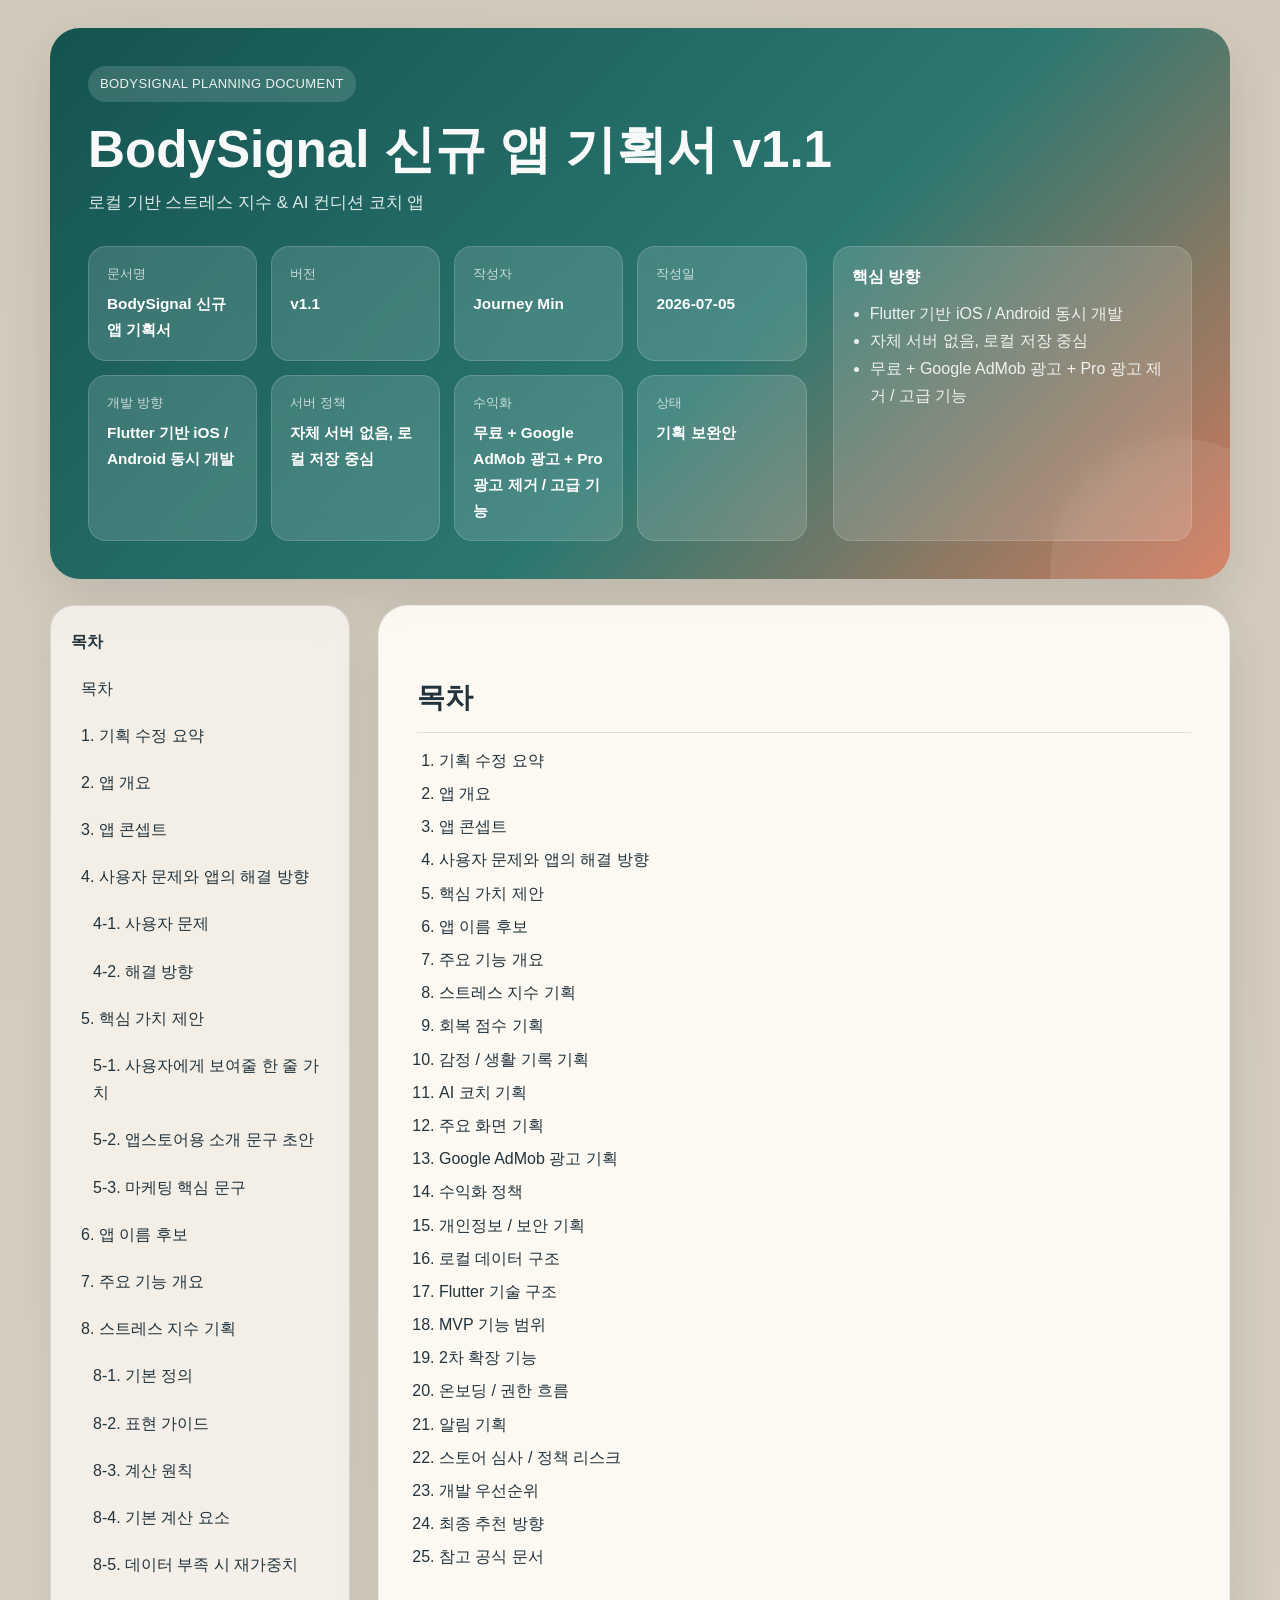
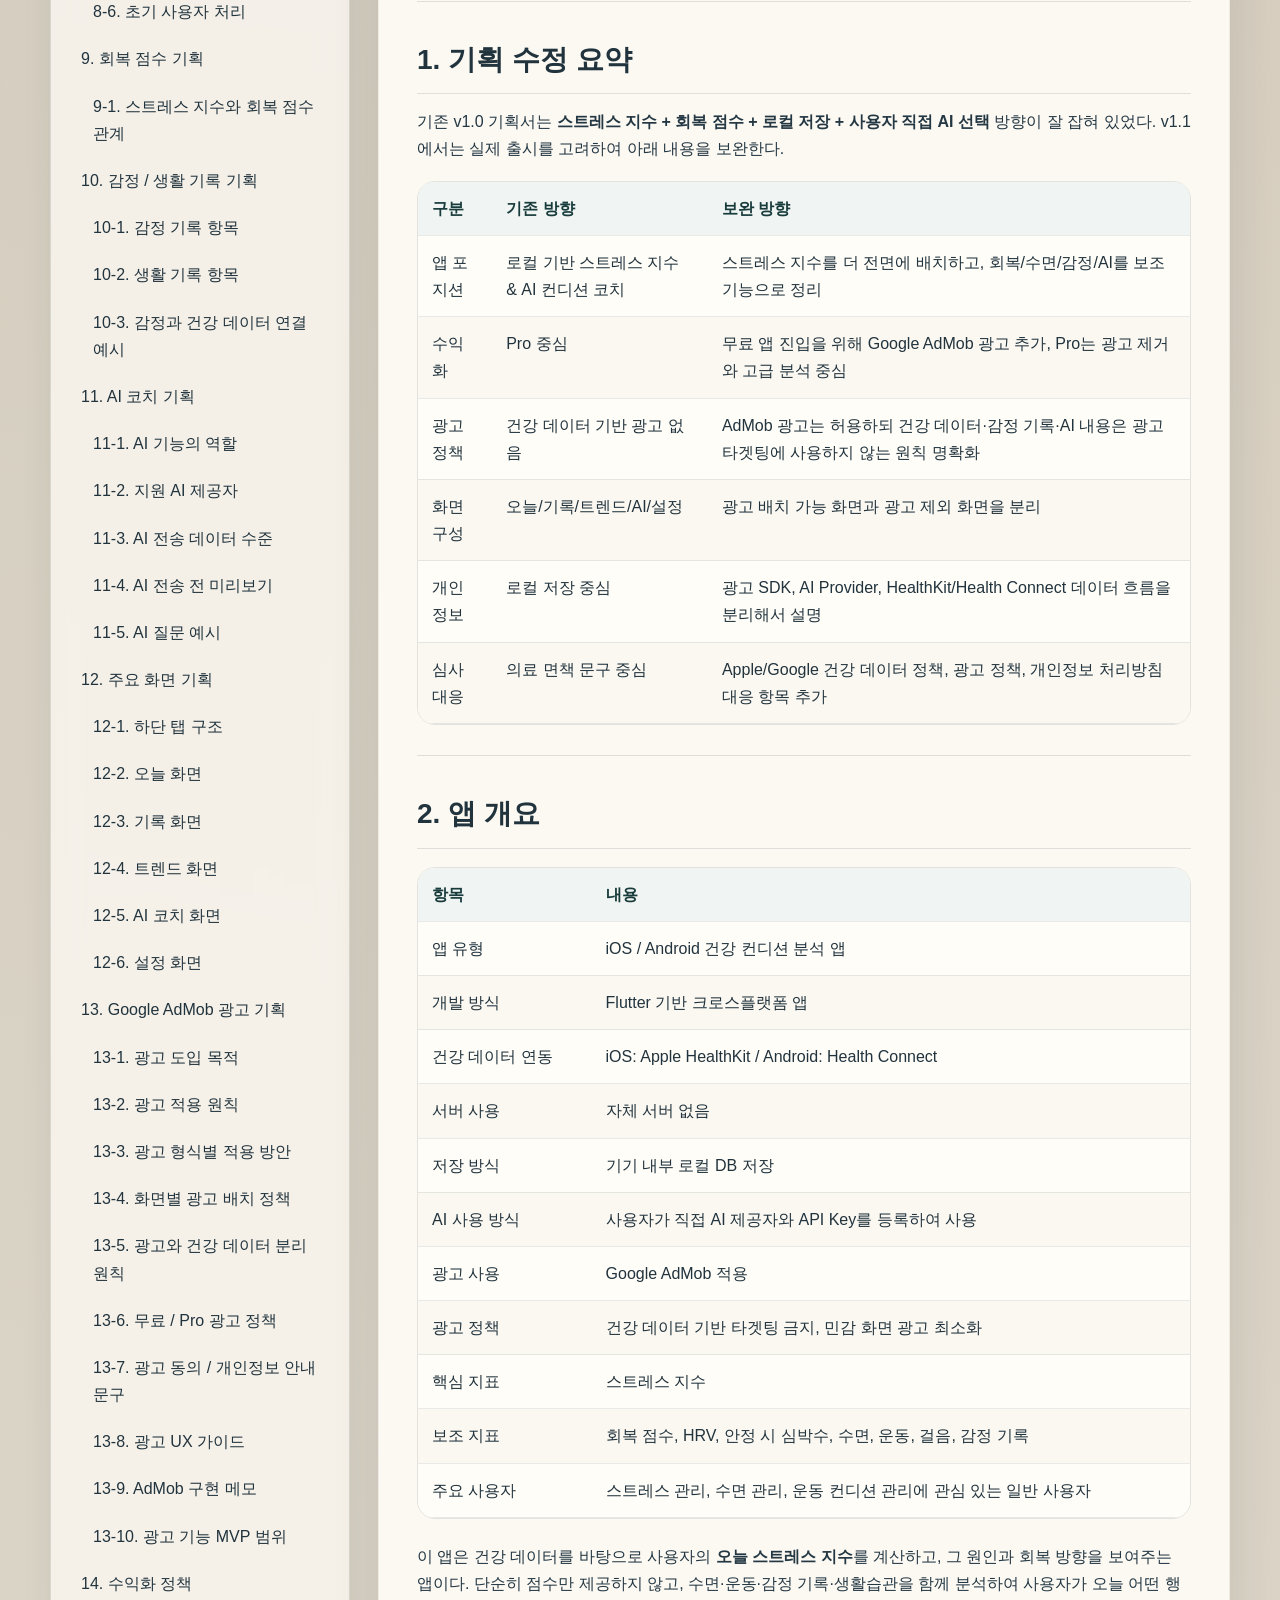
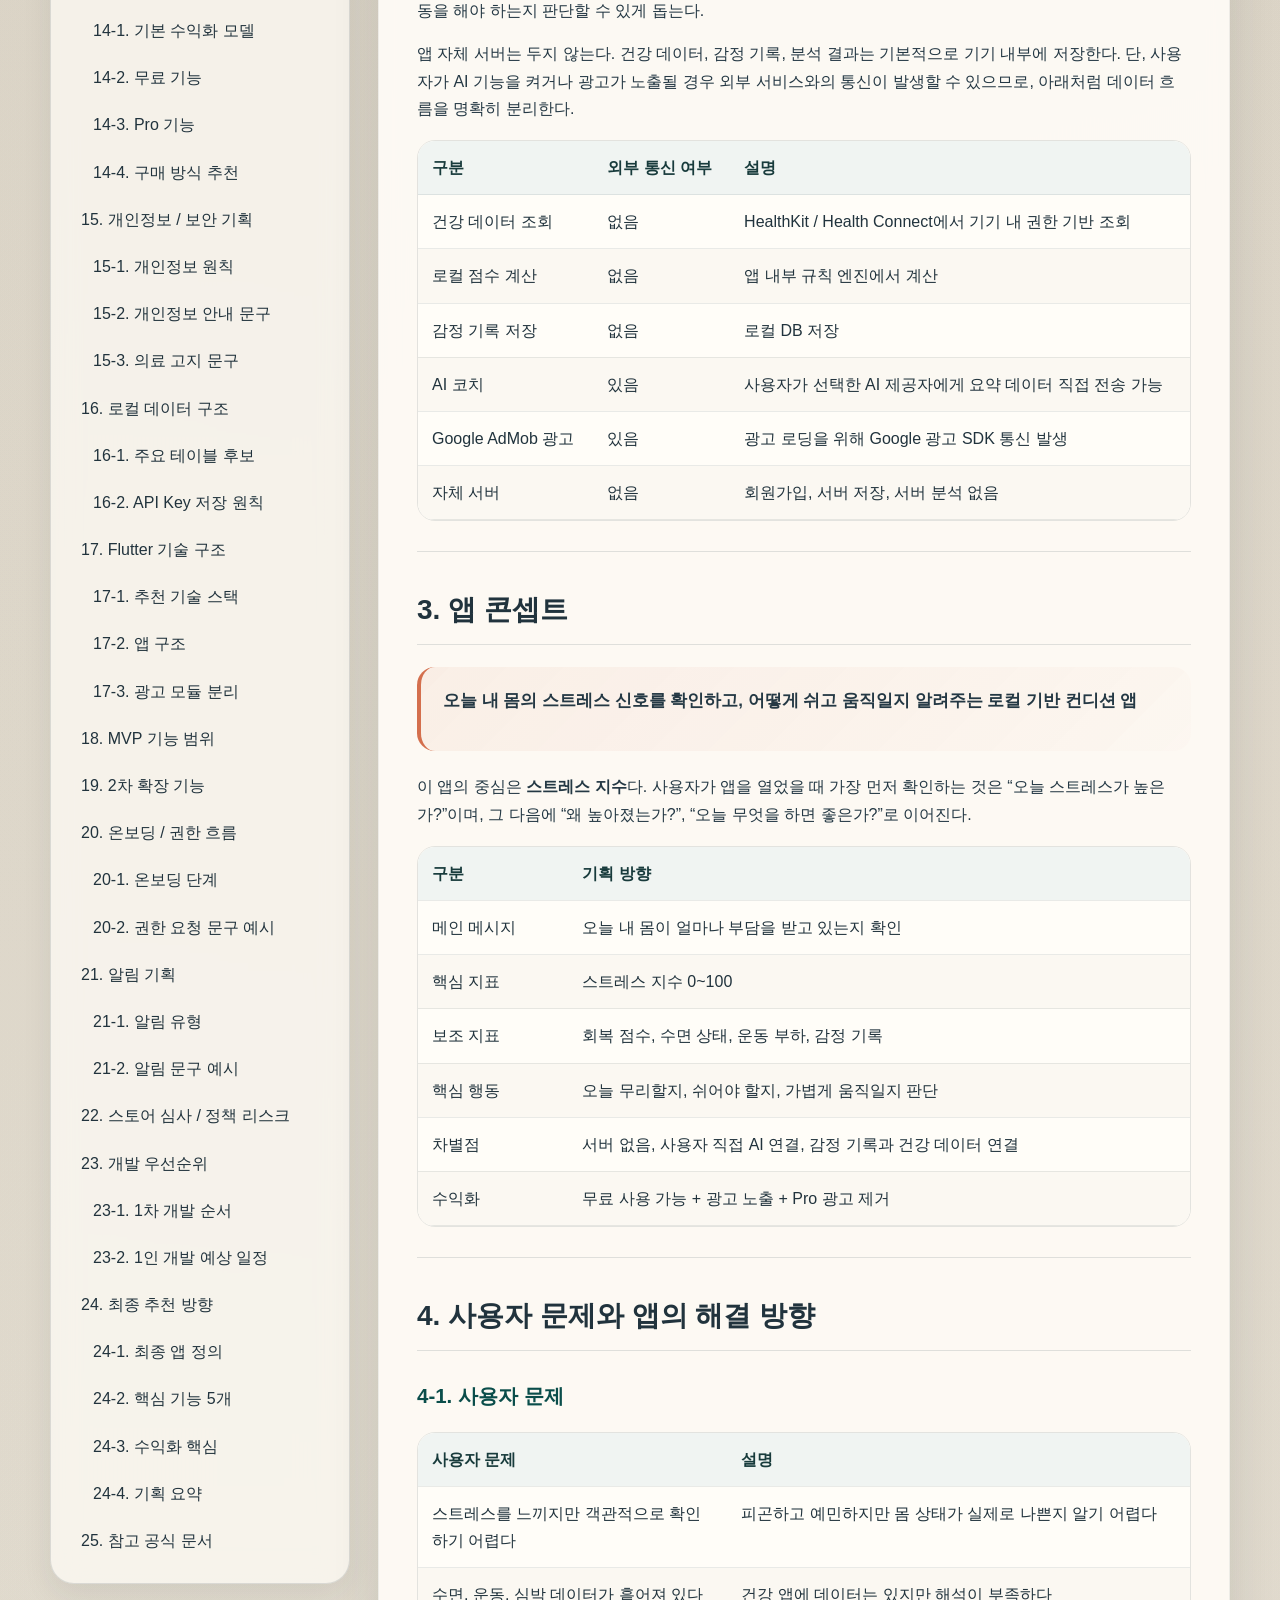
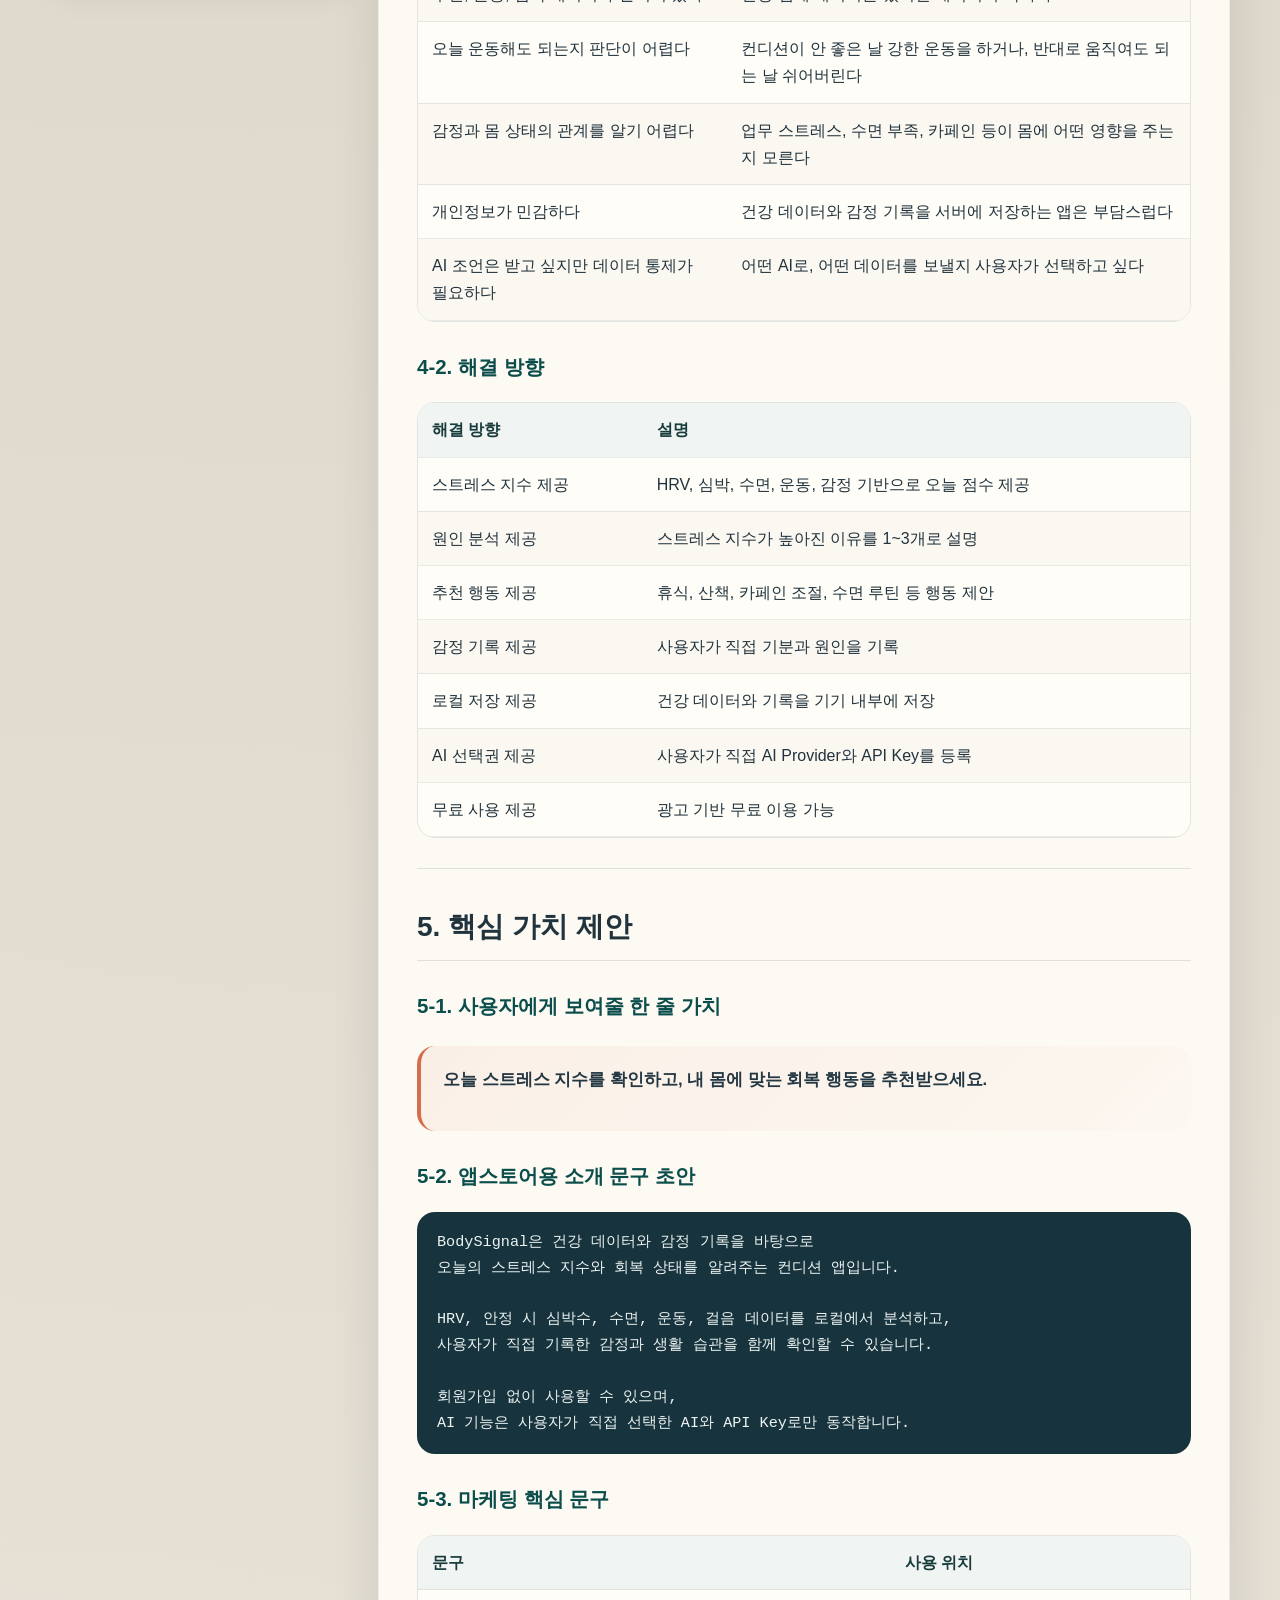
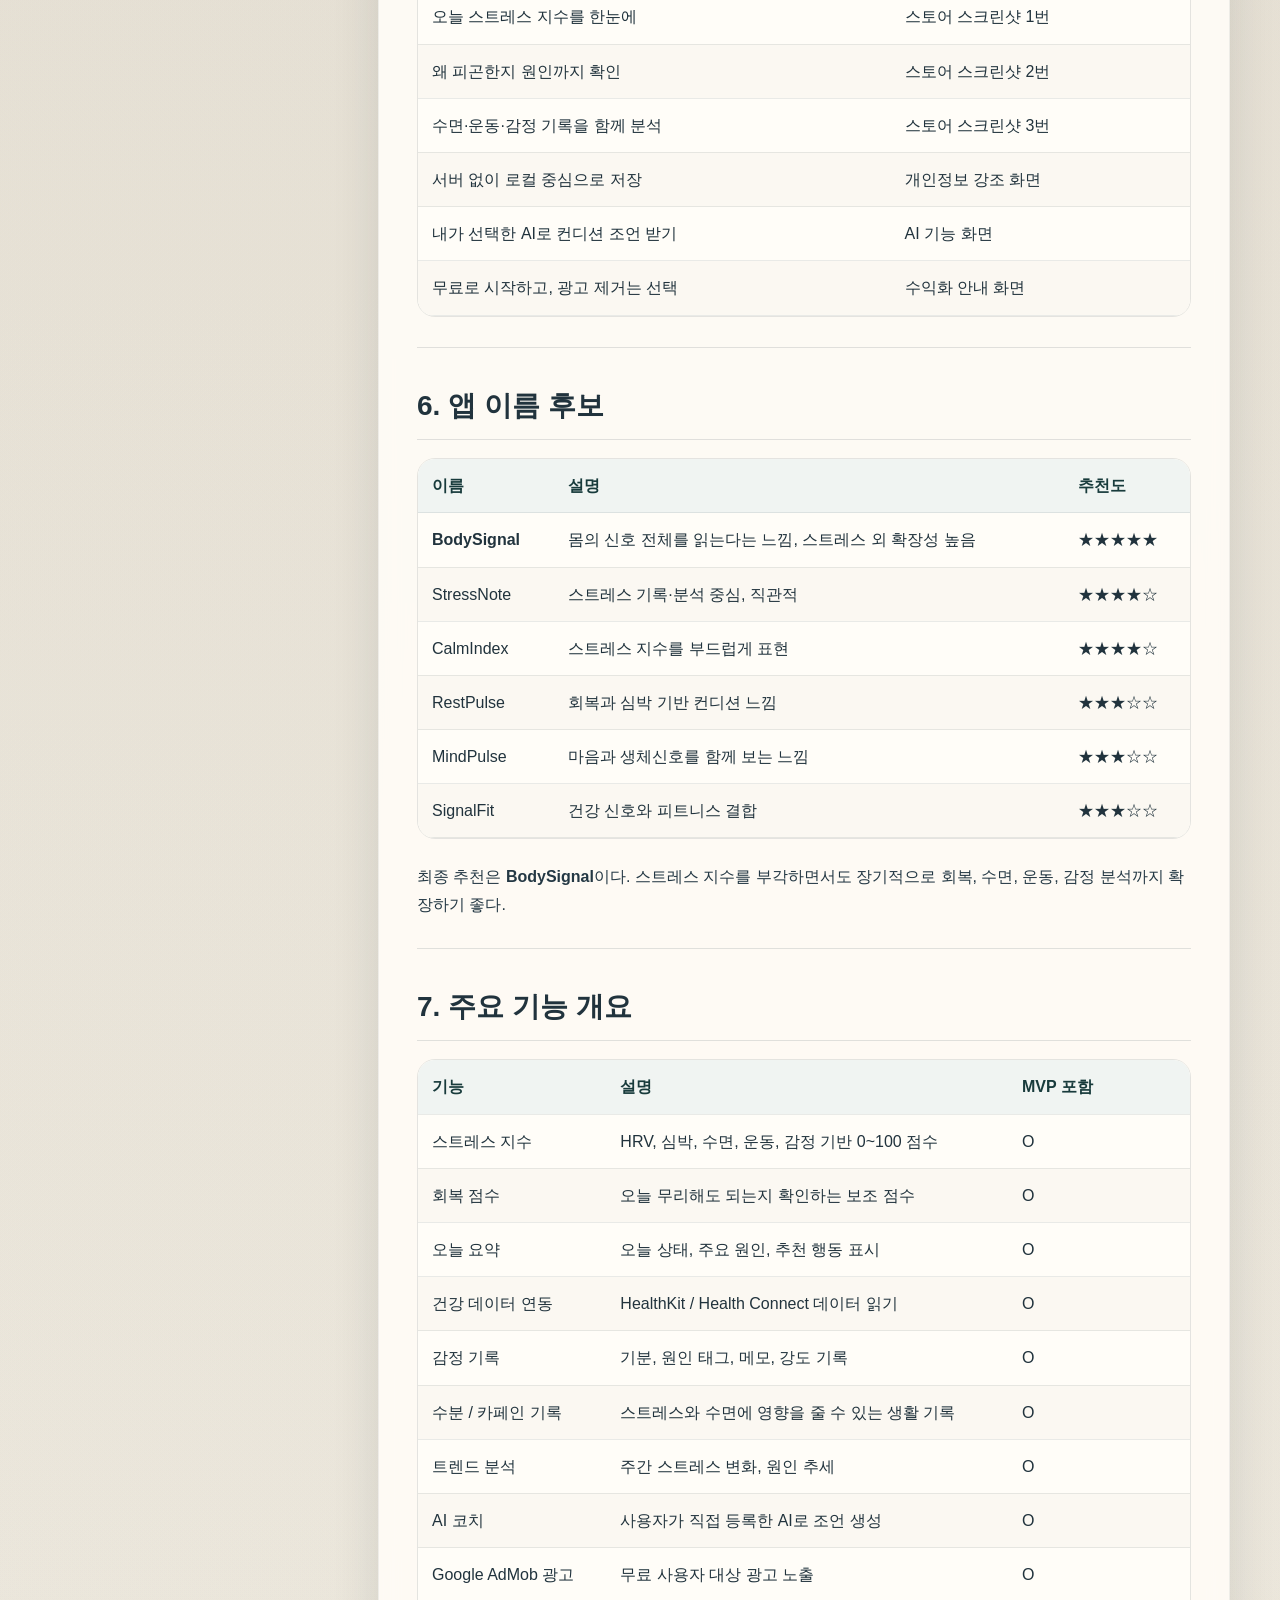
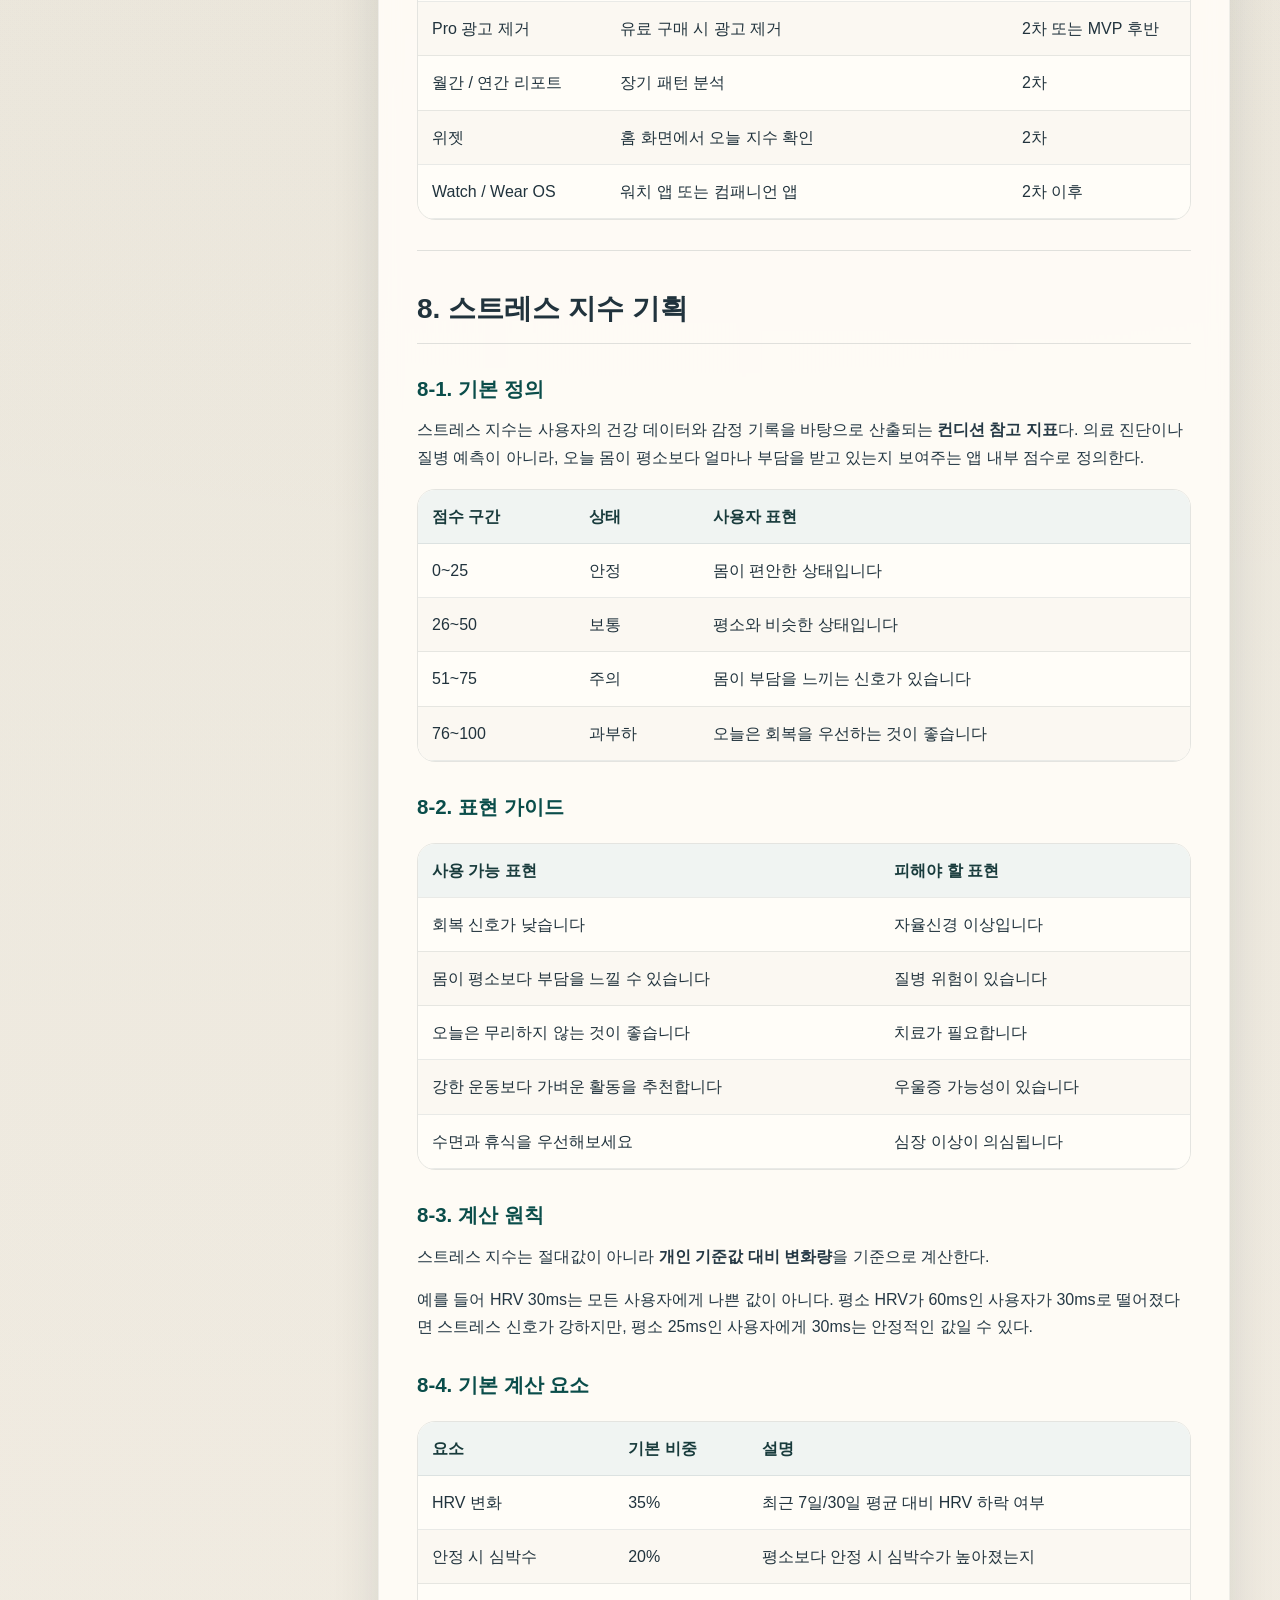
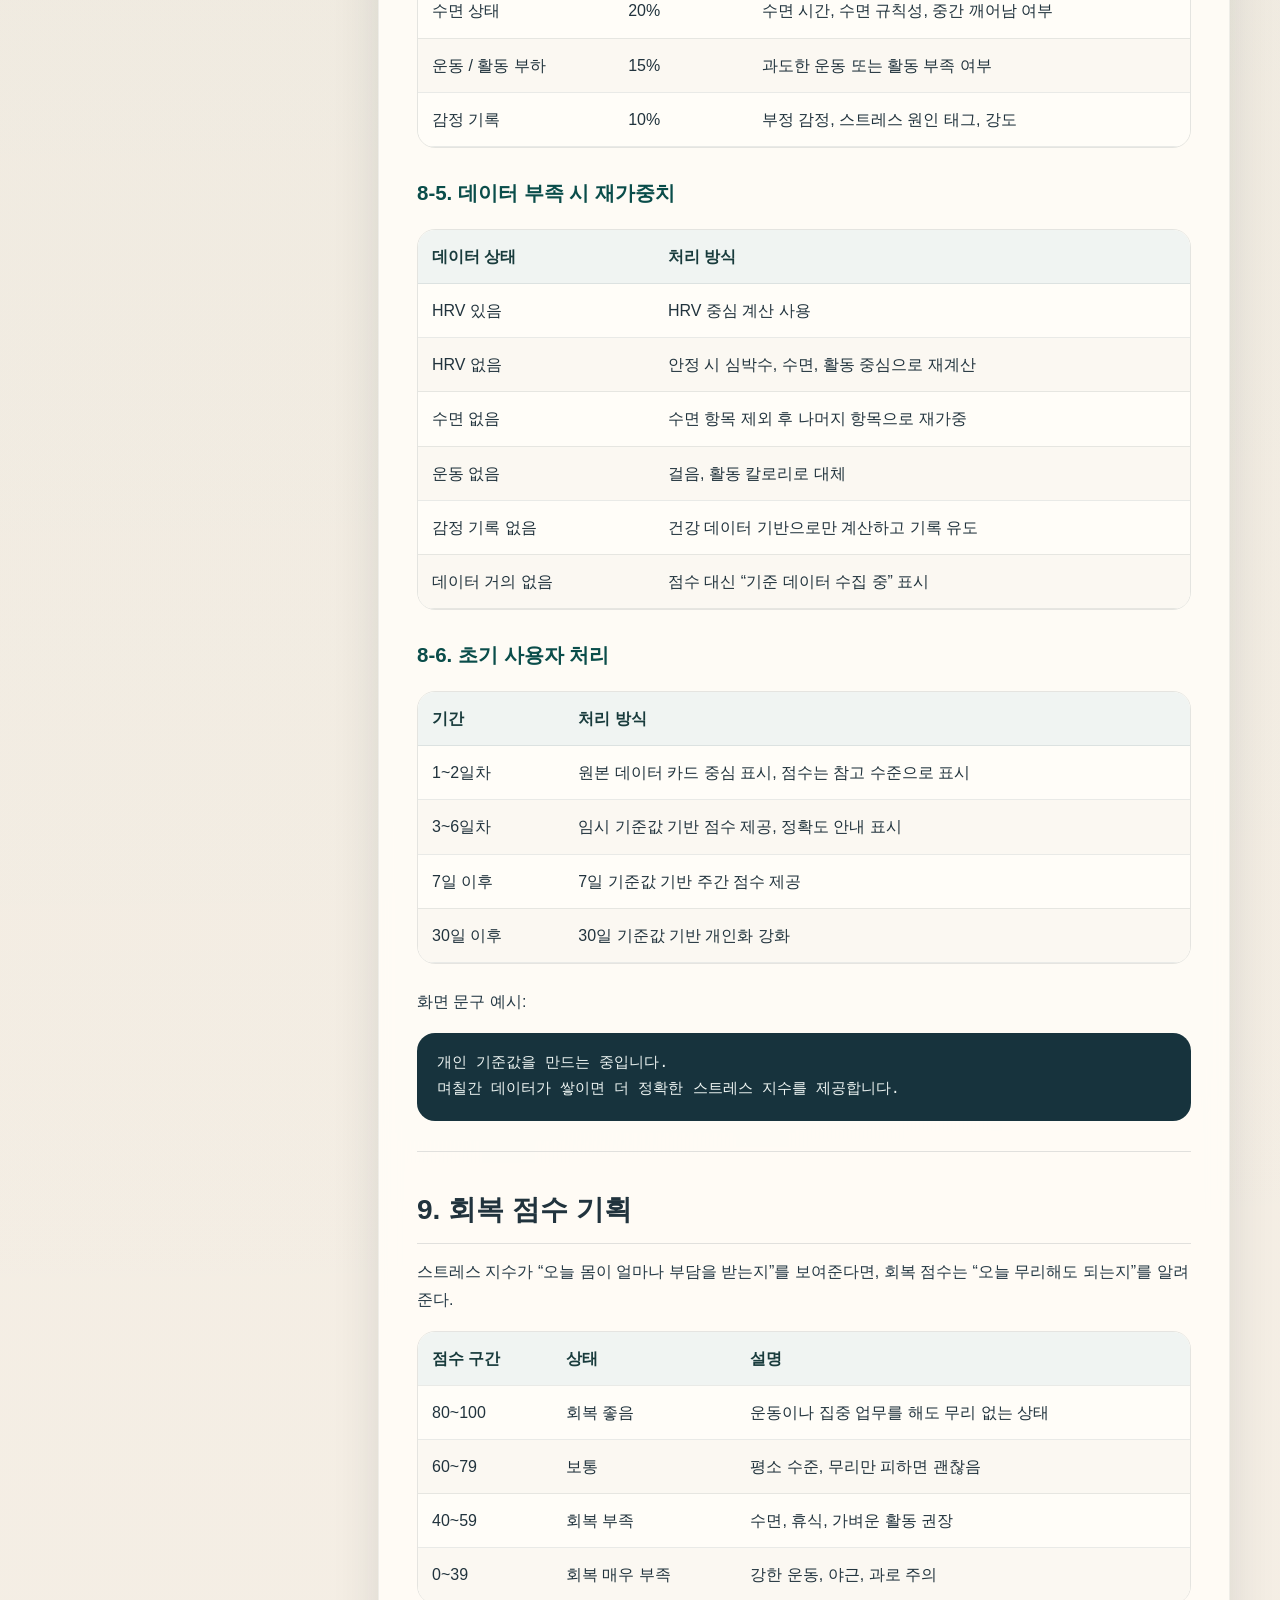
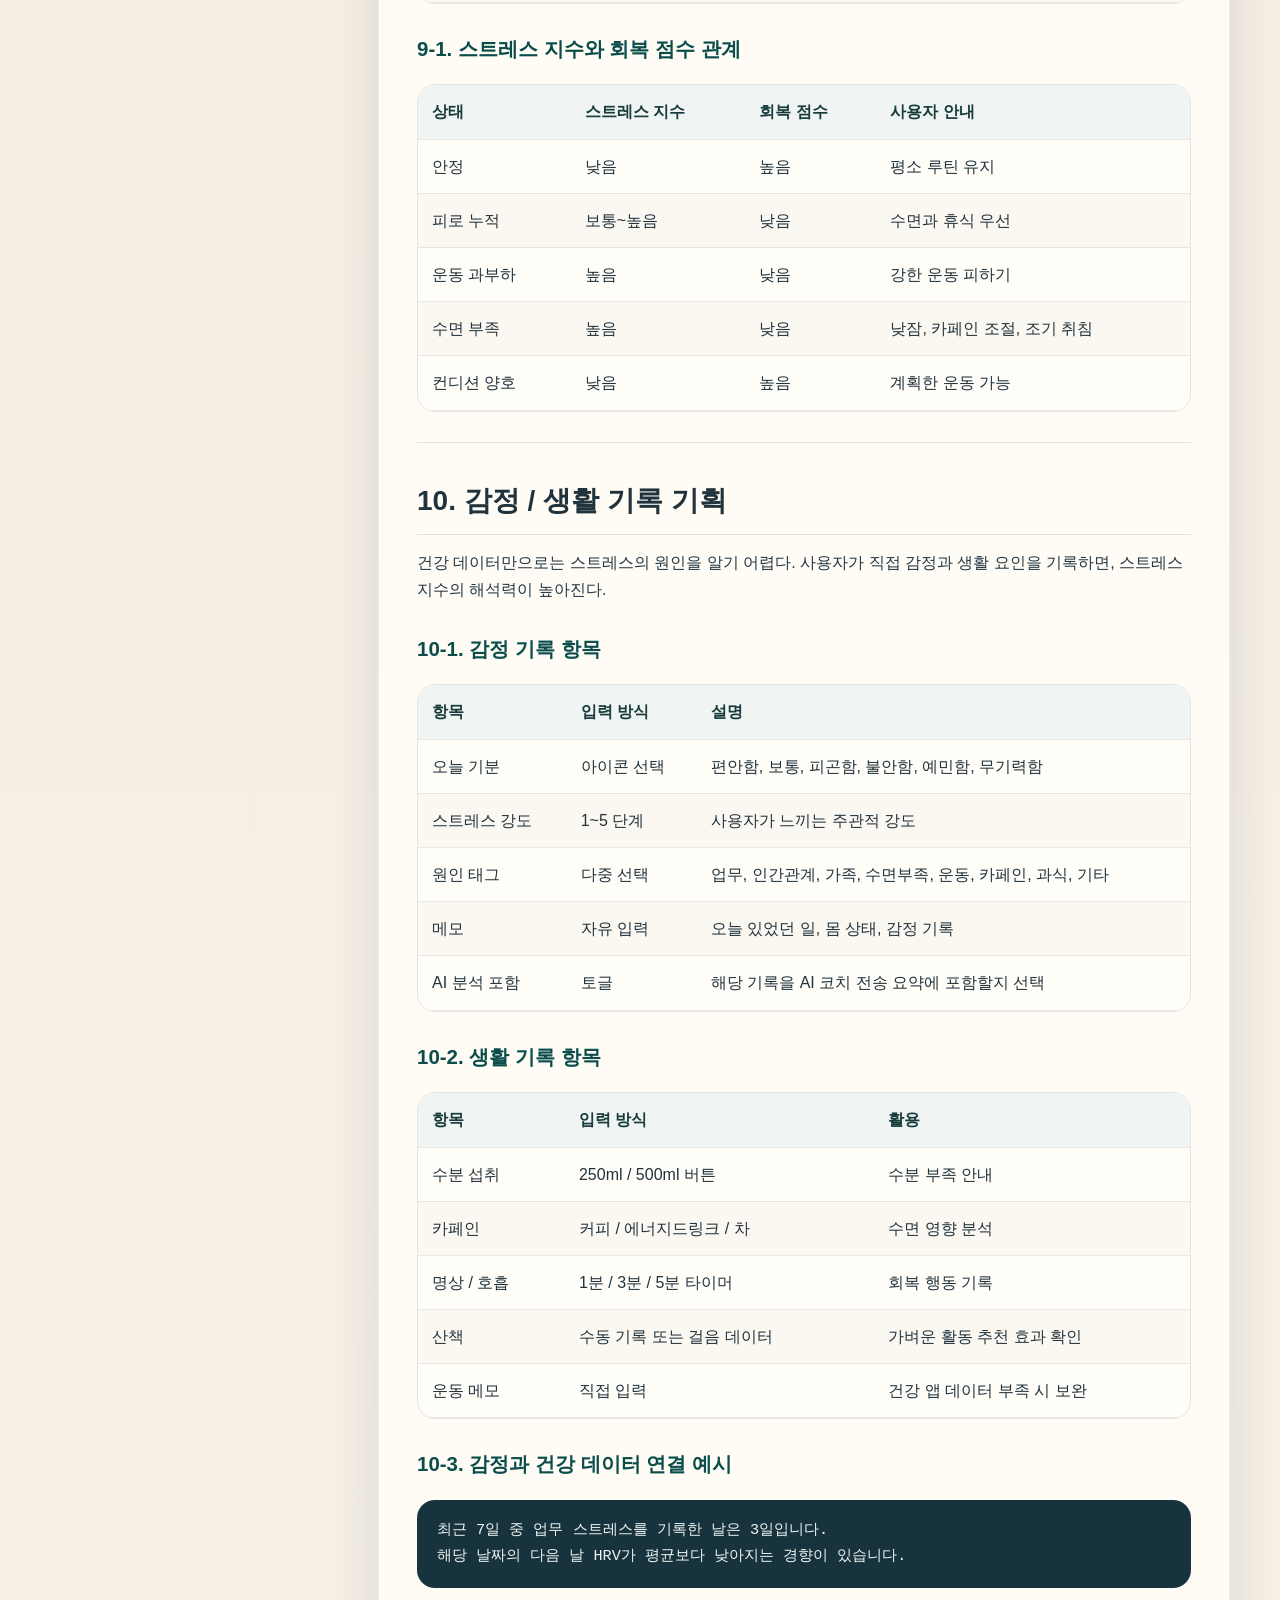
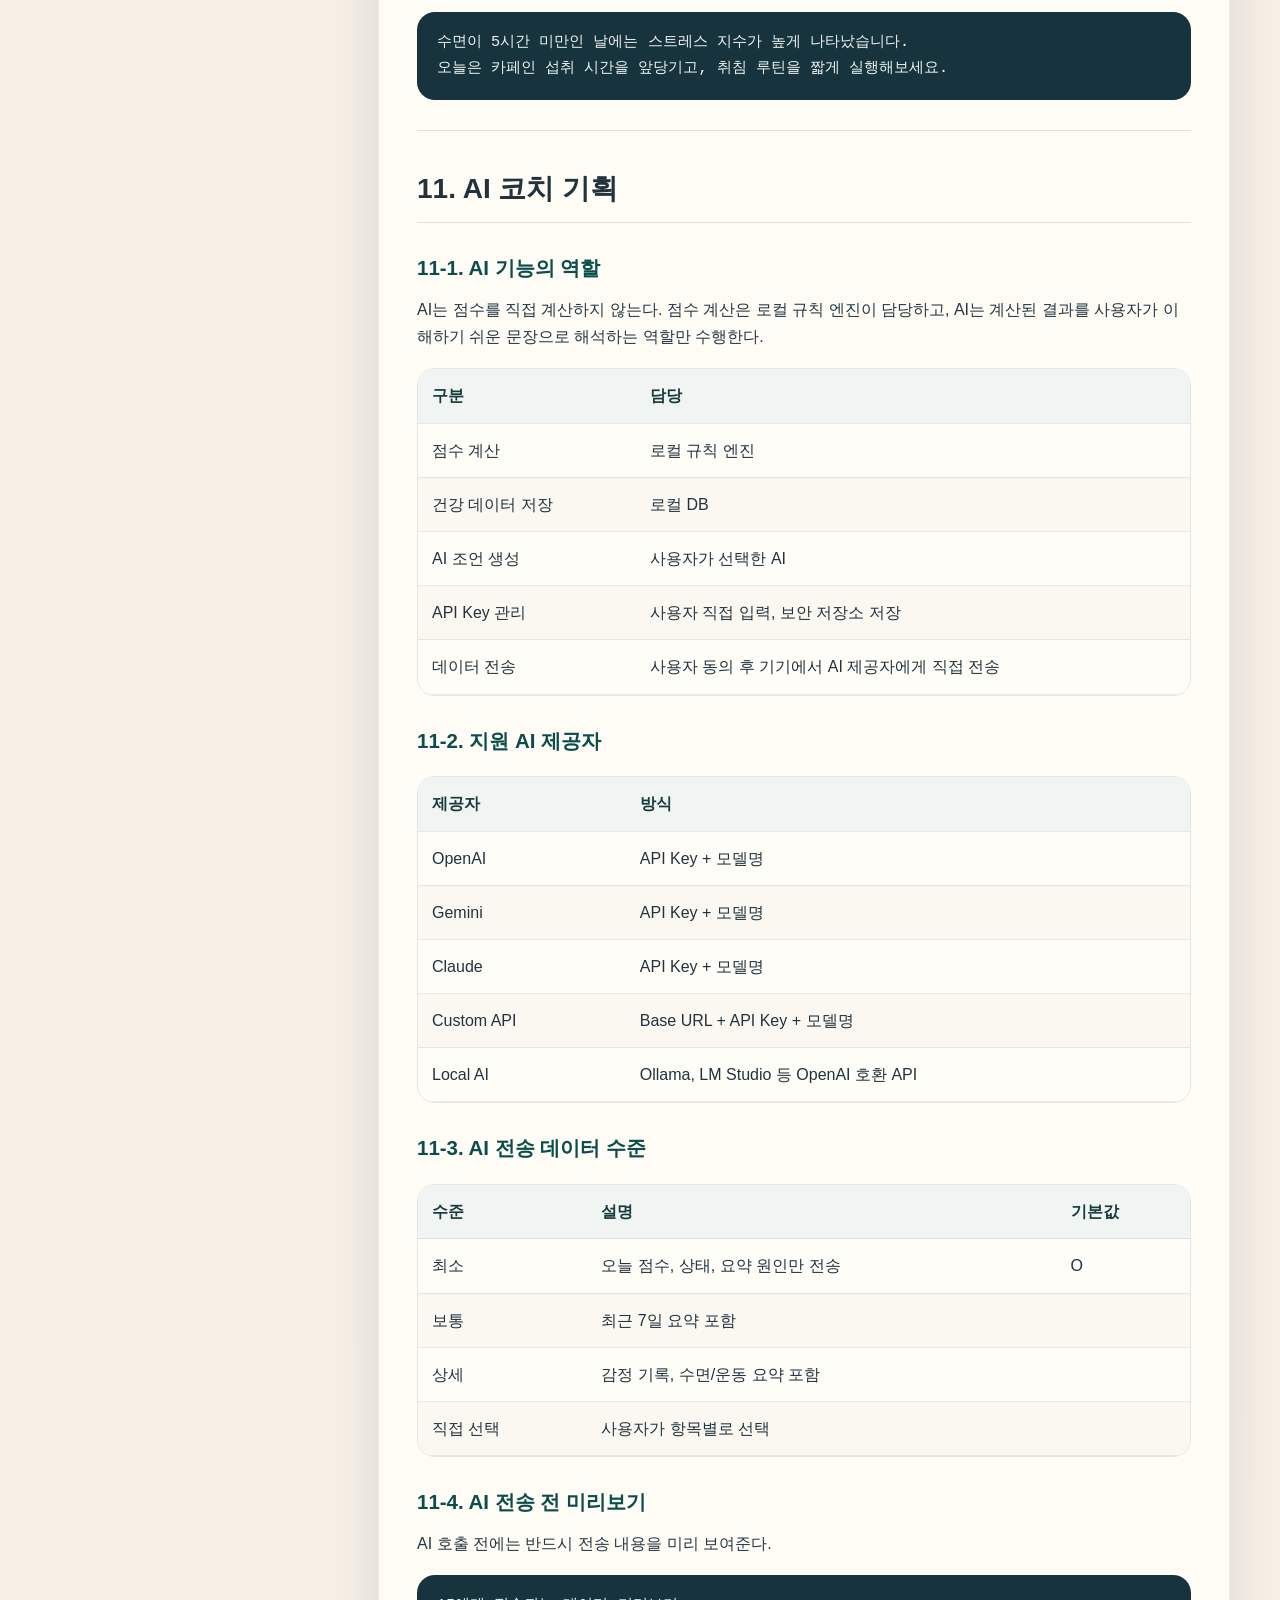
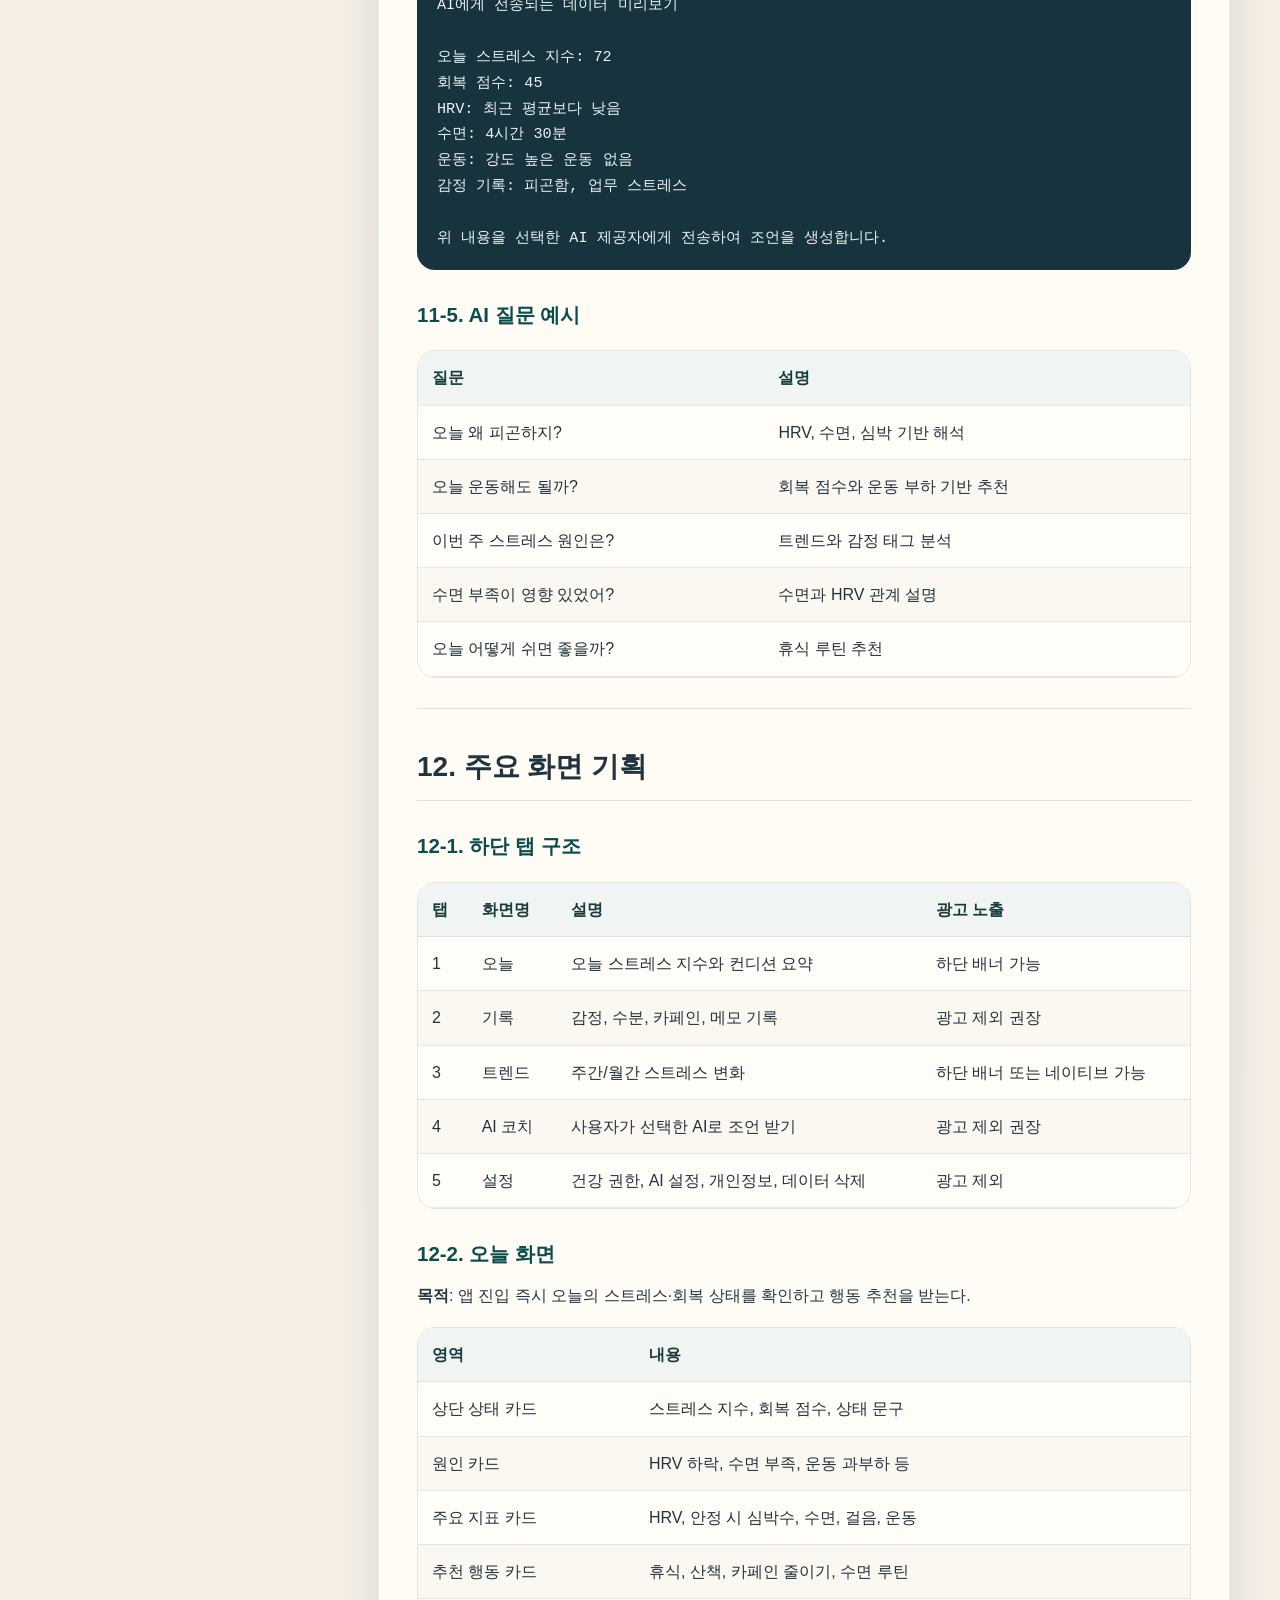
==== BodySignal_1.html @ d86e345b "Add files via upload body" ====
<!DOCTYPE html>
<html lang="ko">
<head>
  <meta charset="utf-8">
  <meta name="viewport" content="width=device-width, initial-scale=1">
  <title>BodySignal 신규 앱 기획서 v1.1</title>
  <style>
    :root {
      --bg: #f5efe6;
      --paper: rgba(255, 252, 247, 0.92);
      --line: rgba(43, 63, 74, 0.14);
      --text: #21333d;
      --muted: #60707a;
      --accent: #0e6b68;
      --accent-soft: rgba(14, 107, 104, 0.1);
      --accent-strong: #0a4d4a;
      --warm: #d46f4d;
      --shadow: 0 18px 48px rgba(23, 41, 53, 0.12);
      --content-width: 1180px;
    }
    * { box-sizing: border-box; }
    html { scroll-behavior: smooth; }
    body {
      margin: 0;
      font-family: "Pretendard", "Apple SD Gothic Neo", "Noto Sans KR", sans-serif;
      color: var(--text);
      background:
        radial-gradient(circle at top left, rgba(14, 107, 104, 0.12), transparent 28%),
        radial-gradient(circle at top right, rgba(212, 111, 77, 0.14), transparent 22%),
        linear-gradient(180deg, #efe6d8 0%, var(--bg) 32%, #f7f3ec 100%);
      line-height: 1.7;
    }
    a { color: var(--accent-strong); text-decoration: none; }
    a:hover { text-decoration: underline; }
    .shell { width: min(calc(100% - 32px), var(--content-width)); margin: 28px auto 60px; }
    .hero {
      position: relative;
      overflow: hidden;
      padding: 38px;
      border-radius: 30px;
      background: linear-gradient(135deg, rgba(10, 77, 74, 0.95), rgba(20, 108, 102, 0.88) 58%, rgba(212, 111, 77, 0.88));
      color: #f8faf9;
      box-shadow: var(--shadow);
    }
    .hero::after {
      content: "";
      position: absolute;
      inset: auto -80px -120px auto;
      width: 260px;
      height: 260px;
      background: rgba(255, 255, 255, 0.08);
      border-radius: 50%;
    }
    .eyebrow {
      display: inline-flex;
      align-items: center;
      gap: 8px;
      padding: 7px 12px;
      border-radius: 999px;
      background: rgba(255, 255, 255, 0.14);
      color: rgba(255, 255, 255, 0.9);
      font-size: 13px;
      letter-spacing: 0.03em;
      text-transform: uppercase;
    }
    .hero h1 { margin: 18px 0 10px; font-size: clamp(2.1rem, 4vw, 3.4rem); line-height: 1.16; }
    .hero p { margin: 0; max-width: 780px; color: rgba(248, 250, 249, 0.88); font-size: 1.05rem; }
    .hero-grid { display: grid; grid-template-columns: 2fr 1fr; gap: 26px; margin-top: 28px; position: relative; z-index: 1; }
    .meta-grid { display: grid; grid-template-columns: repeat(auto-fit, minmax(160px, 1fr)); gap: 14px; }
    .meta-card, .summary-card {
      padding: 16px 18px;
      border-radius: 18px;
      background: rgba(255, 255, 255, 0.14);
      border: 1px solid rgba(255, 255, 255, 0.16);
      backdrop-filter: blur(12px);
    }
    .meta-label { display: block; margin-bottom: 6px; font-size: 0.82rem; color: rgba(248, 250, 249, 0.75); }
    .meta-card strong { display: block; font-size: 0.96rem; color: #fff; }
    .summary-card h2 { margin: 0 0 10px; font-size: 1rem; color: #fff; }
    .summary-card ul { margin: 0; padding-left: 18px; color: rgba(248, 250, 249, 0.92); }
    .layout { display: grid; grid-template-columns: 300px minmax(0, 1fr); gap: 28px; align-items: start; margin-top: 26px; }
    aside {
      position: sticky;
      top: 20px;
      padding: 22px 20px;
      border-radius: 24px;
      background: rgba(255, 252, 247, 0.72);
      border: 1px solid var(--line);
      backdrop-filter: blur(14px);
      box-shadow: 0 12px 30px rgba(26, 42, 52, 0.08);
    }
    aside h2 { margin: 0 0 12px; font-size: 1rem; }
    .toc { list-style: none; padding: 0; margin: 0; }
    .toc li + li { margin-top: 6px; }
    .toc-level-3 { padding-left: 12px; }
    .toc a { display: block; padding: 7px 10px; border-radius: 12px; color: var(--text); }
    .toc a:hover { background: var(--accent-soft); text-decoration: none; }
    .content {
      padding: 34px 38px;
      border-radius: 30px;
      background: var(--paper);
      border: 1px solid rgba(59, 80, 89, 0.08);
      box-shadow: var(--shadow);
      backdrop-filter: blur(10px);
    }
    .content h2, .content h3, .content h4 { scroll-margin-top: 24px; }
    .content h2 { margin: 34px 0 14px; padding-bottom: 10px; border-bottom: 1px solid var(--line); font-size: 1.75rem; }
    .content h3 { margin: 28px 0 10px; font-size: 1.28rem; color: var(--accent-strong); }
    .content h4 { margin: 24px 0 8px; font-size: 1.06rem; }
    .content p { margin: 0 0 16px; color: #243844; }
    .content ol, .content ul { margin: 0 0 18px; padding-left: 22px; }
    .content li { margin-bottom: 6px; }
    .content hr { border: 0; border-top: 1px solid var(--line); margin: 30px 0; }
    .table-wrap { overflow-x: auto; margin: 18px 0 24px; border-radius: 18px; border: 1px solid rgba(41, 69, 79, 0.12); }
    table { width: 100%; border-collapse: collapse; background: #fffdf8; min-width: 640px; }
    th, td { padding: 13px 14px; border-bottom: 1px solid rgba(41, 69, 79, 0.1); vertical-align: top; text-align: left; }
    th { background: #f0f4f2; color: #183b3c; font-weight: 700; }
    tbody tr:nth-child(even) td { background: #fbf8f2; }
    blockquote { margin: 22px 0; padding: 20px 22px; border-left: 4px solid var(--warm); background: linear-gradient(135deg, rgba(212, 111, 77, 0.08), rgba(212, 111, 77, 0.02)); border-radius: 18px; }
    blockquote p { margin: 0; font-size: 1.05rem; }
    pre { margin: 18px 0 24px; padding: 18px 20px; overflow-x: auto; border-radius: 18px; background: #17333d; color: #edf4f2; }
    code { font-family: "SFMono-Regular", "Consolas", monospace; font-size: 0.95em; background: rgba(18, 85, 82, 0.08); padding: 2px 6px; border-radius: 6px; }
    pre code { background: transparent; padding: 0; border-radius: 0; color: inherit; }
    @media (max-width: 980px) {
      .hero-grid, .layout { grid-template-columns: 1fr; }
      aside { position: static; order: -1; }
      .content { padding: 28px 20px; }
      .hero { padding: 28px 22px; }
    }
    @media (max-width: 640px) {
      .shell { width: min(calc(100% - 18px), var(--content-width)); margin-top: 14px; }
      .content h2 { font-size: 1.45rem; }
      .content h3 { font-size: 1.18rem; }
      th, td { padding: 11px 12px; }
      .toc a { padding: 8px 0; }
    }
  </style>
</head>
<body>
  <div class="shell">
    <header class="hero">
      <span class="eyebrow">BodySignal Planning Document</span>
      <h1>BodySignal 신규 앱 기획서 v1.1</h1>
      <p>로컬 기반 스트레스 지수 &amp; AI 컨디션 코치 앱</p>
      <div class="hero-grid">
        <div class="meta-grid"><div class="meta-card"><span class="meta-label">문서명</span><strong>BodySignal 신규 앱 기획서</strong></div><div class="meta-card"><span class="meta-label">버전</span><strong>v1.1</strong></div><div class="meta-card"><span class="meta-label">작성자</span><strong>Journey Min</strong></div><div class="meta-card"><span class="meta-label">작성일</span><strong>2026-07-05</strong></div><div class="meta-card"><span class="meta-label">개발 방향</span><strong>Flutter 기반 iOS / Android 동시 개발</strong></div><div class="meta-card"><span class="meta-label">서버 정책</span><strong>자체 서버 없음, 로컬 저장 중심</strong></div><div class="meta-card"><span class="meta-label">수익화</span><strong>무료 + Google AdMob 광고 + Pro 광고 제거 / 고급 기능</strong></div><div class="meta-card"><span class="meta-label">상태</span><strong>기획 보완안</strong></div></div>
        <section class="summary-card">
          <h2>핵심 방향</h2>
          <ul><li>Flutter 기반 iOS / Android 동시 개발</li><li>자체 서버 없음, 로컬 저장 중심</li><li>무료 + Google AdMob 광고 + Pro 광고 제거 / 고급 기능</li></ul>
        </section>
      </div>
    </header>
    <div class="layout">
      <aside>
        <h2>목차</h2>
        <ul class="toc"><li class="toc-level-2"><a href="#목차">목차</a></li><li class="toc-level-2"><a href="#1-기획-수정-요약">1. 기획 수정 요약</a></li><li class="toc-level-2"><a href="#2-앱-개요">2. 앱 개요</a></li><li class="toc-level-2"><a href="#3-앱-콘셉트">3. 앱 콘셉트</a></li><li class="toc-level-2"><a href="#4-사용자-문제와-앱의-해결-방향">4. 사용자 문제와 앱의 해결 방향</a></li><li class="toc-level-3"><a href="#4-1-사용자-문제">4-1. 사용자 문제</a></li><li class="toc-level-3"><a href="#4-2-해결-방향">4-2. 해결 방향</a></li><li class="toc-level-2"><a href="#5-핵심-가치-제안">5. 핵심 가치 제안</a></li><li class="toc-level-3"><a href="#5-1-사용자에게-보여줄-한-줄-가치">5-1. 사용자에게 보여줄 한 줄 가치</a></li><li class="toc-level-3"><a href="#5-2-앱스토어용-소개-문구-초안">5-2. 앱스토어용 소개 문구 초안</a></li><li class="toc-level-3"><a href="#5-3-마케팅-핵심-문구">5-3. 마케팅 핵심 문구</a></li><li class="toc-level-2"><a href="#6-앱-이름-후보">6. 앱 이름 후보</a></li><li class="toc-level-2"><a href="#7-주요-기능-개요">7. 주요 기능 개요</a></li><li class="toc-level-2"><a href="#8-스트레스-지수-기획">8. 스트레스 지수 기획</a></li><li class="toc-level-3"><a href="#8-1-기본-정의">8-1. 기본 정의</a></li><li class="toc-level-3"><a href="#8-2-표현-가이드">8-2. 표현 가이드</a></li><li class="toc-level-3"><a href="#8-3-계산-원칙">8-3. 계산 원칙</a></li><li class="toc-level-3"><a href="#8-4-기본-계산-요소">8-4. 기본 계산 요소</a></li><li class="toc-level-3"><a href="#8-5-데이터-부족-시-재가중치">8-5. 데이터 부족 시 재가중치</a></li><li class="toc-level-3"><a href="#8-6-초기-사용자-처리">8-6. 초기 사용자 처리</a></li><li class="toc-level-2"><a href="#9-회복-점수-기획">9. 회복 점수 기획</a></li><li class="toc-level-3"><a href="#9-1-스트레스-지수와-회복-점수-관계">9-1. 스트레스 지수와 회복 점수 관계</a></li><li class="toc-level-2"><a href="#10-감정-생활-기록-기획">10. 감정 / 생활 기록 기획</a></li><li class="toc-level-3"><a href="#10-1-감정-기록-항목">10-1. 감정 기록 항목</a></li><li class="toc-level-3"><a href="#10-2-생활-기록-항목">10-2. 생활 기록 항목</a></li><li class="toc-level-3"><a href="#10-3-감정과-건강-데이터-연결-예시">10-3. 감정과 건강 데이터 연결 예시</a></li><li class="toc-level-2"><a href="#11-ai-코치-기획">11. AI 코치 기획</a></li><li class="toc-level-3"><a href="#11-1-ai-기능의-역할">11-1. AI 기능의 역할</a></li><li class="toc-level-3"><a href="#11-2-지원-ai-제공자">11-2. 지원 AI 제공자</a></li><li class="toc-level-3"><a href="#11-3-ai-전송-데이터-수준">11-3. AI 전송 데이터 수준</a></li><li class="toc-level-3"><a href="#11-4-ai-전송-전-미리보기">11-4. AI 전송 전 미리보기</a></li><li class="toc-level-3"><a href="#11-5-ai-질문-예시">11-5. AI 질문 예시</a></li><li class="toc-level-2"><a href="#12-주요-화면-기획">12. 주요 화면 기획</a></li><li class="toc-level-3"><a href="#12-1-하단-탭-구조">12-1. 하단 탭 구조</a></li><li class="toc-level-3"><a href="#12-2-오늘-화면">12-2. 오늘 화면</a></li><li class="toc-level-3"><a href="#12-3-기록-화면">12-3. 기록 화면</a></li><li class="toc-level-3"><a href="#12-4-트렌드-화면">12-4. 트렌드 화면</a></li><li class="toc-level-3"><a href="#12-5-ai-코치-화면">12-5. AI 코치 화면</a></li><li class="toc-level-3"><a href="#12-6-설정-화면">12-6. 설정 화면</a></li><li class="toc-level-2"><a href="#13-google-admob-광고-기획">13. Google AdMob 광고 기획</a></li><li class="toc-level-3"><a href="#13-1-광고-도입-목적">13-1. 광고 도입 목적</a></li><li class="toc-level-3"><a href="#13-2-광고-적용-원칙">13-2. 광고 적용 원칙</a></li><li class="toc-level-3"><a href="#13-3-광고-형식별-적용-방안">13-3. 광고 형식별 적용 방안</a></li><li class="toc-level-3"><a href="#13-4-화면별-광고-배치-정책">13-4. 화면별 광고 배치 정책</a></li><li class="toc-level-3"><a href="#13-5-광고와-건강-데이터-분리-원칙">13-5. 광고와 건강 데이터 분리 원칙</a></li><li class="toc-level-3"><a href="#13-6-무료-pro-광고-정책">13-6. 무료 / Pro 광고 정책</a></li><li class="toc-level-3"><a href="#13-7-광고-동의-개인정보-안내-문구">13-7. 광고 동의 / 개인정보 안내 문구</a></li><li class="toc-level-3"><a href="#13-8-광고-ux-가이드">13-8. 광고 UX 가이드</a></li><li class="toc-level-3"><a href="#13-9-admob-구현-메모">13-9. AdMob 구현 메모</a></li><li class="toc-level-3"><a href="#13-10-광고-기능-mvp-범위">13-10. 광고 기능 MVP 범위</a></li><li class="toc-level-2"><a href="#14-수익화-정책">14. 수익화 정책</a></li><li class="toc-level-3"><a href="#14-1-기본-수익화-모델">14-1. 기본 수익화 모델</a></li><li class="toc-level-3"><a href="#14-2-무료-기능">14-2. 무료 기능</a></li><li class="toc-level-3"><a href="#14-3-pro-기능">14-3. Pro 기능</a></li><li class="toc-level-3"><a href="#14-4-구매-방식-추천">14-4. 구매 방식 추천</a></li><li class="toc-level-2"><a href="#15-개인정보-보안-기획">15. 개인정보 / 보안 기획</a></li><li class="toc-level-3"><a href="#15-1-개인정보-원칙">15-1. 개인정보 원칙</a></li><li class="toc-level-3"><a href="#15-2-개인정보-안내-문구">15-2. 개인정보 안내 문구</a></li><li class="toc-level-3"><a href="#15-3-의료-고지-문구">15-3. 의료 고지 문구</a></li><li class="toc-level-2"><a href="#16-로컬-데이터-구조">16. 로컬 데이터 구조</a></li><li class="toc-level-3"><a href="#16-1-주요-테이블-후보">16-1. 주요 테이블 후보</a></li><li class="toc-level-3"><a href="#16-2-api-key-저장-원칙">16-2. API Key 저장 원칙</a></li><li class="toc-level-2"><a href="#17-flutter-기술-구조">17. Flutter 기술 구조</a></li><li class="toc-level-3"><a href="#17-1-추천-기술-스택">17-1. 추천 기술 스택</a></li><li class="toc-level-3"><a href="#17-2-앱-구조">17-2. 앱 구조</a></li><li class="toc-level-3"><a href="#17-3-광고-모듈-분리">17-3. 광고 모듈 분리</a></li><li class="toc-level-2"><a href="#18-mvp-기능-범위">18. MVP 기능 범위</a></li><li class="toc-level-2"><a href="#19-2차-확장-기능">19. 2차 확장 기능</a></li><li class="toc-level-2"><a href="#20-온보딩-권한-흐름">20. 온보딩 / 권한 흐름</a></li><li class="toc-level-3"><a href="#20-1-온보딩-단계">20-1. 온보딩 단계</a></li><li class="toc-level-3"><a href="#20-2-권한-요청-문구-예시">20-2. 권한 요청 문구 예시</a></li><li class="toc-level-2"><a href="#21-알림-기획">21. 알림 기획</a></li><li class="toc-level-3"><a href="#21-1-알림-유형">21-1. 알림 유형</a></li><li class="toc-level-3"><a href="#21-2-알림-문구-예시">21-2. 알림 문구 예시</a></li><li class="toc-level-2"><a href="#22-스토어-심사-정책-리스크">22. 스토어 심사 / 정책 리스크</a></li><li class="toc-level-2"><a href="#23-개발-우선순위">23. 개발 우선순위</a></li><li class="toc-level-3"><a href="#23-1-1차-개발-순서">23-1. 1차 개발 순서</a></li><li class="toc-level-3"><a href="#23-2-1인-개발-예상-일정">23-2. 1인 개발 예상 일정</a></li><li class="toc-level-2"><a href="#24-최종-추천-방향">24. 최종 추천 방향</a></li><li class="toc-level-3"><a href="#24-1-최종-앱-정의">24-1. 최종 앱 정의</a></li><li class="toc-level-3"><a href="#24-2-핵심-기능-5개">24-2. 핵심 기능 5개</a></li><li class="toc-level-3"><a href="#24-3-수익화-핵심">24-3. 수익화 핵심</a></li><li class="toc-level-3"><a href="#24-4-기획-요약">24-4. 기획 요약</a></li><li class="toc-level-2"><a href="#25-참고-공식-문서">25. 참고 공식 문서</a></li></ul>
      </aside>
      <main class="content">
        <h2 id="목차">목차</h2><ol><li>기획 수정 요약</li><li>앱 개요</li><li>앱 콘셉트</li><li>사용자 문제와 앱의 해결 방향</li><li>핵심 가치 제안</li><li>앱 이름 후보</li><li>주요 기능 개요</li><li>스트레스 지수 기획</li><li>회복 점수 기획</li><li>감정 / 생활 기록 기획</li><li>AI 코치 기획</li><li>주요 화면 기획</li><li>Google AdMob 광고 기획</li><li>수익화 정책</li><li>개인정보 / 보안 기획</li><li>로컬 데이터 구조</li><li>Flutter 기술 구조</li><li>MVP 기능 범위</li><li>2차 확장 기능</li><li>온보딩 / 권한 흐름</li><li>알림 기획</li><li>스토어 심사 / 정책 리스크</li><li>개발 우선순위</li><li>최종 추천 방향</li><li>참고 공식 문서</li></ol><hr><h2 id="1-기획-수정-요약">1. 기획 수정 요약</h2><p>기존 v1.0 기획서는 <strong>스트레스 지수 + 회복 점수 + 로컬 저장 + 사용자 직접 AI 선택</strong> 방향이 잘 잡혀 있었다. v1.1에서는 실제 출시를 고려하여 아래 내용을 보완한다.</p><div class="table-wrap"><table><thead><tr><th>구분</th><th>기존 방향</th><th>보완 방향</th></tr></thead><tbody><tr><td>앱 포지션</td><td>로컬 기반 스트레스 지수 &amp; AI 컨디션 코치</td><td>스트레스 지수를 더 전면에 배치하고, 회복/수면/감정/AI를 보조 기능으로 정리</td></tr><tr><td>수익화</td><td>Pro 중심</td><td>무료 앱 진입을 위해 Google AdMob 광고 추가, Pro는 광고 제거와 고급 분석 중심</td></tr><tr><td>광고 정책</td><td>건강 데이터 기반 광고 없음</td><td>AdMob 광고는 허용하되 건강 데이터·감정 기록·AI 내용은 광고 타겟팅에 사용하지 않는 원칙 명확화</td></tr><tr><td>화면 구성</td><td>오늘/기록/트렌드/AI/설정</td><td>광고 배치 가능 화면과 광고 제외 화면을 분리</td></tr><tr><td>개인정보</td><td>로컬 저장 중심</td><td>광고 SDK, AI Provider, HealthKit/Health Connect 데이터 흐름을 분리해서 설명</td></tr><tr><td>심사 대응</td><td>의료 면책 문구 중심</td><td>Apple/Google 건강 데이터 정책, 광고 정책, 개인정보 처리방침 대응 항목 추가</td></tr></tbody></table></div><hr><h2 id="2-앱-개요">2. 앱 개요</h2><div class="table-wrap"><table><thead><tr><th>항목</th><th>내용</th></tr></thead><tbody><tr><td>앱 유형</td><td>iOS / Android 건강 컨디션 분석 앱</td></tr><tr><td>개발 방식</td><td>Flutter 기반 크로스플랫폼 앱</td></tr><tr><td>건강 데이터 연동</td><td>iOS: Apple HealthKit / Android: Health Connect</td></tr><tr><td>서버 사용</td><td>자체 서버 없음</td></tr><tr><td>저장 방식</td><td>기기 내부 로컬 DB 저장</td></tr><tr><td>AI 사용 방식</td><td>사용자가 직접 AI 제공자와 API Key를 등록하여 사용</td></tr><tr><td>광고 사용</td><td>Google AdMob 적용</td></tr><tr><td>광고 정책</td><td>건강 데이터 기반 타겟팅 금지, 민감 화면 광고 최소화</td></tr><tr><td>핵심 지표</td><td>스트레스 지수</td></tr><tr><td>보조 지표</td><td>회복 점수, HRV, 안정 시 심박수, 수면, 운동, 걸음, 감정 기록</td></tr><tr><td>주요 사용자</td><td>스트레스 관리, 수면 관리, 운동 컨디션 관리에 관심 있는 일반 사용자</td></tr></tbody></table></div><p>이 앱은 건강 데이터를 바탕으로 사용자의 <strong>오늘 스트레스 지수</strong>를 계산하고, 그 원인과 회복 방향을 보여주는 앱이다. 단순히 점수만 제공하지 않고, 수면·운동·감정 기록·생활습관을 함께 분석하여 사용자가 오늘 어떤 행동을 해야 하는지 판단할 수 있게 돕는다.</p><p>앱 자체 서버는 두지 않는다. 건강 데이터, 감정 기록, 분석 결과는 기본적으로 기기 내부에 저장한다. 단, 사용자가 AI 기능을 켜거나 광고가 노출될 경우 외부 서비스와의 통신이 발생할 수 있으므로, 아래처럼 데이터 흐름을 명확히 분리한다.</p><div class="table-wrap"><table><thead><tr><th>구분</th><th>외부 통신 여부</th><th>설명</th></tr></thead><tbody><tr><td>건강 데이터 조회</td><td>없음</td><td>HealthKit / Health Connect에서 기기 내 권한 기반 조회</td></tr><tr><td>로컬 점수 계산</td><td>없음</td><td>앱 내부 규칙 엔진에서 계산</td></tr><tr><td>감정 기록 저장</td><td>없음</td><td>로컬 DB 저장</td></tr><tr><td>AI 코치</td><td>있음</td><td>사용자가 선택한 AI 제공자에게 요약 데이터 직접 전송 가능</td></tr><tr><td>Google AdMob 광고</td><td>있음</td><td>광고 로딩을 위해 Google 광고 SDK 통신 발생</td></tr><tr><td>자체 서버</td><td>없음</td><td>회원가입, 서버 저장, 서버 분석 없음</td></tr></tbody></table></div><hr><h2 id="3-앱-콘셉트">3. 앱 콘셉트</h2><blockquote><p><strong>오늘 내 몸의 스트레스 신호를 확인하고, 어떻게 쉬고 움직일지 알려주는 로컬 기반 컨디션 앱</strong></p></blockquote><p>이 앱의 중심은 <strong>스트레스 지수</strong>다. 사용자가 앱을 열었을 때 가장 먼저 확인하는 것은 “오늘 스트레스가 높은가?”이며, 그 다음에 “왜 높아졌는가?”, “오늘 무엇을 하면 좋은가?”로 이어진다.</p><div class="table-wrap"><table><thead><tr><th>구분</th><th>기획 방향</th></tr></thead><tbody><tr><td>메인 메시지</td><td>오늘 내 몸이 얼마나 부담을 받고 있는지 확인</td></tr><tr><td>핵심 지표</td><td>스트레스 지수 0~100</td></tr><tr><td>보조 지표</td><td>회복 점수, 수면 상태, 운동 부하, 감정 기록</td></tr><tr><td>핵심 행동</td><td>오늘 무리할지, 쉬어야 할지, 가볍게 움직일지 판단</td></tr><tr><td>차별점</td><td>서버 없음, 사용자 직접 AI 연결, 감정 기록과 건강 데이터 연결</td></tr><tr><td>수익화</td><td>무료 사용 가능 + 광고 노출 + Pro 광고 제거</td></tr></tbody></table></div><hr><h2 id="4-사용자-문제와-앱의-해결-방향">4. 사용자 문제와 앱의 해결 방향</h2><h3 id="4-1-사용자-문제">4-1. 사용자 문제</h3><div class="table-wrap"><table><thead><tr><th>사용자 문제</th><th>설명</th></tr></thead><tbody><tr><td>스트레스를 느끼지만 객관적으로 확인하기 어렵다</td><td>피곤하고 예민하지만 몸 상태가 실제로 나쁜지 알기 어렵다</td></tr><tr><td>수면, 운동, 심박 데이터가 흩어져 있다</td><td>건강 앱에 데이터는 있지만 해석이 부족하다</td></tr><tr><td>오늘 운동해도 되는지 판단이 어렵다</td><td>컨디션이 안 좋은 날 강한 운동을 하거나, 반대로 움직여도 되는 날 쉬어버린다</td></tr><tr><td>감정과 몸 상태의 관계를 알기 어렵다</td><td>업무 스트레스, 수면 부족, 카페인 등이 몸에 어떤 영향을 주는지 모른다</td></tr><tr><td>개인정보가 민감하다</td><td>건강 데이터와 감정 기록을 서버에 저장하는 앱은 부담스럽다</td></tr><tr><td>AI 조언은 받고 싶지만 데이터 통제가 필요하다</td><td>어떤 AI로, 어떤 데이터를 보낼지 사용자가 선택하고 싶다</td></tr></tbody></table></div><h3 id="4-2-해결-방향">4-2. 해결 방향</h3><div class="table-wrap"><table><thead><tr><th>해결 방향</th><th>설명</th></tr></thead><tbody><tr><td>스트레스 지수 제공</td><td>HRV, 심박, 수면, 운동, 감정 기반으로 오늘 점수 제공</td></tr><tr><td>원인 분석 제공</td><td>스트레스 지수가 높아진 이유를 1~3개로 설명</td></tr><tr><td>추천 행동 제공</td><td>휴식, 산책, 카페인 조절, 수면 루틴 등 행동 제안</td></tr><tr><td>감정 기록 제공</td><td>사용자가 직접 기분과 원인을 기록</td></tr><tr><td>로컬 저장 제공</td><td>건강 데이터와 기록을 기기 내부에 저장</td></tr><tr><td>AI 선택권 제공</td><td>사용자가 직접 AI Provider와 API Key를 등록</td></tr><tr><td>무료 사용 제공</td><td>광고 기반 무료 이용 가능</td></tr></tbody></table></div><hr><h2 id="5-핵심-가치-제안">5. 핵심 가치 제안</h2><h3 id="5-1-사용자에게-보여줄-한-줄-가치">5-1. 사용자에게 보여줄 한 줄 가치</h3><blockquote><p><strong>오늘 스트레스 지수를 확인하고, 내 몸에 맞는 회복 행동을 추천받으세요.</strong></p></blockquote><h3 id="5-2-앱스토어용-소개-문구-초안">5-2. 앱스토어용 소개 문구 초안</h3><pre><code>BodySignal은 건강 데이터와 감정 기록을 바탕으로
오늘의 스트레스 지수와 회복 상태를 알려주는 컨디션 앱입니다.

HRV, 안정 시 심박수, 수면, 운동, 걸음 데이터를 로컬에서 분석하고,
사용자가 직접 기록한 감정과 생활 습관을 함께 확인할 수 있습니다.

회원가입 없이 사용할 수 있으며,
AI 기능은 사용자가 직접 선택한 AI와 API Key로만 동작합니다.</code></pre><h3 id="5-3-마케팅-핵심-문구">5-3. 마케팅 핵심 문구</h3><div class="table-wrap"><table><thead><tr><th>문구</th><th>사용 위치</th></tr></thead><tbody><tr><td>오늘 스트레스 지수를 한눈에</td><td>스토어 스크린샷 1번</td></tr><tr><td>왜 피곤한지 원인까지 확인</td><td>스토어 스크린샷 2번</td></tr><tr><td>수면·운동·감정 기록을 함께 분석</td><td>스토어 스크린샷 3번</td></tr><tr><td>서버 없이 로컬 중심으로 저장</td><td>개인정보 강조 화면</td></tr><tr><td>내가 선택한 AI로 컨디션 조언 받기</td><td>AI 기능 화면</td></tr><tr><td>무료로 시작하고, 광고 제거는 선택</td><td>수익화 안내 화면</td></tr></tbody></table></div><hr><h2 id="6-앱-이름-후보">6. 앱 이름 후보</h2><div class="table-wrap"><table><thead><tr><th>이름</th><th>설명</th><th>추천도</th></tr></thead><tbody><tr><td><strong>BodySignal</strong></td><td>몸의 신호 전체를 읽는다는 느낌, 스트레스 외 확장성 높음</td><td>★★★★★</td></tr><tr><td>StressNote</td><td>스트레스 기록·분석 중심, 직관적</td><td>★★★★☆</td></tr><tr><td>CalmIndex</td><td>스트레스 지수를 부드럽게 표현</td><td>★★★★☆</td></tr><tr><td>RestPulse</td><td>회복과 심박 기반 컨디션 느낌</td><td>★★★☆☆</td></tr><tr><td>MindPulse</td><td>마음과 생체신호를 함께 보는 느낌</td><td>★★★☆☆</td></tr><tr><td>SignalFit</td><td>건강 신호와 피트니스 결합</td><td>★★★☆☆</td></tr></tbody></table></div><p>최종 추천은 <strong>BodySignal</strong>이다. 스트레스 지수를 부각하면서도 장기적으로 회복, 수면, 운동, 감정 분석까지 확장하기 좋다.</p><hr><h2 id="7-주요-기능-개요">7. 주요 기능 개요</h2><div class="table-wrap"><table><thead><tr><th>기능</th><th>설명</th><th>MVP 포함</th></tr></thead><tbody><tr><td>스트레스 지수</td><td>HRV, 심박, 수면, 운동, 감정 기반 0~100 점수</td><td>O</td></tr><tr><td>회복 점수</td><td>오늘 무리해도 되는지 확인하는 보조 점수</td><td>O</td></tr><tr><td>오늘 요약</td><td>오늘 상태, 주요 원인, 추천 행동 표시</td><td>O</td></tr><tr><td>건강 데이터 연동</td><td>HealthKit / Health Connect 데이터 읽기</td><td>O</td></tr><tr><td>감정 기록</td><td>기분, 원인 태그, 메모, 강도 기록</td><td>O</td></tr><tr><td>수분 / 카페인 기록</td><td>스트레스와 수면에 영향을 줄 수 있는 생활 기록</td><td>O</td></tr><tr><td>트렌드 분석</td><td>주간 스트레스 변화, 원인 추세</td><td>O</td></tr><tr><td>AI 코치</td><td>사용자가 직접 등록한 AI로 조언 생성</td><td>O</td></tr><tr><td>Google AdMob 광고</td><td>무료 사용자 대상 광고 노출</td><td>O</td></tr><tr><td>Pro 광고 제거</td><td>유료 구매 시 광고 제거</td><td>2차 또는 MVP 후반</td></tr><tr><td>월간 / 연간 리포트</td><td>장기 패턴 분석</td><td>2차</td></tr><tr><td>위젯</td><td>홈 화면에서 오늘 지수 확인</td><td>2차</td></tr><tr><td>Watch / Wear OS</td><td>워치 앱 또는 컴패니언 앱</td><td>2차 이후</td></tr></tbody></table></div><hr><h2 id="8-스트레스-지수-기획">8. 스트레스 지수 기획</h2><h3 id="8-1-기본-정의">8-1. 기본 정의</h3><p>스트레스 지수는 사용자의 건강 데이터와 감정 기록을 바탕으로 산출되는 <strong>컨디션 참고 지표</strong>다. 의료 진단이나 질병 예측이 아니라, 오늘 몸이 평소보다 얼마나 부담을 받고 있는지 보여주는 앱 내부 점수로 정의한다.</p><div class="table-wrap"><table><thead><tr><th>점수 구간</th><th>상태</th><th>사용자 표현</th></tr></thead><tbody><tr><td>0~25</td><td>안정</td><td>몸이 편안한 상태입니다</td></tr><tr><td>26~50</td><td>보통</td><td>평소와 비슷한 상태입니다</td></tr><tr><td>51~75</td><td>주의</td><td>몸이 부담을 느끼는 신호가 있습니다</td></tr><tr><td>76~100</td><td>과부하</td><td>오늘은 회복을 우선하는 것이 좋습니다</td></tr></tbody></table></div><h3 id="8-2-표현-가이드">8-2. 표현 가이드</h3><div class="table-wrap"><table><thead><tr><th>사용 가능 표현</th><th>피해야 할 표현</th></tr></thead><tbody><tr><td>회복 신호가 낮습니다</td><td>자율신경 이상입니다</td></tr><tr><td>몸이 평소보다 부담을 느낄 수 있습니다</td><td>질병 위험이 있습니다</td></tr><tr><td>오늘은 무리하지 않는 것이 좋습니다</td><td>치료가 필요합니다</td></tr><tr><td>강한 운동보다 가벼운 활동을 추천합니다</td><td>우울증 가능성이 있습니다</td></tr><tr><td>수면과 휴식을 우선해보세요</td><td>심장 이상이 의심됩니다</td></tr></tbody></table></div><h3 id="8-3-계산-원칙">8-3. 계산 원칙</h3><p>스트레스 지수는 절대값이 아니라 <strong>개인 기준값 대비 변화량</strong>을 기준으로 계산한다.</p><p>예를 들어 HRV 30ms는 모든 사용자에게 나쁜 값이 아니다. 평소 HRV가 60ms인 사용자가 30ms로 떨어졌다면 스트레스 신호가 강하지만, 평소 25ms인 사용자에게 30ms는 안정적인 값일 수 있다.</p><h3 id="8-4-기본-계산-요소">8-4. 기본 계산 요소</h3><div class="table-wrap"><table><thead><tr><th>요소</th><th>기본 비중</th><th>설명</th></tr></thead><tbody><tr><td>HRV 변화</td><td>35%</td><td>최근 7일/30일 평균 대비 HRV 하락 여부</td></tr><tr><td>안정 시 심박수</td><td>20%</td><td>평소보다 안정 시 심박수가 높아졌는지</td></tr><tr><td>수면 상태</td><td>20%</td><td>수면 시간, 수면 규칙성, 중간 깨어남 여부</td></tr><tr><td>운동 / 활동 부하</td><td>15%</td><td>과도한 운동 또는 활동 부족 여부</td></tr><tr><td>감정 기록</td><td>10%</td><td>부정 감정, 스트레스 원인 태그, 강도</td></tr></tbody></table></div><h3 id="8-5-데이터-부족-시-재가중치">8-5. 데이터 부족 시 재가중치</h3><div class="table-wrap"><table><thead><tr><th>데이터 상태</th><th>처리 방식</th></tr></thead><tbody><tr><td>HRV 있음</td><td>HRV 중심 계산 사용</td></tr><tr><td>HRV 없음</td><td>안정 시 심박수, 수면, 활동 중심으로 재계산</td></tr><tr><td>수면 없음</td><td>수면 항목 제외 후 나머지 항목으로 재가중</td></tr><tr><td>운동 없음</td><td>걸음, 활동 칼로리로 대체</td></tr><tr><td>감정 기록 없음</td><td>건강 데이터 기반으로만 계산하고 기록 유도</td></tr><tr><td>데이터 거의 없음</td><td>점수 대신 “기준 데이터 수집 중” 표시</td></tr></tbody></table></div><h3 id="8-6-초기-사용자-처리">8-6. 초기 사용자 처리</h3><div class="table-wrap"><table><thead><tr><th>기간</th><th>처리 방식</th></tr></thead><tbody><tr><td>1~2일차</td><td>원본 데이터 카드 중심 표시, 점수는 참고 수준으로 표시</td></tr><tr><td>3~6일차</td><td>임시 기준값 기반 점수 제공, 정확도 안내 표시</td></tr><tr><td>7일 이후</td><td>7일 기준값 기반 주간 점수 제공</td></tr><tr><td>30일 이후</td><td>30일 기준값 기반 개인화 강화</td></tr></tbody></table></div><p>화면 문구 예시:</p><pre><code>개인 기준값을 만드는 중입니다.
며칠간 데이터가 쌓이면 더 정확한 스트레스 지수를 제공합니다.</code></pre><hr><h2 id="9-회복-점수-기획">9. 회복 점수 기획</h2><p>스트레스 지수가 “오늘 몸이 얼마나 부담을 받는지”를 보여준다면, 회복 점수는 “오늘 무리해도 되는지”를 알려준다.</p><div class="table-wrap"><table><thead><tr><th>점수 구간</th><th>상태</th><th>설명</th></tr></thead><tbody><tr><td>80~100</td><td>회복 좋음</td><td>운동이나 집중 업무를 해도 무리 없는 상태</td></tr><tr><td>60~79</td><td>보통</td><td>평소 수준, 무리만 피하면 괜찮음</td></tr><tr><td>40~59</td><td>회복 부족</td><td>수면, 휴식, 가벼운 활동 권장</td></tr><tr><td>0~39</td><td>회복 매우 부족</td><td>강한 운동, 야근, 과로 주의</td></tr></tbody></table></div><h3 id="9-1-스트레스-지수와-회복-점수-관계">9-1. 스트레스 지수와 회복 점수 관계</h3><div class="table-wrap"><table><thead><tr><th>상태</th><th>스트레스 지수</th><th>회복 점수</th><th>사용자 안내</th></tr></thead><tbody><tr><td>안정</td><td>낮음</td><td>높음</td><td>평소 루틴 유지</td></tr><tr><td>피로 누적</td><td>보통~높음</td><td>낮음</td><td>수면과 휴식 우선</td></tr><tr><td>운동 과부하</td><td>높음</td><td>낮음</td><td>강한 운동 피하기</td></tr><tr><td>수면 부족</td><td>높음</td><td>낮음</td><td>낮잠, 카페인 조절, 조기 취침</td></tr><tr><td>컨디션 양호</td><td>낮음</td><td>높음</td><td>계획한 운동 가능</td></tr></tbody></table></div><hr><h2 id="10-감정-생활-기록-기획">10. 감정 / 생활 기록 기획</h2><p>건강 데이터만으로는 스트레스의 원인을 알기 어렵다. 사용자가 직접 감정과 생활 요인을 기록하면, 스트레스 지수의 해석력이 높아진다.</p><h3 id="10-1-감정-기록-항목">10-1. 감정 기록 항목</h3><div class="table-wrap"><table><thead><tr><th>항목</th><th>입력 방식</th><th>설명</th></tr></thead><tbody><tr><td>오늘 기분</td><td>아이콘 선택</td><td>편안함, 보통, 피곤함, 불안함, 예민함, 무기력함</td></tr><tr><td>스트레스 강도</td><td>1~5 단계</td><td>사용자가 느끼는 주관적 강도</td></tr><tr><td>원인 태그</td><td>다중 선택</td><td>업무, 인간관계, 가족, 수면부족, 운동, 카페인, 과식, 기타</td></tr><tr><td>메모</td><td>자유 입력</td><td>오늘 있었던 일, 몸 상태, 감정 기록</td></tr><tr><td>AI 분석 포함</td><td>토글</td><td>해당 기록을 AI 코치 전송 요약에 포함할지 선택</td></tr></tbody></table></div><h3 id="10-2-생활-기록-항목">10-2. 생활 기록 항목</h3><div class="table-wrap"><table><thead><tr><th>항목</th><th>입력 방식</th><th>활용</th></tr></thead><tbody><tr><td>수분 섭취</td><td>250ml / 500ml 버튼</td><td>수분 부족 안내</td></tr><tr><td>카페인</td><td>커피 / 에너지드링크 / 차</td><td>수면 영향 분석</td></tr><tr><td>명상 / 호흡</td><td>1분 / 3분 / 5분 타이머</td><td>회복 행동 기록</td></tr><tr><td>산책</td><td>수동 기록 또는 걸음 데이터</td><td>가벼운 활동 추천 효과 확인</td></tr><tr><td>운동 메모</td><td>직접 입력</td><td>건강 앱 데이터 부족 시 보완</td></tr></tbody></table></div><h3 id="10-3-감정과-건강-데이터-연결-예시">10-3. 감정과 건강 데이터 연결 예시</h3><pre><code>최근 7일 중 업무 스트레스를 기록한 날은 3일입니다.
해당 날짜의 다음 날 HRV가 평균보다 낮아지는 경향이 있습니다.</code></pre><pre><code>수면이 5시간 미만인 날에는 스트레스 지수가 높게 나타났습니다.
오늘은 카페인 섭취 시간을 앞당기고, 취침 루틴을 짧게 실행해보세요.</code></pre><hr><h2 id="11-ai-코치-기획">11. AI 코치 기획</h2><h3 id="11-1-ai-기능의-역할">11-1. AI 기능의 역할</h3><p>AI는 점수를 직접 계산하지 않는다. 점수 계산은 로컬 규칙 엔진이 담당하고, AI는 계산된 결과를 사용자가 이해하기 쉬운 문장으로 해석하는 역할만 수행한다.</p><div class="table-wrap"><table><thead><tr><th>구분</th><th>담당</th></tr></thead><tbody><tr><td>점수 계산</td><td>로컬 규칙 엔진</td></tr><tr><td>건강 데이터 저장</td><td>로컬 DB</td></tr><tr><td>AI 조언 생성</td><td>사용자가 선택한 AI</td></tr><tr><td>API Key 관리</td><td>사용자 직접 입력, 보안 저장소 저장</td></tr><tr><td>데이터 전송</td><td>사용자 동의 후 기기에서 AI 제공자에게 직접 전송</td></tr></tbody></table></div><h3 id="11-2-지원-ai-제공자">11-2. 지원 AI 제공자</h3><div class="table-wrap"><table><thead><tr><th>제공자</th><th>방식</th></tr></thead><tbody><tr><td>OpenAI</td><td>API Key + 모델명</td></tr><tr><td>Gemini</td><td>API Key + 모델명</td></tr><tr><td>Claude</td><td>API Key + 모델명</td></tr><tr><td>Custom API</td><td>Base URL + API Key + 모델명</td></tr><tr><td>Local AI</td><td>Ollama, LM Studio 등 OpenAI 호환 API</td></tr></tbody></table></div><h3 id="11-3-ai-전송-데이터-수준">11-3. AI 전송 데이터 수준</h3><div class="table-wrap"><table><thead><tr><th>수준</th><th>설명</th><th>기본값</th></tr></thead><tbody><tr><td>최소</td><td>오늘 점수, 상태, 요약 원인만 전송</td><td>O</td></tr><tr><td>보통</td><td>최근 7일 요약 포함</td><td></td></tr><tr><td>상세</td><td>감정 기록, 수면/운동 요약 포함</td><td></td></tr><tr><td>직접 선택</td><td>사용자가 항목별로 선택</td><td></td></tr></tbody></table></div><h3 id="11-4-ai-전송-전-미리보기">11-4. AI 전송 전 미리보기</h3><p>AI 호출 전에는 반드시 전송 내용을 미리 보여준다.</p><pre><code>AI에게 전송되는 데이터 미리보기

오늘 스트레스 지수: 72
회복 점수: 45
HRV: 최근 평균보다 낮음
수면: 4시간 30분
운동: 강도 높은 운동 없음
감정 기록: 피곤함, 업무 스트레스

위 내용을 선택한 AI 제공자에게 전송하여 조언을 생성합니다.</code></pre><h3 id="11-5-ai-질문-예시">11-5. AI 질문 예시</h3><div class="table-wrap"><table><thead><tr><th>질문</th><th>설명</th></tr></thead><tbody><tr><td>오늘 왜 피곤하지?</td><td>HRV, 수면, 심박 기반 해석</td></tr><tr><td>오늘 운동해도 될까?</td><td>회복 점수와 운동 부하 기반 추천</td></tr><tr><td>이번 주 스트레스 원인은?</td><td>트렌드와 감정 태그 분석</td></tr><tr><td>수면 부족이 영향 있었어?</td><td>수면과 HRV 관계 설명</td></tr><tr><td>오늘 어떻게 쉬면 좋을까?</td><td>휴식 루틴 추천</td></tr></tbody></table></div><hr><h2 id="12-주요-화면-기획">12. 주요 화면 기획</h2><h3 id="12-1-하단-탭-구조">12-1. 하단 탭 구조</h3><div class="table-wrap"><table><thead><tr><th>탭</th><th>화면명</th><th>설명</th><th>광고 노출</th></tr></thead><tbody><tr><td>1</td><td>오늘</td><td>오늘 스트레스 지수와 컨디션 요약</td><td>하단 배너 가능</td></tr><tr><td>2</td><td>기록</td><td>감정, 수분, 카페인, 메모 기록</td><td>광고 제외 권장</td></tr><tr><td>3</td><td>트렌드</td><td>주간/월간 스트레스 변화</td><td>하단 배너 또는 네이티브 가능</td></tr><tr><td>4</td><td>AI 코치</td><td>사용자가 선택한 AI로 조언 받기</td><td>광고 제외 권장</td></tr><tr><td>5</td><td>설정</td><td>건강 권한, AI 설정, 개인정보, 데이터 삭제</td><td>광고 제외</td></tr></tbody></table></div><h3 id="12-2-오늘-화면">12-2. 오늘 화면</h3><p><strong>목적</strong>: 앱 진입 즉시 오늘의 스트레스·회복 상태를 확인하고 행동 추천을 받는다.</p><div class="table-wrap"><table><thead><tr><th>영역</th><th>내용</th></tr></thead><tbody><tr><td>상단 상태 카드</td><td>스트레스 지수, 회복 점수, 상태 문구</td></tr><tr><td>원인 카드</td><td>HRV 하락, 수면 부족, 운동 과부하 등</td></tr><tr><td>주요 지표 카드</td><td>HRV, 안정 시 심박수, 수면, 걸음, 운동</td></tr><tr><td>추천 행동 카드</td><td>휴식, 산책, 카페인 줄이기, 수면 루틴</td></tr><tr><td>빠른 기록 카드</td><td>감정 기록, 수분, 카페인, 메모</td></tr><tr><td>AI 코치 버튼</td><td>오늘 상태를 AI에게 물어보기</td></tr><tr><td>광고 영역</td><td>무료 사용자 하단 배너, Pro 사용자는 미노출</td></tr></tbody></table></div><p>오늘 화면 예시:</p><pre><code>오늘은 주의가 필요한 날이에요

스트레스 지수 71
회복 점수 46

HRV가 평소보다 낮고, 수면 시간이 부족합니다.
오늘은 강한 운동보다 가벼운 활동과 휴식을 추천합니다.</code></pre><h3 id="12-3-기록-화면">12-3. 기록 화면</h3><p><strong>목적</strong>: 건강 데이터만으로 알 수 없는 감정·생활습관·컨디션 원인을 사용자가 직접 기록한다.</p><p>광고는 노출하지 않는 것을 권장한다. 감정 입력과 메모 작성 중 광고가 보이면 사용자가 민감한 기록을 상업적으로 이용한다고 느낄 수 있다.</p><h3 id="12-4-트렌드-화면">12-4. 트렌드 화면</h3><p><strong>목적</strong>: 사용자가 자신의 스트레스 패턴을 이해하도록 돕는다.</p><div class="table-wrap"><table><thead><tr><th>구분</th><th>내용</th></tr></thead><tbody><tr><td>주간</td><td>일별 스트레스 지수, 회복 점수</td></tr><tr><td>월간</td><td>스트레스 높은 날, 안정적인 날, 수면 부족일</td></tr><tr><td>레벨 분류</td><td>안정/보통/주의/과부하 비율</td></tr><tr><td>원인 분석</td><td>수면, 운동, 감정 태그와의 연관성</td></tr><tr><td>광고 영역</td><td>무료 사용자는 섹션 사이 네이티브 광고 또는 하단 배너 가능</td></tr></tbody></table></div><h3 id="12-5-ai-코치-화면">12-5. AI 코치 화면</h3><p><strong>목적</strong>: 사용자가 등록한 AI를 통해 오늘 상태를 자연어로 해석하고 조언을 받는다.</p><p>AI 코치 화면은 광고 제외를 권장한다. 사용자가 AI에게 전송할 건강 요약과 감정 메모를 검토하는 화면이므로 광고 노출을 최소화하는 것이 신뢰에 유리하다.</p><h3 id="12-6-설정-화면">12-6. 설정 화면</h3><div class="table-wrap"><table><thead><tr><th>영역</th><th>기능</th></tr></thead><tbody><tr><td>건강 데이터 권한</td><td>HealthKit / Health Connect 권한 상태 확인</td></tr><tr><td>AI 설정</td><td>제공자, API Key, 모델명, Base URL</td></tr><tr><td>광고 설정</td><td>맞춤 광고 동의 상태, 광고 제거 구매 안내</td></tr><tr><td>개인정보</td><td>로컬 저장 안내, AI 전송 안내, 광고 SDK 안내</td></tr><tr><td>데이터 관리</td><td>전체 데이터 삭제, AI 기록 삭제</td></tr><tr><td>알림</td><td>아침 컨디션 알림, 저녁 회고 알림</td></tr><tr><td>고지 문구</td><td>의료 진단이 아닌 참고용 안내</td></tr></tbody></table></div><hr><h2 id="13-google-admob-광고-기획">13. Google AdMob 광고 기획</h2><h3 id="13-1-광고-도입-목적">13-1. 광고 도입 목적</h3><p>앱은 서버 없이 동작하지만, 무료 사용자를 확보하려면 기본 수익화 수단이 필요하다. 광고는 무료 사용자의 진입장벽을 낮추고, Pro 광고 제거 구매로 전환할 수 있는 구조를 만든다.</p><div class="table-wrap"><table><thead><tr><th>목적</th><th>설명</th></tr></thead><tbody><tr><td>무료 사용자 확보</td><td>앱 설치와 기본 사용 진입장벽 낮춤</td></tr><tr><td>운영 수익 확보</td><td>개발 유지보수, 스토어 운영 비용 보전</td></tr><tr><td>Pro 전환 유도</td><td>광고 제거 + 고급 분석 구매 동기 제공</td></tr><tr><td>AI 비용 부담 회피</td><td>AI는 사용자 개인 API Key 사용, 앱은 AI 비용 부담 없음</td></tr></tbody></table></div><h3 id="13-2-광고-적용-원칙">13-2. 광고 적용 원칙</h3><p>이 앱은 건강 데이터와 감정 기록을 다루므로 광고 설계를 보수적으로 해야 한다.</p><div class="table-wrap"><table><thead><tr><th>원칙</th><th>설명</th></tr></thead><tbody><tr><td>건강 데이터 기반 광고 금지</td><td>HRV, 수면, 스트레스 지수, 감정 기록을 광고 타겟팅에 사용하지 않음</td></tr><tr><td>광고 SDK와 건강 데이터 분리</td><td>광고 SDK에 건강 데이터, 감정 메모, AI 질문 내용을 전달하지 않음</td></tr><tr><td>민감 입력 화면 광고 제외</td><td>감정 기록, AI 전송 미리보기, 설정/개인정보 화면에는 광고 미노출</td></tr><tr><td>전면 광고 최소화</td><td>건강 앱에서는 흐름을 막는 전면 광고를 MVP에서 제외 권장</td></tr><tr><td>개인화 광고 보수적 운영</td><td>기본은 비개인화 광고 또는 사용자 동의 기반으로 운영 검토</td></tr><tr><td>광고 제거 제공</td><td>Pro 구매 시 모든 광고 제거</td></tr><tr><td>광고 표기 명확화</td><td>광고 영역을 콘텐츠처럼 위장하지 않음</td></tr></tbody></table></div><h3 id="13-3-광고-형식별-적용-방안">13-3. 광고 형식별 적용 방안</h3><div class="table-wrap"><table><thead><tr><th>광고 형식</th><th>적용 여부</th><th>권장 위치</th><th>설명</th></tr></thead><tbody><tr><td>Banner Ad</td><td>적용</td><td>오늘 화면 하단, 트렌드 화면 하단</td><td>가장 안전한 기본 광고 형태</td></tr><tr><td>Native Ad</td><td>선택</td><td>트렌드 목록 섹션 사이</td><td>콘텐츠와 혼동되지 않게 광고 표기 필수</td></tr><tr><td>Interstitial Ad</td><td>MVP 제외 권장</td><td>사용하지 않음</td><td>건강/감정 앱에서 사용자 경험 저하 가능</td></tr><tr><td>Rewarded Ad</td><td>2차 검토</td><td>AI 리포트 1회 추가 보기 등</td><td>건강 데이터 이용과 직접 연결하지 않도록 주의</td></tr><tr><td>App Open Ad</td><td>제외 권장</td><td>사용하지 않음</td><td>앱 실행 직후 스트레스 지수 확인 경험을 방해함</td></tr></tbody></table></div><h3 id="13-4-화면별-광고-배치-정책">13-4. 화면별 광고 배치 정책</h3><div class="table-wrap"><table><thead><tr><th>화면</th><th>광고 여부</th><th>광고 방식</th><th>이유</th></tr></thead><tbody><tr><td>온보딩</td><td>미노출</td><td>없음</td><td>권한/개인정보 동의 집중 필요</td></tr><tr><td>오늘</td><td>노출 가능</td><td>하단 배너</td><td>핵심 콘텐츠를 방해하지 않는 범위</td></tr><tr><td>스트레스 상세</td><td>제한적 노출</td><td>하단 배너 가능</td><td>민감한 상세 해석 근처에는 광고 배치 금지</td></tr><tr><td>기록</td><td>미노출 권장</td><td>없음</td><td>감정/메모 입력 화면은 민감함</td></tr><tr><td>트렌드</td><td>노출 가능</td><td>하단 배너 또는 네이티브</td><td>분석 결과 확인 화면, 광고 배치 여지 있음</td></tr><tr><td>AI 코치</td><td>미노출 권장</td><td>없음</td><td>AI 전송 내용과 광고 혼동 방지</td></tr><tr><td>설정</td><td>미노출</td><td>없음</td><td>개인정보/권한/결제 관련 화면</td></tr><tr><td>Pro 안내</td><td>미노출</td><td>없음</td><td>결제 전환 화면은 명확성 필요</td></tr></tbody></table></div><h3 id="13-5-광고와-건강-데이터-분리-원칙">13-5. 광고와 건강 데이터 분리 원칙</h3><p>광고 SDK에는 아래 정보를 전달하지 않는다.</p><div class="table-wrap"><table><thead><tr><th>전달 금지 데이터</th><th>예시</th></tr></thead><tbody><tr><td>건강 원천 데이터</td><td>HRV, 심박수, 수면 시간, 걸음, 운동 기록</td></tr><tr><td>분석 결과</td><td>스트레스 지수, 회복 점수, 과부하 상태</td></tr><tr><td>감정 기록</td><td>불안함, 무기력함, 업무 스트레스, 메모 내용</td></tr><tr><td>AI 대화 내용</td><td>질문, 답변, 전송 요약 데이터</td></tr><tr><td>건강 기반 세그먼트</td><td>수면 부족 사용자, 스트레스 높은 사용자 등</td></tr><tr><td>개인 식별 정보</td><td>이름, 이메일, API Key, 위치, 기기 내 개인 데이터</td></tr></tbody></table></div><p>광고 SDK에는 앱 운영에 필요한 최소한의 광고 요청 정보만 전달한다. 앱 내부 건강 데이터와 광고 요청은 코드 레벨에서도 모듈을 분리한다.</p><h3 id="13-6-무료-pro-광고-정책">13-6. 무료 / Pro 광고 정책</h3><div class="table-wrap"><table><thead><tr><th>사용자 구분</th><th>광고 정책</th></tr></thead><tbody><tr><td>무료 사용자</td><td>오늘/트렌드 화면 중심으로 제한적 광고 노출</td></tr><tr><td>Pro 사용자</td><td>모든 광고 제거</td></tr><tr><td>AI 미사용 사용자</td><td>광고 정책 동일</td></tr><tr><td>AI 사용 사용자</td><td>AI 코치 화면 광고 미노출 권장</td></tr><tr><td>신규 사용자</td><td>온보딩 완료 전 광고 미노출</td></tr></tbody></table></div><h3 id="13-7-광고-동의-개인정보-안내-문구">13-7. 광고 동의 / 개인정보 안내 문구</h3><p>설정 화면 또는 개인정보 안내 화면에 아래 문구를 포함한다.</p><pre><code>이 앱은 무료 서비스 운영을 위해 Google AdMob 광고를 표시할 수 있습니다.

건강 데이터, 감정 기록, 스트레스 지수, AI 대화 내용은
광고 타겟팅 목적으로 사용하지 않습니다.

광고 제공 과정에서 Google AdMob SDK가 광고 표시를 위한 기기 정보 등을 처리할 수 있습니다.
자세한 내용은 개인정보 처리방침에서 확인할 수 있습니다.</code></pre><h3 id="13-8-광고-ux-가이드">13-8. 광고 UX 가이드</h3><div class="table-wrap"><table><thead><tr><th>항목</th><th>가이드</th></tr></thead><tbody><tr><td>광고 위치</td><td>화면 하단 고정 또는 트렌드 섹션 사이</td></tr><tr><td>광고 높이</td><td>콘텐츠를 가리지 않는 범위</td></tr><tr><td>광고 표기</td><td>“광고” 또는 AdChoices 표기 유지</td></tr><tr><td>광고 새로고침</td><td>과도한 새로고침 금지</td></tr><tr><td>클릭 유도</td><td>광고 클릭을 유도하는 문구 금지</td></tr><tr><td>스트레스 점수 주변</td><td>점수 바로 옆에 광고 배치 금지</td></tr><tr><td>추천 행동 카드 주변</td><td>건강 조언과 광고가 혼동되지 않게 간격 유지</td></tr></tbody></table></div><h3 id="13-9-admob-구현-메모">13-9. AdMob 구현 메모</h3><div class="table-wrap"><table><thead><tr><th>항목</th><th>구현 방향</th></tr></thead><tbody><tr><td>Flutter 패키지</td><td><code>google_mobile_ads</code></td></tr><tr><td>광고 설정 관리</td><td><code>AdService</code>, <code>ConsentService</code>, <code>AdVisibilityPolicy</code> 분리</td></tr><tr><td>Pro 광고 제거</td><td>로컬 entitlement 또는 인앱결제 상태로 광고 미노출</td></tr><tr><td>개발/테스트</td><td>테스트 광고 ID 사용, 실제 광고 ID는 release flavor에서만 사용</td></tr><tr><td>개인정보 동의</td><td>지역별 동의 플로우 적용 검토</td></tr><tr><td>로그</td><td>광고 요청 로그에 건강 데이터 포함 금지</td></tr><tr><td>Crash/Analytics</td><td>건강 데이터와 광고 이벤트 연결 금지</td></tr></tbody></table></div><h3 id="13-10-광고-기능-mvp-범위">13-10. 광고 기능 MVP 범위</h3><div class="table-wrap"><table><thead><tr><th>기능</th><th>MVP 포함 여부</th></tr></thead><tbody><tr><td>AdMob SDK 연동</td><td>O</td></tr><tr><td>오늘 화면 하단 배너</td><td>O</td></tr><tr><td>트렌드 화면 하단 배너</td><td>O</td></tr><tr><td>광고 제거 플래그 구조</td><td>O</td></tr><tr><td>실제 인앱결제 광고 제거</td><td>MVP 후반 또는 2차</td></tr><tr><td>네이티브 광고</td><td>2차</td></tr><tr><td>리워드 광고</td><td>2차 검토</td></tr><tr><td>전면 광고</td><td>제외</td></tr><tr><td>App Open 광고</td><td>제외</td></tr></tbody></table></div><hr><h2 id="14-수익화-정책">14. 수익화 정책</h2><h3 id="14-1-기본-수익화-모델">14-1. 기본 수익화 모델</h3><div class="table-wrap"><table><thead><tr><th>구분</th><th>설명</th></tr></thead><tbody><tr><td>무료 + 광고</td><td>기본 기능 무료 제공, 일부 화면에 광고 노출</td></tr><tr><td>Pro 광고 제거</td><td>일회성 구매 또는 구독으로 광고 제거</td></tr><tr><td>Pro 고급 분석</td><td>월간/연간 분석, 상관 분석, AI 주간 리포트 제공</td></tr><tr><td>사용자 AI Key</td><td>AI 비용은 사용자가 선택한 AI 제공자 계정에서 부담</td></tr></tbody></table></div><h3 id="14-2-무료-기능">14-2. 무료 기능</h3><div class="table-wrap"><table><thead><tr><th>기능</th><th>무료 제공</th></tr></thead><tbody><tr><td>오늘 스트레스 지수</td><td>O</td></tr><tr><td>기본 회복 점수</td><td>O</td></tr><tr><td>오늘 원인 분석 1~3개</td><td>O</td></tr><tr><td>최근 7일 트렌드</td><td>O</td></tr><tr><td>감정 기록</td><td>O</td></tr><tr><td>수분 / 카페인 기록</td><td>O</td></tr><tr><td>기본 추천 행동</td><td>O</td></tr><tr><td>AI Provider 직접 입력</td><td>O</td></tr><tr><td>AI 오늘 조언</td><td>횟수 제한 가능</td></tr><tr><td>광고 노출</td><td>O</td></tr></tbody></table></div><h3 id="14-3-pro-기능">14-3. Pro 기능</h3><div class="table-wrap"><table><thead><tr><th>기능</th><th>Pro 제공</th></tr></thead><tbody><tr><td>광고 제거</td><td>O</td></tr><tr><td>월간 / 연간 트렌드</td><td>O</td></tr><tr><td>상세 원인 분석</td><td>O</td></tr><tr><td>감정-건강 데이터 상관 분석</td><td>O</td></tr><tr><td>AI 주간 리포트</td><td>O</td></tr><tr><td>AI 질문 템플릿 확장</td><td>O</td></tr><tr><td>커스텀 테마</td><td>O</td></tr><tr><td>위젯 고급형</td><td>O</td></tr><tr><td>데이터 내보내기</td><td>O</td></tr><tr><td>로컬 백업 / 복원</td><td>O</td></tr></tbody></table></div><h3 id="14-4-구매-방식-추천">14-4. 구매 방식 추천</h3><p>초기에는 사용자가 건강 앱에 구독료를 바로 지불하기 부담스러울 수 있다. 따라서 1차는 아래 구조를 추천한다.</p><div class="table-wrap"><table><thead><tr><th>단계</th><th>방식</th></tr></thead><tbody><tr><td>MVP</td><td>무료 + 광고</td></tr><tr><td>1차 수익화</td><td>일회성 Pro 구매: 광고 제거 + 고급 분석 일부</td></tr><tr><td>2차 수익화</td><td>구독형 Pro: AI 주간 리포트, 장기 분석, 고급 테마</td></tr></tbody></table></div><hr><h2 id="15-개인정보-보안-기획">15. 개인정보 / 보안 기획</h2><h3 id="15-1-개인정보-원칙">15-1. 개인정보 원칙</h3><div class="table-wrap"><table><thead><tr><th>항목</th><th>정책</th></tr></thead><tbody><tr><td>회원가입</td><td>없음</td></tr><tr><td>자체 서버</td><td>없음</td></tr><tr><td>건강 데이터 저장</td><td>기기 내부 로컬 DB</td></tr><tr><td>감정 기록 저장</td><td>기기 내부 로컬 DB</td></tr><tr><td>API Key 저장</td><td>iOS Keychain / Android Keystore 기반 보안 저장소</td></tr><tr><td>AI 사용</td><td>사용자가 직접 켠 경우에만</td></tr><tr><td>AI 데이터 전송</td><td>사용자 선택 AI 제공자에게 직접 전송</td></tr><tr><td>광고 데이터</td><td>건강 데이터와 분리</td></tr><tr><td>데이터 삭제</td><td>전체 삭제 기능 제공</td></tr><tr><td>백업</td><td>MVP 이후 로컬 암호화 백업 검토</td></tr></tbody></table></div><h3 id="15-2-개인정보-안내-문구">15-2. 개인정보 안내 문구</h3><pre><code>이 앱은 건강 데이터를 자체 서버에 저장하지 않습니다.
모든 분석 데이터와 기록은 사용자의 기기 안에 저장됩니다.

AI 기능을 켜는 경우, 사용자가 선택한 AI 제공자에게
요약 데이터가 전송될 수 있습니다.
전송 전 내용을 확인하고 직접 실행할 수 있습니다.

무료 서비스 운영을 위해 일부 화면에 광고가 표시될 수 있습니다.
건강 데이터와 감정 기록은 광고 타겟팅 목적으로 사용하지 않습니다.</code></pre><h3 id="15-3-의료-고지-문구">15-3. 의료 고지 문구</h3><pre><code>BodySignal에서 제공하는 스트레스 지수와 회복 점수는
건강 관리를 위한 참고용 정보입니다.

이 앱은 질병의 진단, 치료, 예방을 목적으로 하지 않습니다.
건강 이상이 있거나 의학적 판단이 필요한 경우 전문가와 상담하세요.</code></pre><hr><h2 id="16-로컬-데이터-구조">16. 로컬 데이터 구조</h2><h3 id="16-1-주요-테이블-후보">16-1. 주요 테이블 후보</h3><div class="table-wrap"><table><thead><tr><th>테이블</th><th>용도</th></tr></thead><tbody><tr><td><code>health_sample_cache</code></td><td>HealthKit / Health Connect에서 읽은 원천 데이터 캐시</td></tr><tr><td><code>daily_metric</code></td><td>일별 HRV, 심박, 수면, 걸음, 운동 요약</td></tr><tr><td><code>user_baseline</code></td><td>7일/30일/90일 개인 기준값</td></tr><tr><td><code>stress_score_history</code></td><td>계산된 스트레스 지수 이력</td></tr><tr><td><code>recovery_score_history</code></td><td>계산된 회복 점수 이력</td></tr><tr><td><code>emotion_log</code></td><td>감정, 원인 태그, 메모 기록</td></tr><tr><td><code>manual_life_log</code></td><td>수분, 카페인, 명상, 산책 등 수동 기록</td></tr><tr><td><code>ai_provider_config</code></td><td>AI 제공자, 모델명, Base URL 설정</td></tr><tr><td><code>ai_insight_history</code></td><td>AI 조언 이력</td></tr><tr><td><code>ad_setting</code></td><td>광고 동의 상태, 광고 제거 여부</td></tr><tr><td><code>app_setting</code></td><td>테마, 알림, 단위, 언어 설정</td></tr></tbody></table></div><h3 id="16-2-api-key-저장-원칙">16-2. API Key 저장 원칙</h3><p><code>ai_provider_config</code> 테이블에는 API Key를 저장하지 않는다. API Key는 <code>flutter_secure_storage</code>를 통해 iOS Keychain / Android Keystore 기반으로 저장한다.</p><div class="table-wrap"><table><thead><tr><th>항목</th><th>저장 위치</th></tr></thead><tbody><tr><td>AI Provider</td><td>Local DB</td></tr><tr><td>Model Name</td><td>Local DB</td></tr><tr><td>Base URL</td><td>Local DB</td></tr><tr><td>API Key</td><td>Secure Storage</td></tr><tr><td>광고 제거 여부</td><td>Local DB + Store receipt/entitlement 확인</td></tr></tbody></table></div><hr><h2 id="17-flutter-기술-구조">17. Flutter 기술 구조</h2><h3 id="17-1-추천-기술-스택">17-1. 추천 기술 스택</h3><div class="table-wrap"><table><thead><tr><th>영역</th><th>추천 기술</th></tr></thead><tbody><tr><td>App Framework</td><td>Flutter</td></tr><tr><td>상태관리</td><td>Riverpod 또는 Bloc</td></tr><tr><td>로컬 DB</td><td>Drift + SQLite</td></tr><tr><td>보안 저장소</td><td>flutter_secure_storage</td></tr><tr><td>건강 데이터 연동</td><td>health 패키지 우선 검토, 부족 시 Native Bridge</td></tr><tr><td>iOS 건강 데이터</td><td>HealthKit</td></tr><tr><td>Android 건강 데이터</td><td>Health Connect</td></tr><tr><td>차트</td><td>fl_chart 또는 CustomPainter</td></tr><tr><td>광고</td><td>google_mobile_ads</td></tr><tr><td>인앱결제</td><td>in_app_purchase</td></tr><tr><td>로컬 알림</td><td>flutter_local_notifications</td></tr><tr><td>AI API 호출</td><td>dio 또는 http</td></tr><tr><td>백그라운드 처리</td><td>workmanager + 플랫폼별 제한 대응</td></tr></tbody></table></div><h3 id="17-2-앱-구조">17-2. 앱 구조</h3><pre><code>lib/
 ├─ app/
 │   ├─ router/
 │   ├─ theme/
 │   └─ app.dart
 │
 ├─ presentation/
 │   ├─ today/
 │   ├─ record/
 │   ├─ trend/
 │   ├─ ai_coach/
 │   ├─ settings/
 │   └─ paywall/
 │
 ├─ domain/
 │   ├─ health/
 │   ├─ stress_score/
 │   ├─ recovery_score/
 │   ├─ insight/
 │   ├─ ai/
 │   └─ ads/
 │
 ├─ data/
 │   ├─ local_db/
 │   ├─ health_repository/
 │   ├─ ai_repository/
 │   ├─ ad_repository/
 │   └─ secure_storage/
 │
 └─ platform/
     ├─ ios_healthkit/
     └─ android_health_connect/</code></pre><h3 id="17-3-광고-모듈-분리">17-3. 광고 모듈 분리</h3><pre><code>AdService
 ├─ loadBannerAd()
 ├─ disposeBannerAd()
 ├─ canShowAds()
 └─ isProUser()

AdVisibilityPolicy
 ├─ allowOnTodayScreen()
 ├─ allowOnTrendScreen()
 ├─ blockOnRecordScreen()
 ├─ blockOnAiCoachScreen()
 └─ blockOnSettingsScreen()</code></pre><p>광고 모듈은 건강 데이터 모듈을 참조하지 않도록 한다. 광고 노출 여부는 화면 단위 정책과 Pro 여부만 기준으로 판단한다.</p><hr><h2 id="18-mvp-기능-범위">18. MVP 기능 범위</h2><div class="table-wrap"><table><thead><tr><th>기능</th><th>MVP 포함</th><th>비고</th></tr></thead><tbody><tr><td>iOS HealthKit 연동</td><td>O</td><td>권한 요청, HRV/심박/수면/운동 조회</td></tr><tr><td>Android Health Connect 연동</td><td>O</td><td>기기별 데이터 부족 대응 필요</td></tr><tr><td>건강 데이터 권한 요청</td><td>O</td><td>온보딩에서 안내</td></tr><tr><td>HRV 조회</td><td>O</td><td>없을 경우 대체 계산</td></tr><tr><td>안정 시 심박수 조회</td><td>O</td><td>기본 지표</td></tr><tr><td>수면 조회</td><td>O</td><td>수면 시간 중심</td></tr><tr><td>걸음 / 운동 조회</td><td>O</td><td>활동 부하 계산</td></tr><tr><td>스트레스 지수 계산</td><td>O</td><td>로컬 규칙 엔진</td></tr><tr><td>회복 점수 계산</td><td>O</td><td>스트레스 지수 보조</td></tr><tr><td>오늘 화면</td><td>O</td><td>핵심 화면</td></tr><tr><td>감정 기록</td><td>O</td><td>간단 기록 중심</td></tr><tr><td>주간 트렌드</td><td>O</td><td>최근 7일</td></tr><tr><td>AI Provider 설정</td><td>O</td><td>사용자 API Key</td></tr><tr><td>AI 오늘 조언</td><td>O</td><td>전송 전 미리보기</td></tr><tr><td>AdMob 배너 광고</td><td>O</td><td>오늘/트렌드 화면</td></tr><tr><td>광고 제거 플래그 구조</td><td>O</td><td>Pro 확장 대비</td></tr><tr><td>개인정보 안내</td><td>O</td><td>필수</td></tr><tr><td>데이터 전체 삭제</td><td>O</td><td>필수</td></tr><tr><td>인앱결제</td><td>선택</td><td>MVP 후반 가능</td></tr><tr><td>월간/연간 분석</td><td>X</td><td>2차</td></tr><tr><td>위젯</td><td>X</td><td>2차</td></tr><tr><td>Watch / Wear OS</td><td>X</td><td>2차 이후</td></tr></tbody></table></div><hr><h2 id="19-2차-확장-기능">19. 2차 확장 기능</h2><div class="table-wrap"><table><thead><tr><th>기능</th><th>설명</th></tr></thead><tbody><tr><td>월간/연간 트렌드</td><td>장기 스트레스 패턴 분석</td></tr><tr><td>감정 태그 분석</td><td>업무/수면/운동 등 원인별 분석</td></tr><tr><td>회복 루틴</td><td>호흡, 명상, 산책, 수면 루틴</td></tr><tr><td>AI 주간 리포트</td><td>최근 7일 요약과 다음 주 관리 팁</td></tr><tr><td>광고 제거 Pro</td><td>일회성 구매 또는 구독</td></tr><tr><td>커스텀 테마</td><td>상태별 색상, 캐릭터, 다크모드</td></tr><tr><td>iOS 위젯</td><td>오늘 스트레스 지수 표시</td></tr><tr><td>Android 위젯</td><td>오늘 컨디션 카드</td></tr><tr><td>로컬 백업 / 복원</td><td>암호화 파일 내보내기/가져오기</td></tr><tr><td>Wear OS / Apple Watch</td><td>별도 컴패니언 앱 검토</td></tr></tbody></table></div><hr><h2 id="20-온보딩-권한-흐름">20. 온보딩 / 권한 흐름</h2><h3 id="20-1-온보딩-단계">20-1. 온보딩 단계</h3><div class="table-wrap"><table><thead><tr><th>단계</th><th>화면</th><th>내용</th></tr></thead><tbody><tr><td>1</td><td>앱 소개</td><td>오늘 스트레스 지수와 회복 상태를 확인하는 앱</td></tr><tr><td>2</td><td>개인정보 안내</td><td>서버 없음, 로컬 저장 중심, 광고/AI 외부 통신 안내</td></tr><tr><td>3</td><td>의료 고지</td><td>진단/치료 목적이 아닌 참고용 정보</td></tr><tr><td>4</td><td>건강 데이터 권한</td><td>HRV, 심박, 수면, 운동, 걸음 권한 요청</td></tr><tr><td>5</td><td>광고 안내</td><td>무료 사용 시 일부 화면 광고 표시 안내</td></tr><tr><td>6</td><td>AI 선택</td><td>AI 기능은 선택 사항, 직접 API Key 등록 필요</td></tr><tr><td>7</td><td>기준값 수집 안내</td><td>며칠간 데이터가 쌓이면 점수 정확도 향상</td></tr></tbody></table></div><h3 id="20-2-권한-요청-문구-예시">20-2. 권한 요청 문구 예시</h3><pre><code>스트레스 지수 계산을 위해 건강 데이터 접근 권한이 필요합니다.

사용 데이터:
- HRV
- 안정 시 심박수
- 수면 시간
- 걸음 수
- 운동 기록

이 데이터는 기기 내부에서 분석되며,
앱 자체 서버로 전송되지 않습니다.</code></pre><hr><h2 id="21-알림-기획">21. 알림 기획</h2><h3 id="21-1-알림-유형">21-1. 알림 유형</h3><div class="table-wrap"><table><thead><tr><th>알림</th><th>시점</th><th>내용</th></tr></thead><tbody><tr><td>아침 컨디션 알림</td><td>오전 7~9시</td><td>오늘 스트레스 지수 확인 유도</td></tr><tr><td>저녁 회고 알림</td><td>오후 8~10시</td><td>감정 기록, 수분/카페인 기록 유도</td></tr><tr><td>회복 추천 알림</td><td>스트레스 높음 감지 시</td><td>휴식, 산책, 수면 루틴 추천</td></tr><tr><td>AI 리포트 알림</td><td>주 1회</td><td>주간 컨디션 요약 생성 유도</td></tr></tbody></table></div><h3 id="21-2-알림-문구-예시">21-2. 알림 문구 예시</h3><pre><code>오늘 스트레스 지수를 확인해보세요.
수면과 회복 상태를 바탕으로 오늘의 컨디션을 정리했어요.</code></pre><pre><code>오늘 하루는 어땠나요?
감정 기록을 남기면 스트레스 패턴을 더 잘 확인할 수 있어요.</code></pre><hr><h2 id="22-스토어-심사-정책-리스크">22. 스토어 심사 / 정책 리스크</h2><div class="table-wrap"><table><thead><tr><th>구분</th><th>리스크</th><th>대응 방향</th></tr></thead><tbody><tr><td>HealthKit 데이터 광고 사용</td><td>iOS에서 HealthKit 데이터는 광고/마케팅 목적으로 사용 금지</td><td>건강 데이터와 광고 SDK 완전 분리</td></tr><tr><td>Health Connect 권한</td><td>Google Play에서 건강 앱 선언, 개인정보 처리방침 필요</td><td>Play Console Health Apps declaration 작성</td></tr><tr><td>건강 데이터 과다 권한</td><td>필요 없는 권한 요청 시 거절 가능</td><td>MVP 기능에 필요한 데이터만 요청</td></tr><tr><td>AI 외부 전송</td><td>건강 요약이 제3자 AI로 전송될 수 있음</td><td>전송 전 미리보기, 명시적 동의, 항목별 선택</td></tr><tr><td>의료적 표현</td><td>진단/치료처럼 보이면 심사 리스크</td><td>참고용 컨디션 지표로 표현</td></tr><tr><td>광고 위치</td><td>민감 정보 화면 광고는 사용자 신뢰 저하</td><td>기록/AI/설정 화면 광고 제외</td></tr><tr><td>개인화 광고</td><td>건강 관심사 기반 타겟팅은 민감</td><td>건강 데이터 기반 타겟팅 금지, 동의 기반 운영</td></tr><tr><td>개인정보 처리방침</td><td>광고 SDK/AI/건강 데이터 흐름 미기재 시 리스크</td><td>외부 서비스별 데이터 처리 설명 추가</td></tr></tbody></table></div><hr><h2 id="23-개발-우선순위">23. 개발 우선순위</h2><h3 id="23-1-1차-개발-순서">23-1. 1차 개발 순서</h3><div class="table-wrap"><table><thead><tr><th>순서</th><th>작업</th><th>설명</th></tr></thead><tbody><tr><td>1</td><td>Flutter 프로젝트 구성</td><td>라우팅, 테마, 상태관리, 기본 구조</td></tr><tr><td>2</td><td>로컬 DB 설계</td><td>Drift 기반 테이블 구성</td></tr><tr><td>3</td><td>HealthKit / Health Connect 연동</td><td>권한 요청 및 데이터 조회</td></tr><tr><td>4</td><td>일별 건강 데이터 요약</td><td>HRV, 심박, 수면, 운동 요약 저장</td></tr><tr><td>5</td><td>스트레스 지수 엔진</td><td>개인 기준값 기반 점수 계산</td></tr><tr><td>6</td><td>회복 점수 엔진</td><td>스트레스와 반대 개념 점수 계산</td></tr><tr><td>7</td><td>오늘 화면</td><td>지수, 원인, 추천 행동 표시</td></tr><tr><td>8</td><td>감정 기록</td><td>기분, 태그, 메모 입력</td></tr><tr><td>9</td><td>주간 트렌드</td><td>최근 7일 그래프와 요약</td></tr><tr><td>10</td><td>AI 설정 / 호출</td><td>Provider, API Key, 전송 미리보기</td></tr><tr><td>11</td><td>AdMob 배너</td><td>오늘/트렌드 화면 제한 노출</td></tr><tr><td>12</td><td>개인정보 / 삭제 기능</td><td>데이터 삭제, 권한 안내, 고지 문구</td></tr><tr><td>13</td><td>테스트 / 스토어 준비</td><td>정책 문구, 스크린샷, 설명문 정리</td></tr></tbody></table></div><h3 id="23-2-1인-개발-예상-일정">23-2. 1인 개발 예상 일정</h3><div class="table-wrap"><table><thead><tr><th>기간</th><th>목표</th></tr></thead><tbody><tr><td>1주차</td><td>기획 확정, 앱 구조, DB 초안</td></tr><tr><td>2주차</td><td>HealthKit / Health Connect 연동</td></tr><tr><td>3주차</td><td>일별 데이터 요약, 기준값 계산</td></tr><tr><td>4주차</td><td>스트레스 지수 / 회복 점수 엔진</td></tr><tr><td>5주차</td><td>오늘 화면, 감정 기록 화면</td></tr><tr><td>6주차</td><td>트렌드 화면, AI 설정 화면</td></tr><tr><td>7주차</td><td>AI 조언, AdMob 배너, 개인정보 화면</td></tr><tr><td>8주차</td><td>테스트, 데이터 부족 예외처리, 스토어 준비</td></tr></tbody></table></div><hr><h2 id="24-최종-추천-방향">24. 최종 추천 방향</h2><blockquote><p><strong>BodySignal — 스트레스 지수를 중심으로 한 로컬 기반 AI 컨디션 코치</strong></p></blockquote><h3 id="24-1-최종-앱-정의">24-1. 최종 앱 정의</h3><pre><code>BodySignal은 HRV, 심박, 수면, 운동, 감정 기록을 바탕으로
오늘의 스트레스 지수와 회복 상태를 알려주는 Flutter 기반 iOS/Android 앱이다.

앱 자체 서버 없이 로컬 저장을 기본으로 하며,
사용자가 직접 선택한 AI와 API Key를 통해 컨디션 조언을 받을 수 있다.

무료 사용자는 일부 화면에서 Google AdMob 광고를 볼 수 있고,
Pro 사용자는 광고 없이 고급 분석 기능을 사용할 수 있다.</code></pre><h3 id="24-2-핵심-기능-5개">24-2. 핵심 기능 5개</h3><div class="table-wrap"><table><thead><tr><th>핵심 기능</th><th>설명</th></tr></thead><tbody><tr><td>스트레스 지수</td><td>HRV, 심박, 수면, 운동, 감정 기반 0~100 점수</td></tr><tr><td>회복 점수</td><td>오늘 무리해도 되는지 알려주는 회복 상태</td></tr><tr><td>원인 분석</td><td>왜 스트레스가 높아졌는지 설명</td></tr><tr><td>감정 기록</td><td>사용자가 직접 감정과 원인 기록</td></tr><tr><td>AI 코치</td><td>사용자가 직접 등록한 AI로 조언 받기</td></tr></tbody></table></div><h3 id="24-3-수익화-핵심">24-3. 수익화 핵심</h3><div class="table-wrap"><table><thead><tr><th>구분</th><th>방향</th></tr></thead><tbody><tr><td>무료</td><td>오늘 지수, 7일 트렌드, 감정 기록, 광고 표시</td></tr><tr><td>Pro</td><td>광고 제거, 월간/연간 분석, AI 리포트, 데이터 내보내기</td></tr><tr><td>광고</td><td>건강 데이터 기반 타겟팅 금지, 민감 화면 미노출</td></tr><tr><td>AI</td><td>사용자 API Key 방식으로 앱의 AI 비용 부담 없음</td></tr></tbody></table></div><h3 id="24-4-기획-요약">24-4. 기획 요약</h3><pre><code>스트레스 지수를 메인으로 보여주되, 스트레스만 보여주지 않는다.

HRV, 심박, 수면, 운동, 감정 기록을 함께 분석한다.
사용자는 오늘 왜 피곤한지, 운동해도 되는지, 쉬어야 하는지 알 수 있다.

서버는 없다.
건강 데이터는 로컬에 저장한다.
AI는 사용자가 직접 선택하고 직접 API Key를 넣는다.

무료 사용자는 광고를 통해 부담 없이 시작할 수 있고,
Pro 사용자는 광고 없이 더 깊은 분석을 사용할 수 있다.

앱의 핵심 가치는 &quot;스트레스 점수&quot;가 아니라
&quot;오늘 내 몸을 어떻게 다뤄야 하는지 알려주는 것&quot;이다.</code></pre><hr><h2 id="25-참고-공식-문서">25. 참고 공식 문서</h2><p>아래 문서는 실제 개발 및 스토어 출시 전 반드시 다시 확인한다.</p><div class="table-wrap"><table><thead><tr><th>구분</th><th>문서</th></tr></thead><tbody><tr><td>Apple App Store Review Guidelines</td><td><a href="https://developer.apple.com/app-store/review/guidelines/" target="_blank" rel="noreferrer">https://developer.apple.com/app-store/review/guidelines/</a></td></tr><tr><td>Apple HealthKit Documentation</td><td><a href="https://developer.apple.com/documentation/healthkit" target="_blank" rel="noreferrer">https://developer.apple.com/documentation/healthkit</a></td></tr><tr><td>Android Health Connect Get Started</td><td><a href="https://developer.android.com/health-and-fitness/health-connect/get-started" target="_blank" rel="noreferrer">https://developer.android.com/health-and-fitness/health-connect/get-started</a></td></tr><tr><td>Publish your health app on Google Play</td><td><a href="https://developer.android.com/health-and-fitness/health-connect/publish" target="_blank" rel="noreferrer">https://developer.android.com/health-and-fitness/health-connect/publish</a></td></tr><tr><td>Google Play Health Content and Services Policy</td><td><a href="https://support.google.com/googleplay/android-developer/answer/16679511" target="_blank" rel="noreferrer">https://support.google.com/googleplay/android-developer/answer/16679511</a></td></tr><tr><td>Google Play Android Health Permissions FAQ</td><td><a href="https://support.google.com/googleplay/android-developer/answer/12991134" target="_blank" rel="noreferrer">https://support.google.com/googleplay/android-developer/answer/12991134</a></td></tr><tr><td>Google AdMob Publisher Policies</td><td><a href="https://support.google.com/admob/answer/10502938" target="_blank" rel="noreferrer">https://support.google.com/admob/answer/10502938</a></td></tr><tr><td>Google Health in personalized advertising policy</td><td><a href="https://support.google.com/adspolicy/answer/16701855" target="_blank" rel="noreferrer">https://support.google.com/adspolicy/answer/16701855</a></td></tr><tr><td>Google API Services User Data Policy</td><td><a href="https://developers.google.com/terms/api-services-user-data-policy" target="_blank" rel="noreferrer">https://developers.google.com/terms/api-services-user-data-policy</a></td></tr></tbody></table></div><hr><p><em>본 문서는 앱 기획 보완안이며, 실제 개발 착수 전 화면설계서, DB 설계서, 개인정보 처리방침, 스토어 심사 문구로 구체화가 필요하다.</em></p>
      </main>
    </div>
  </div>
</body>
</html>
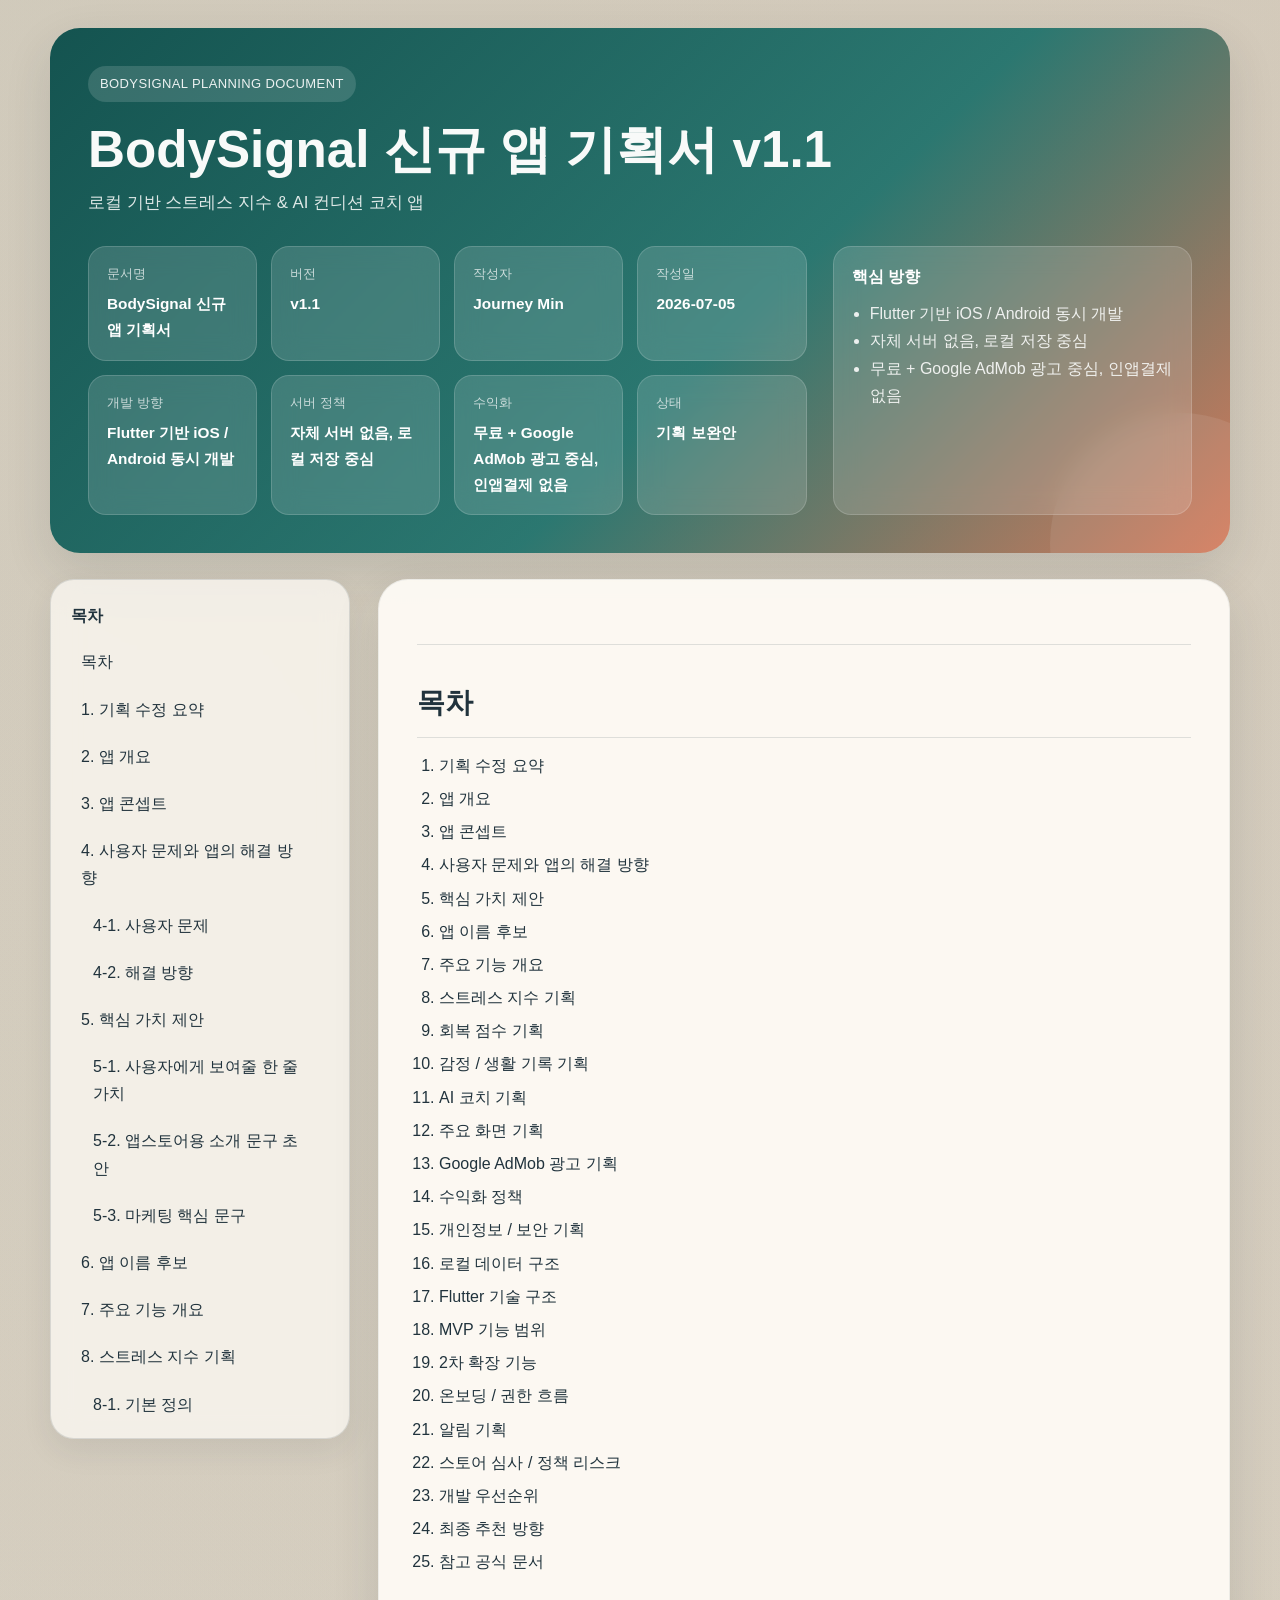
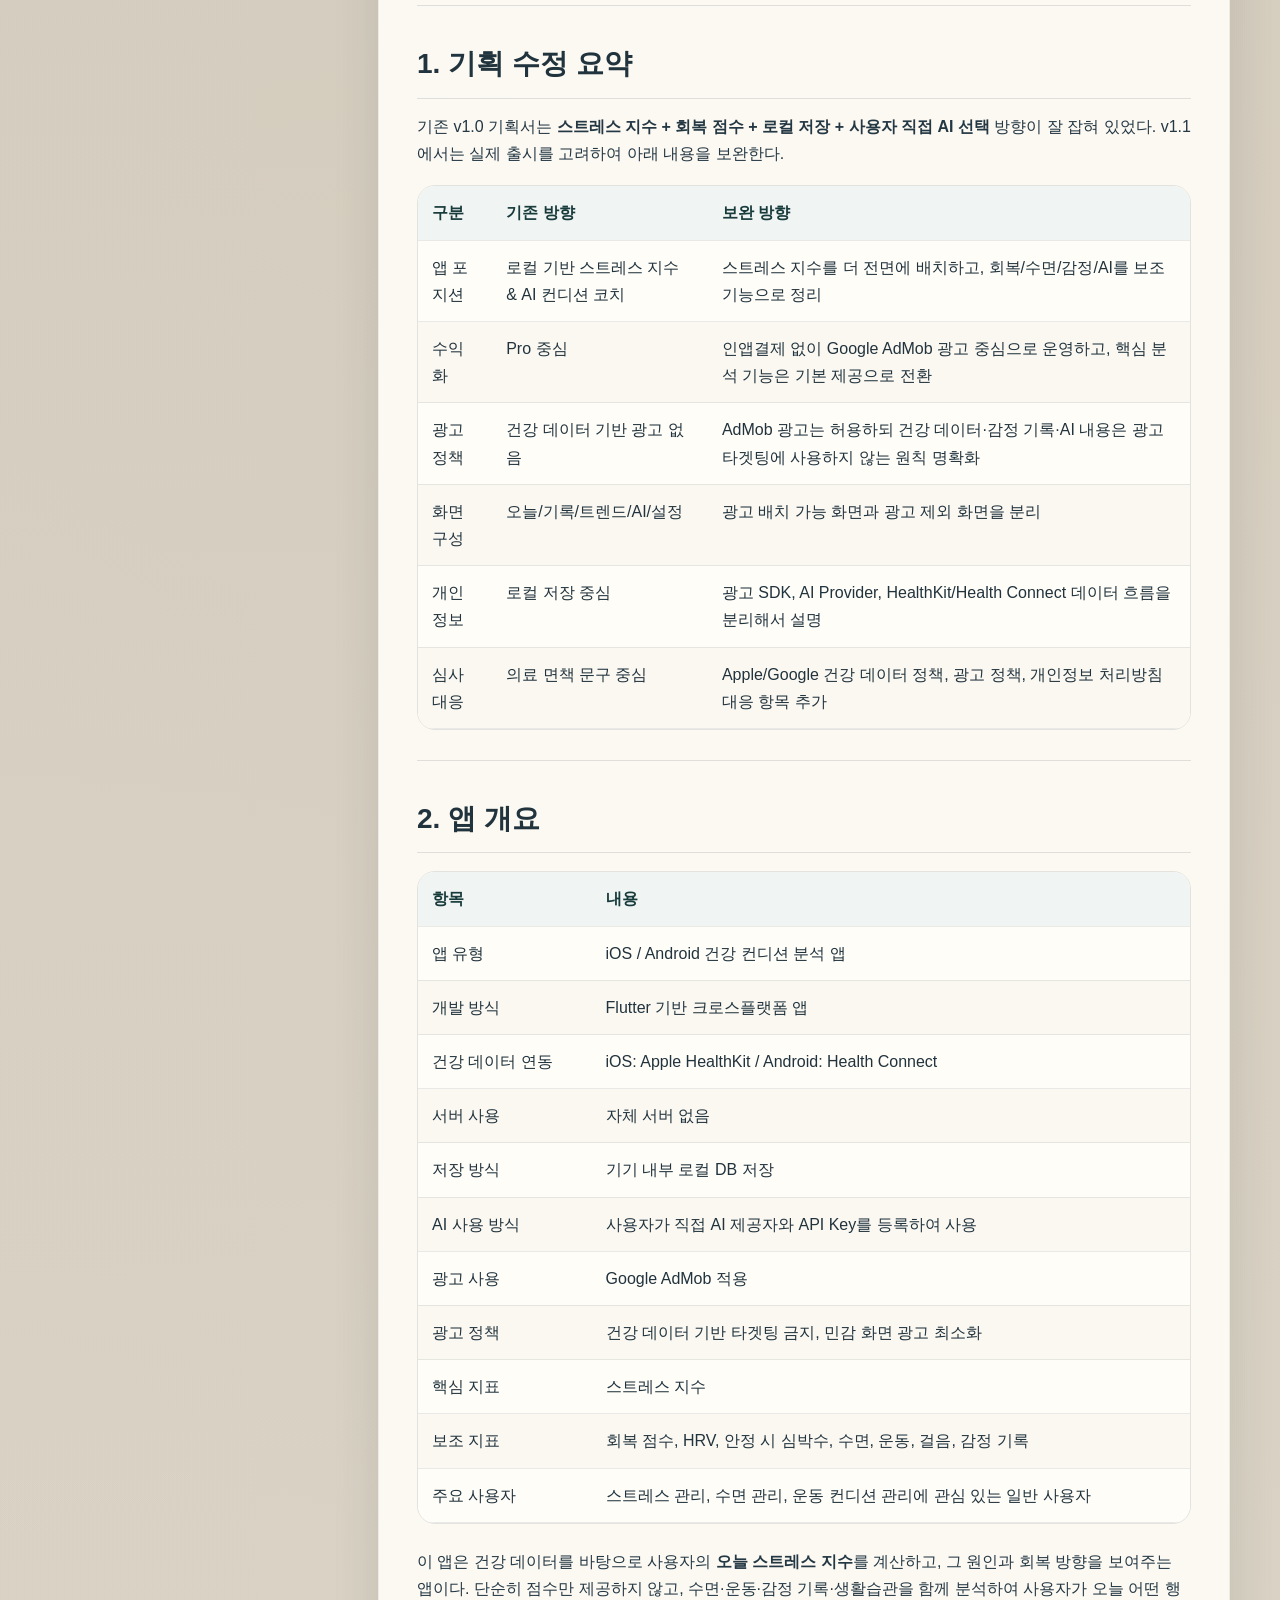
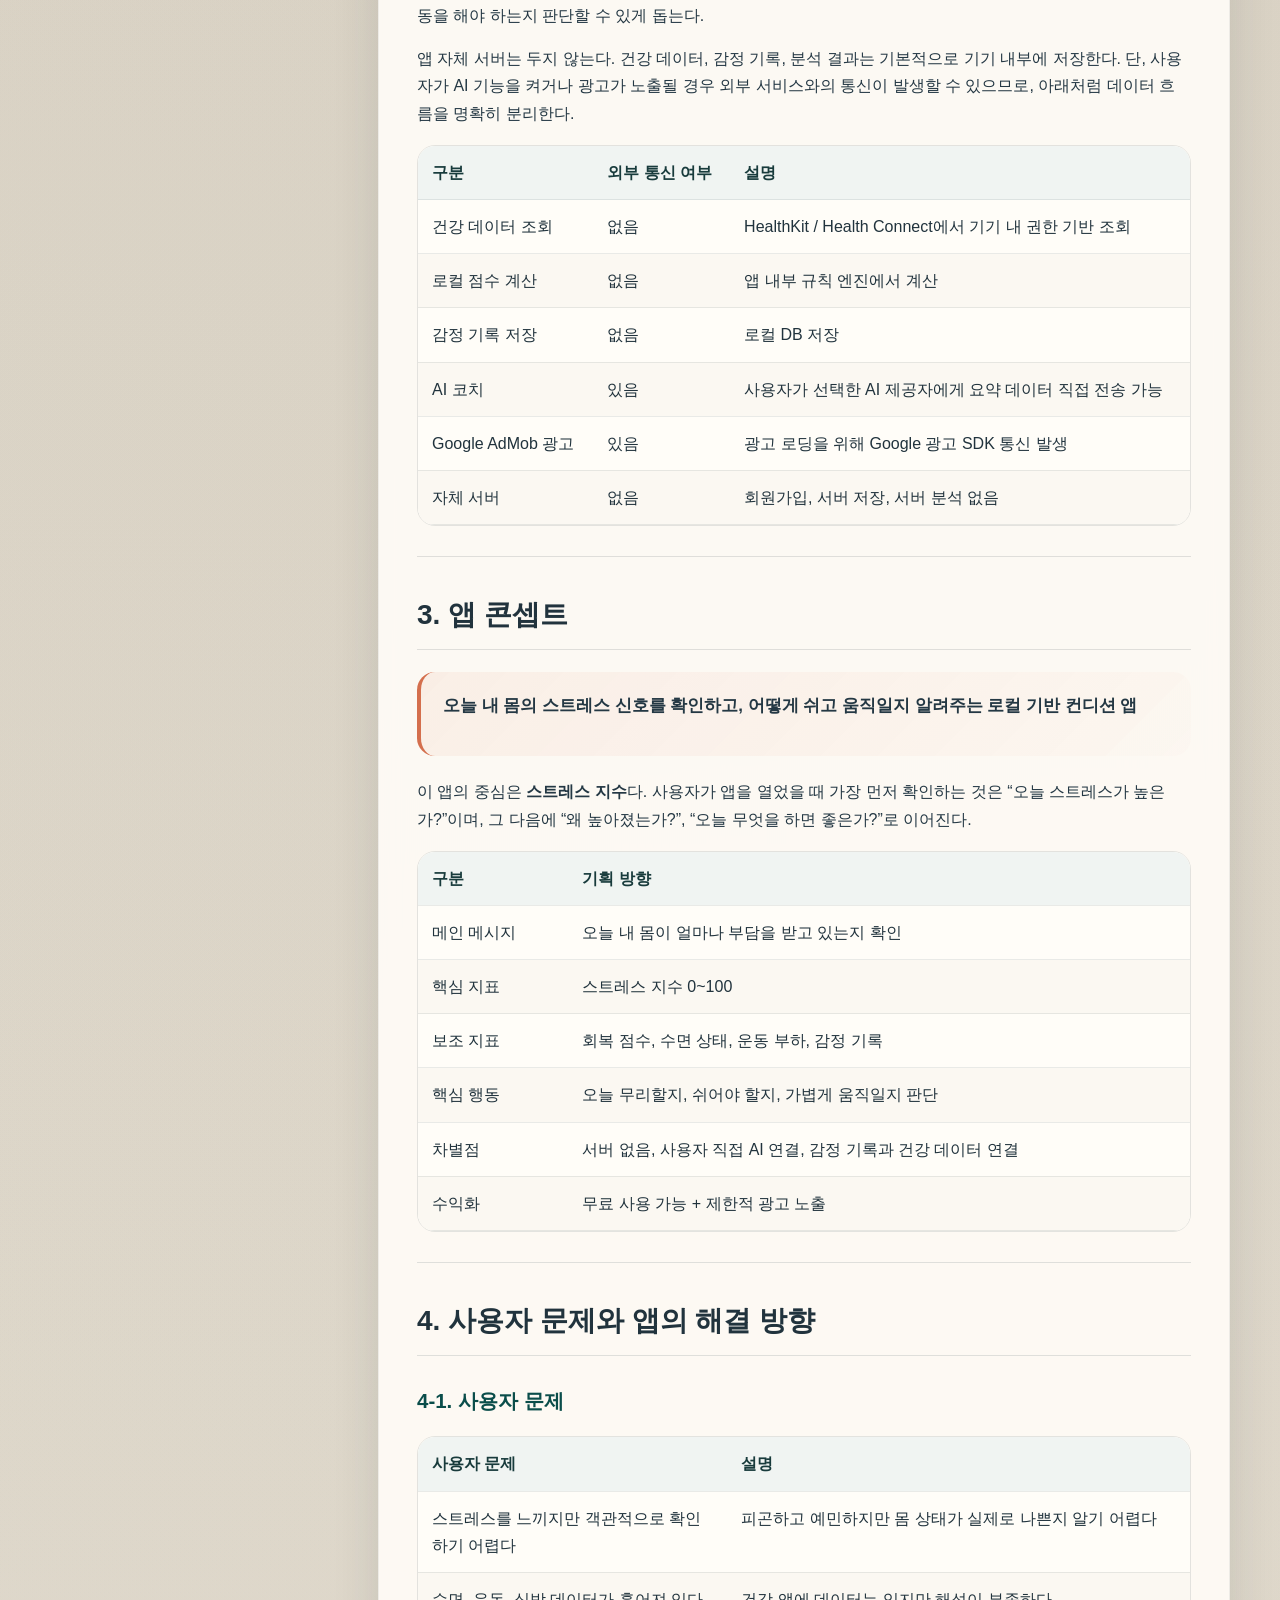
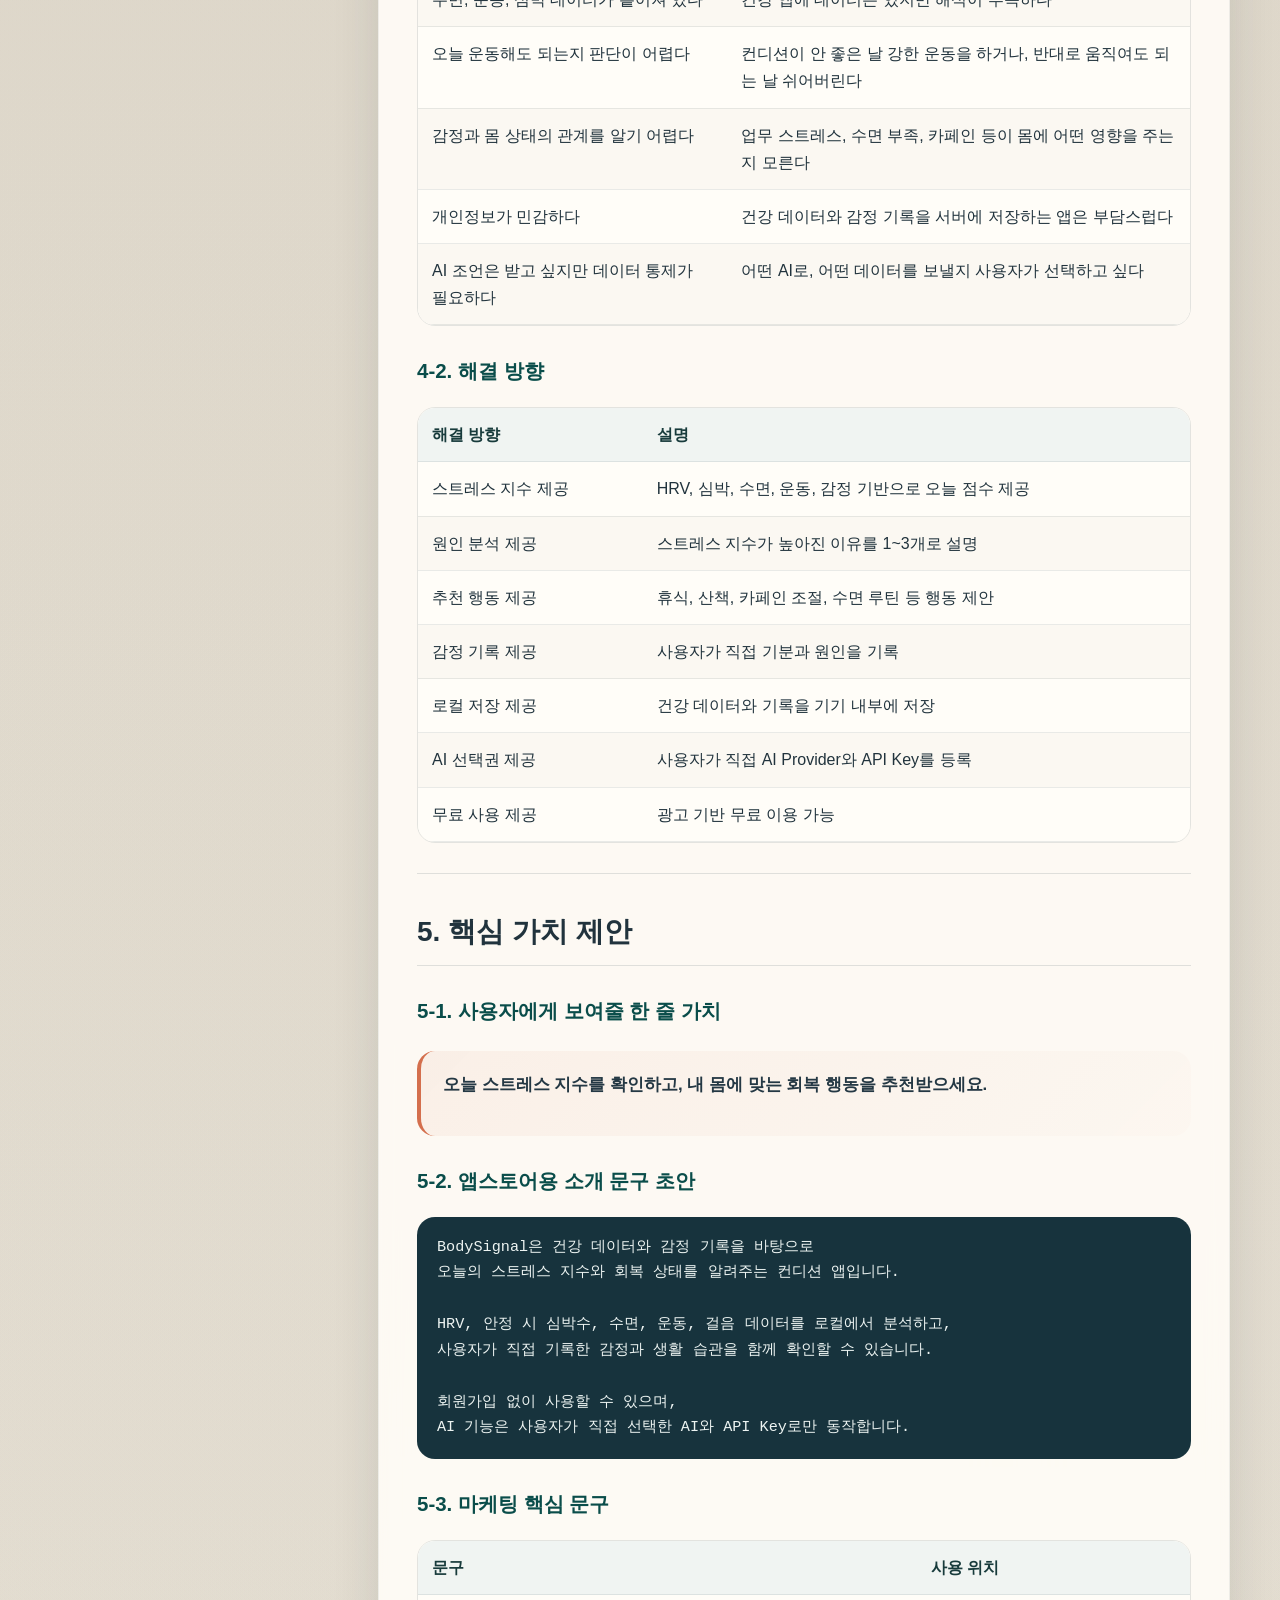
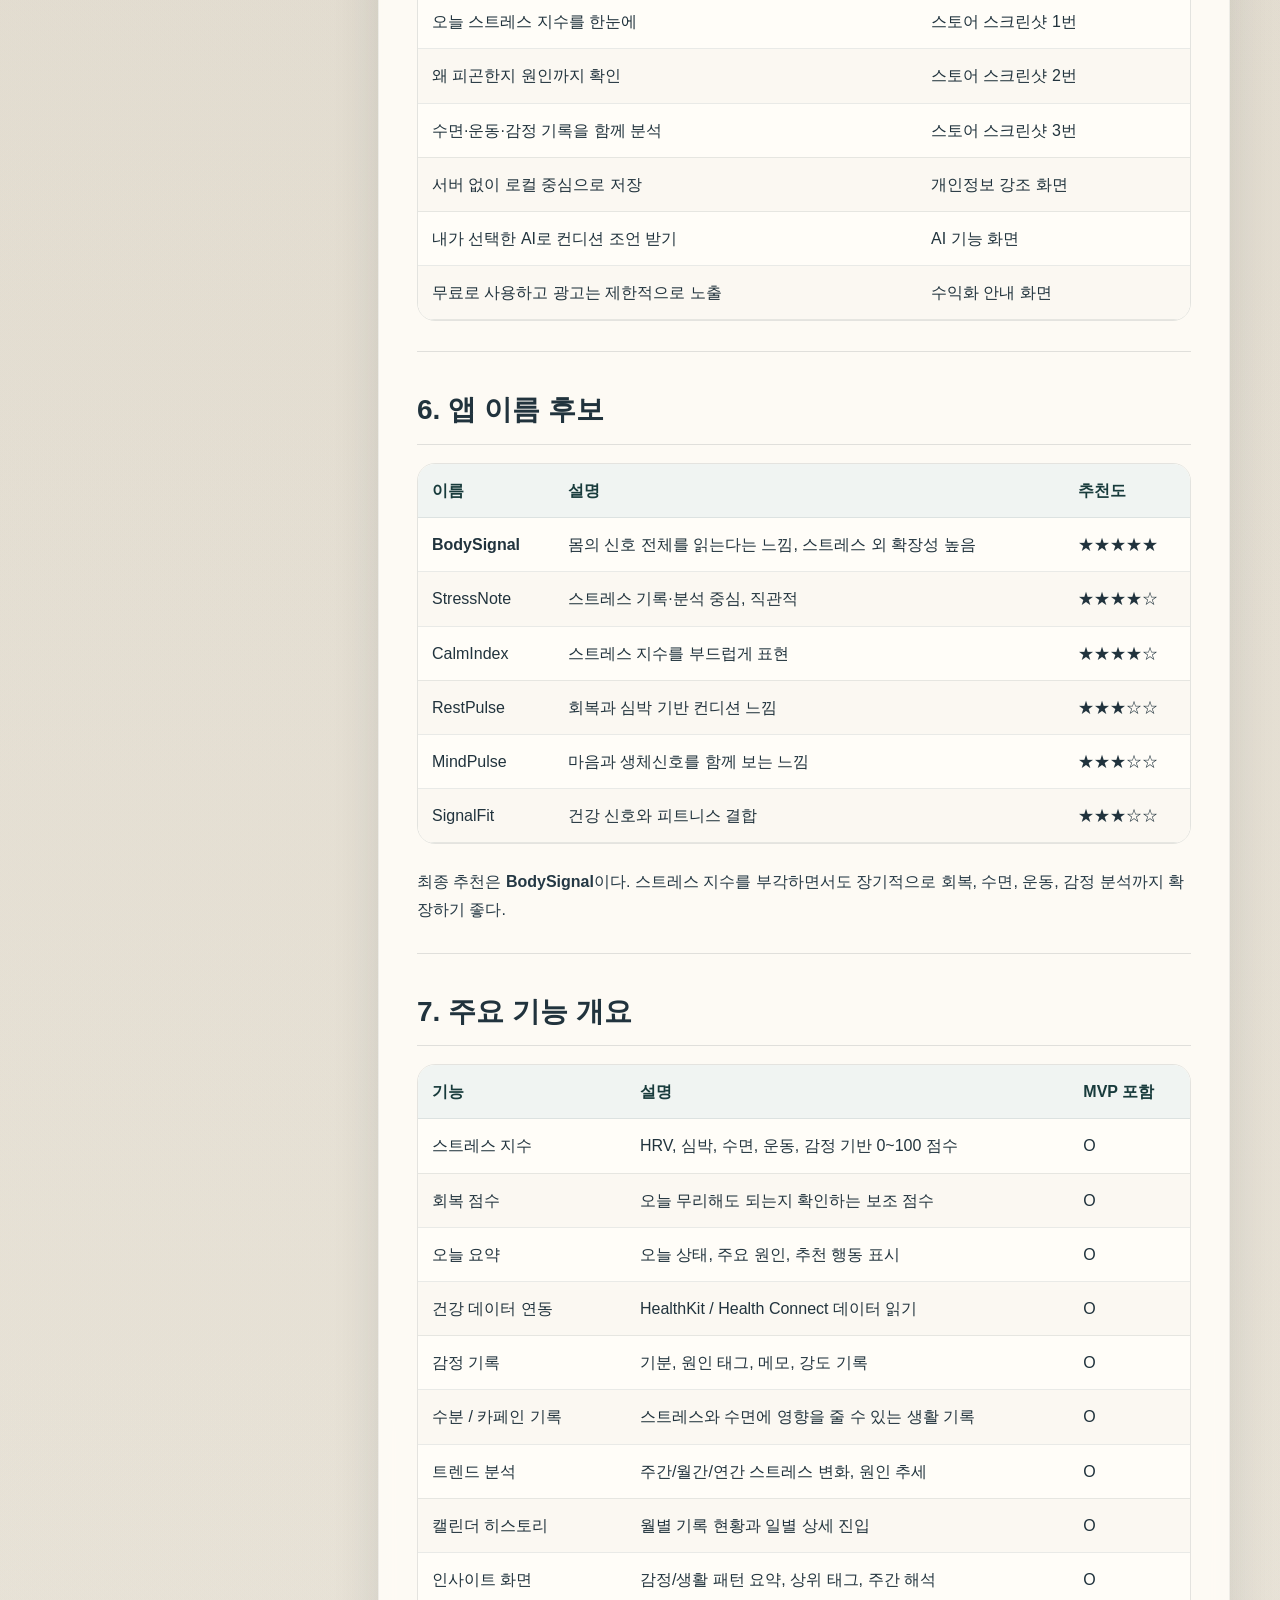
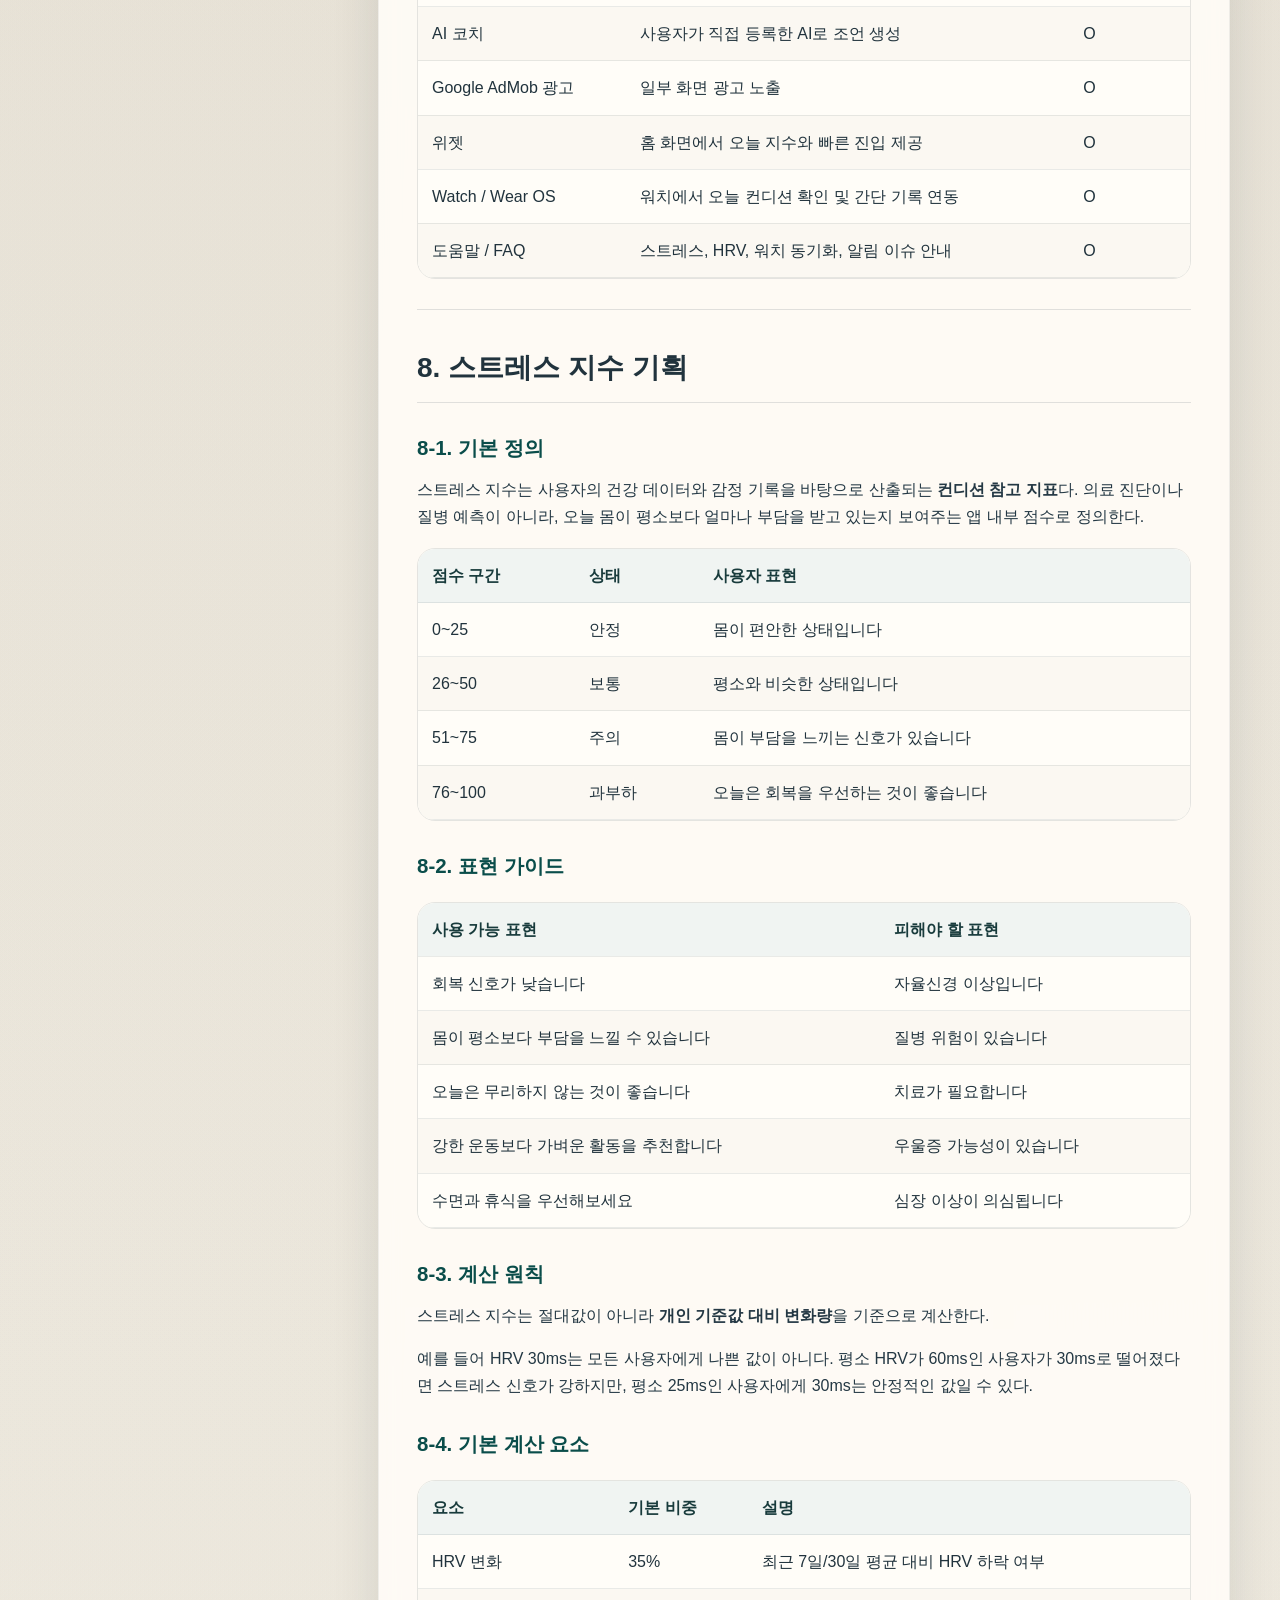
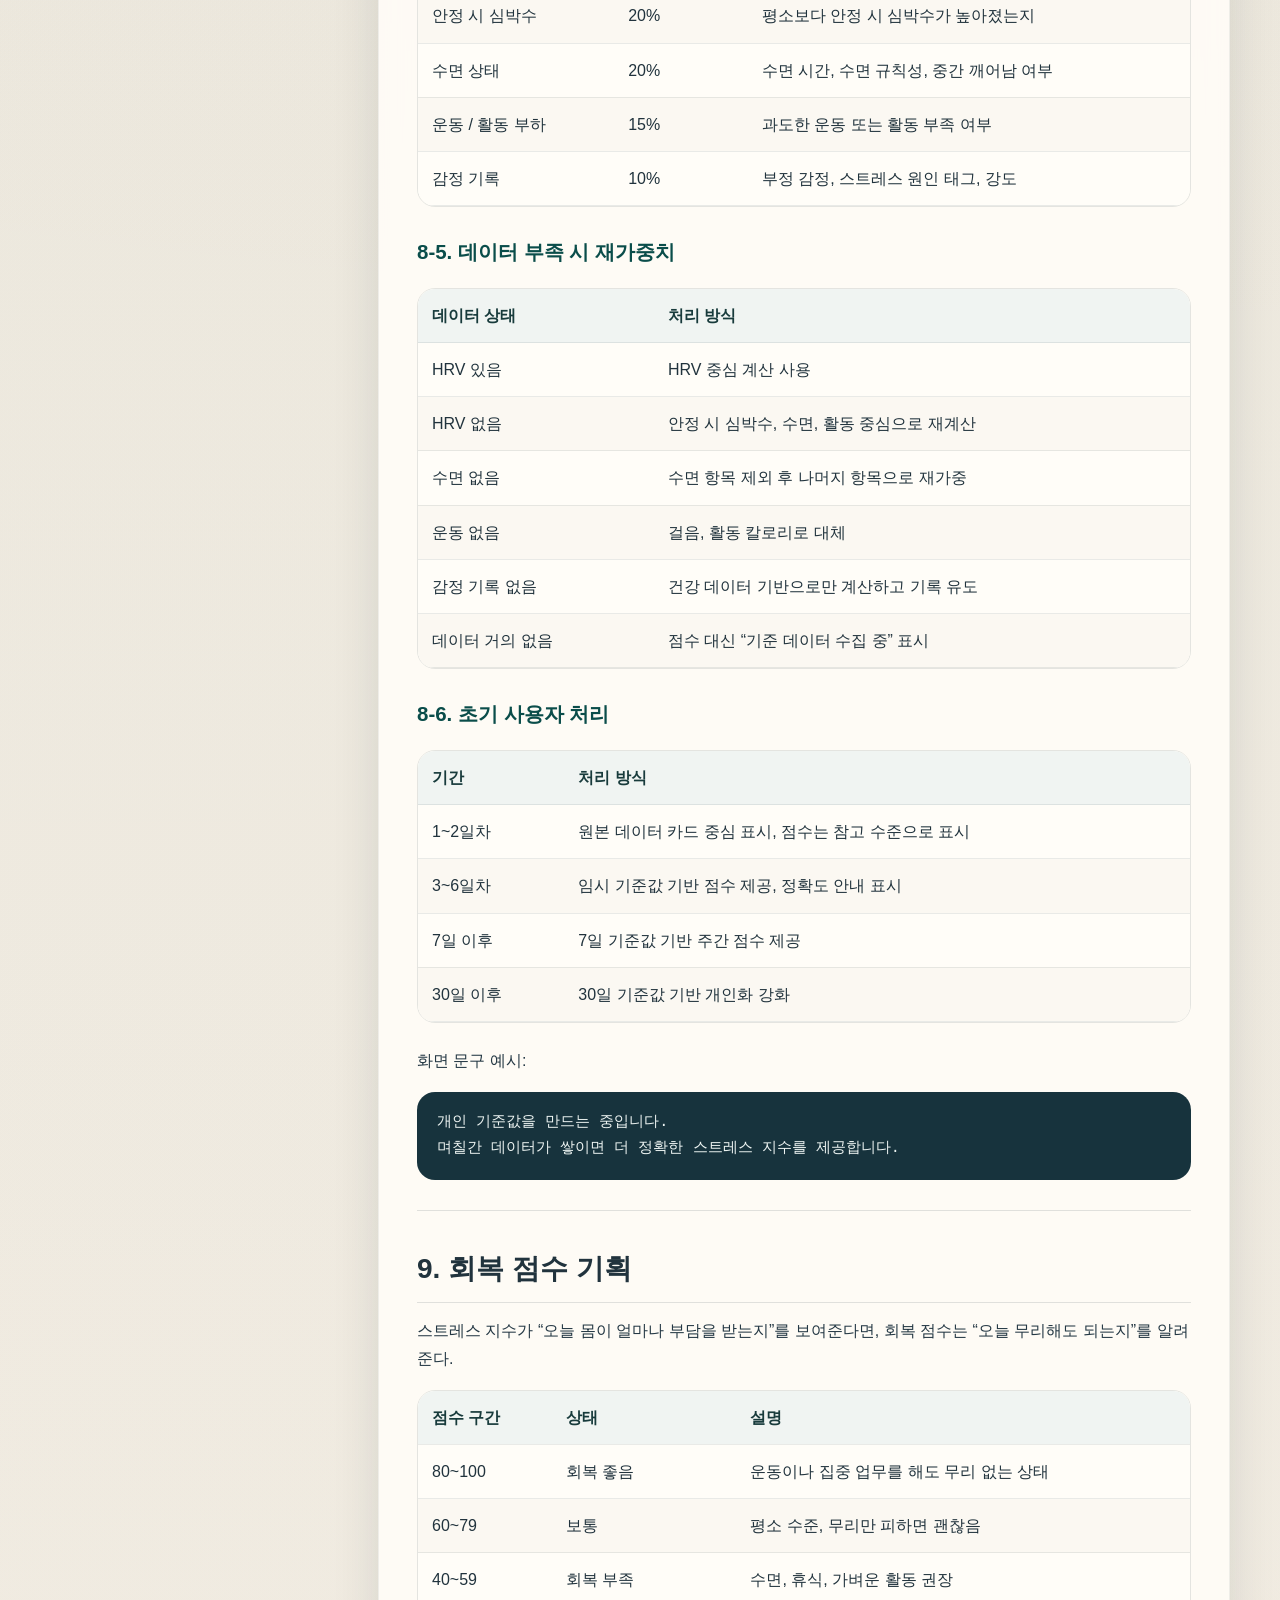
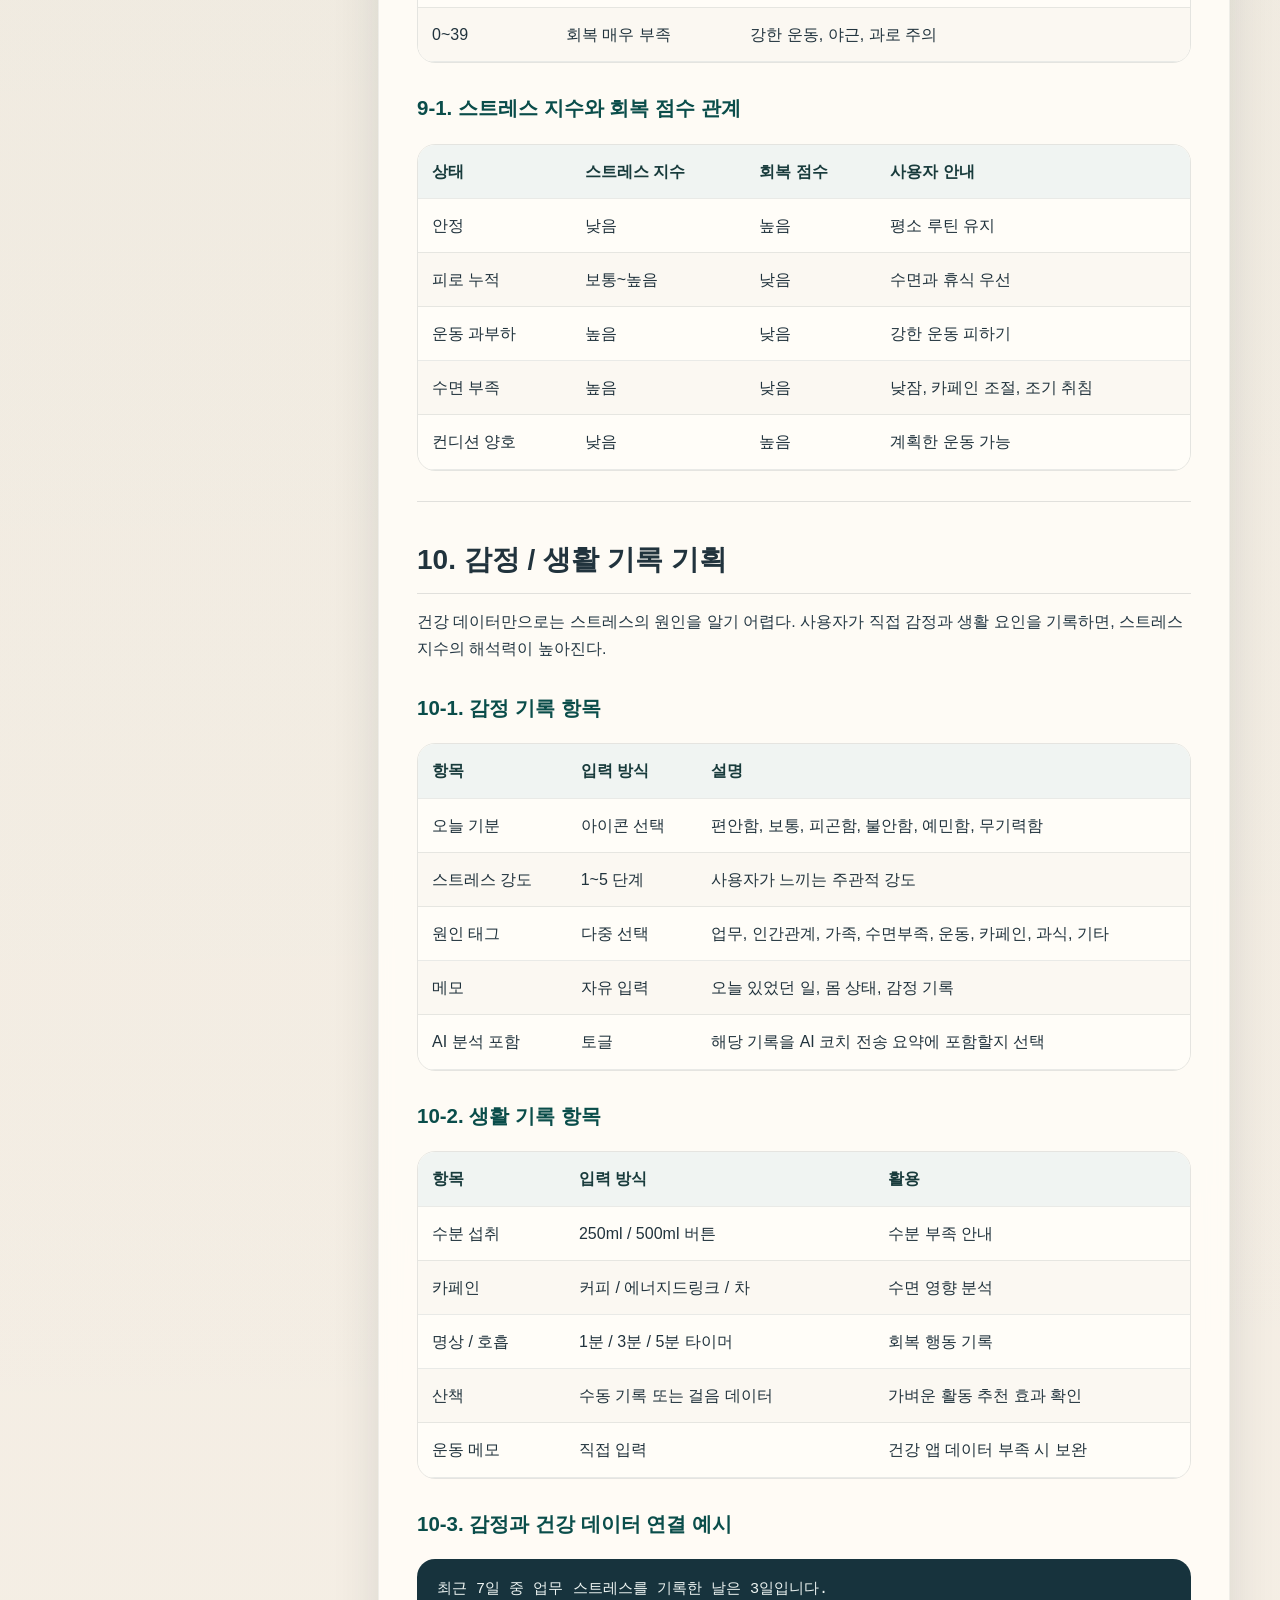
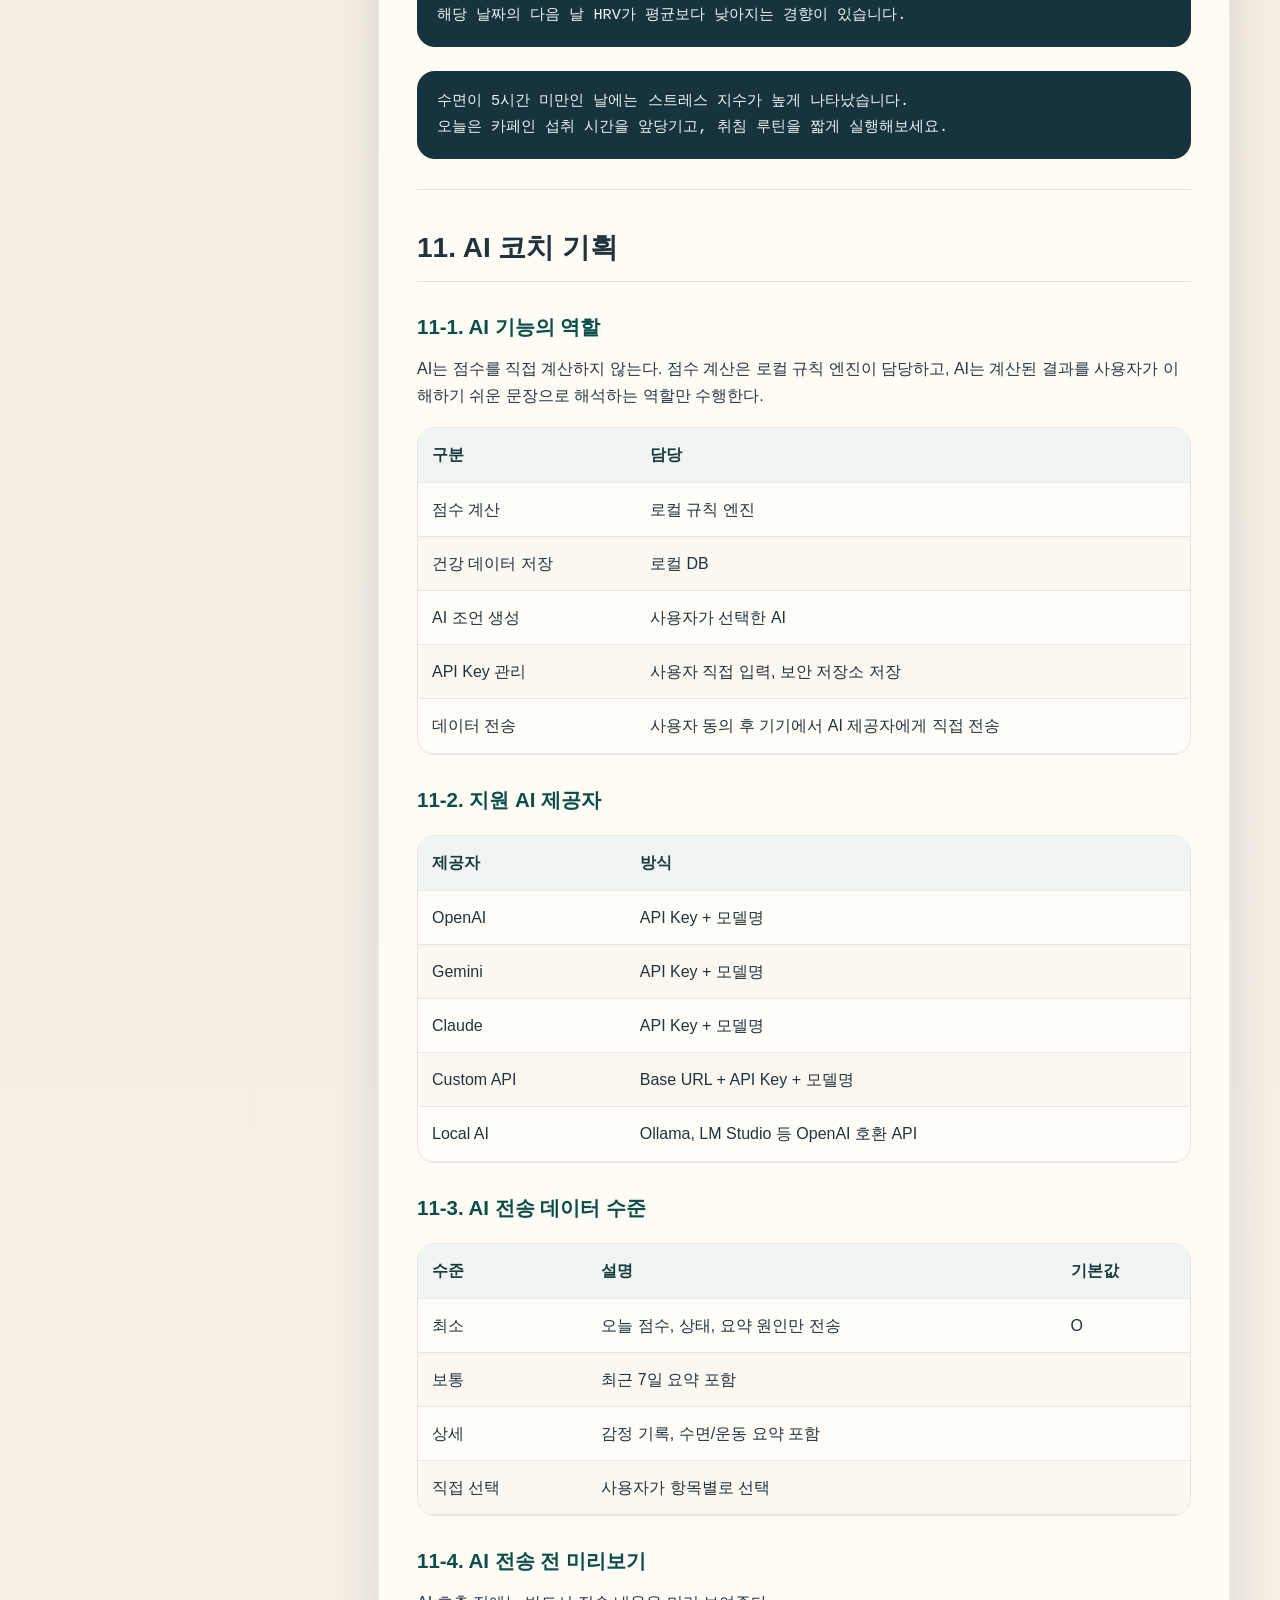
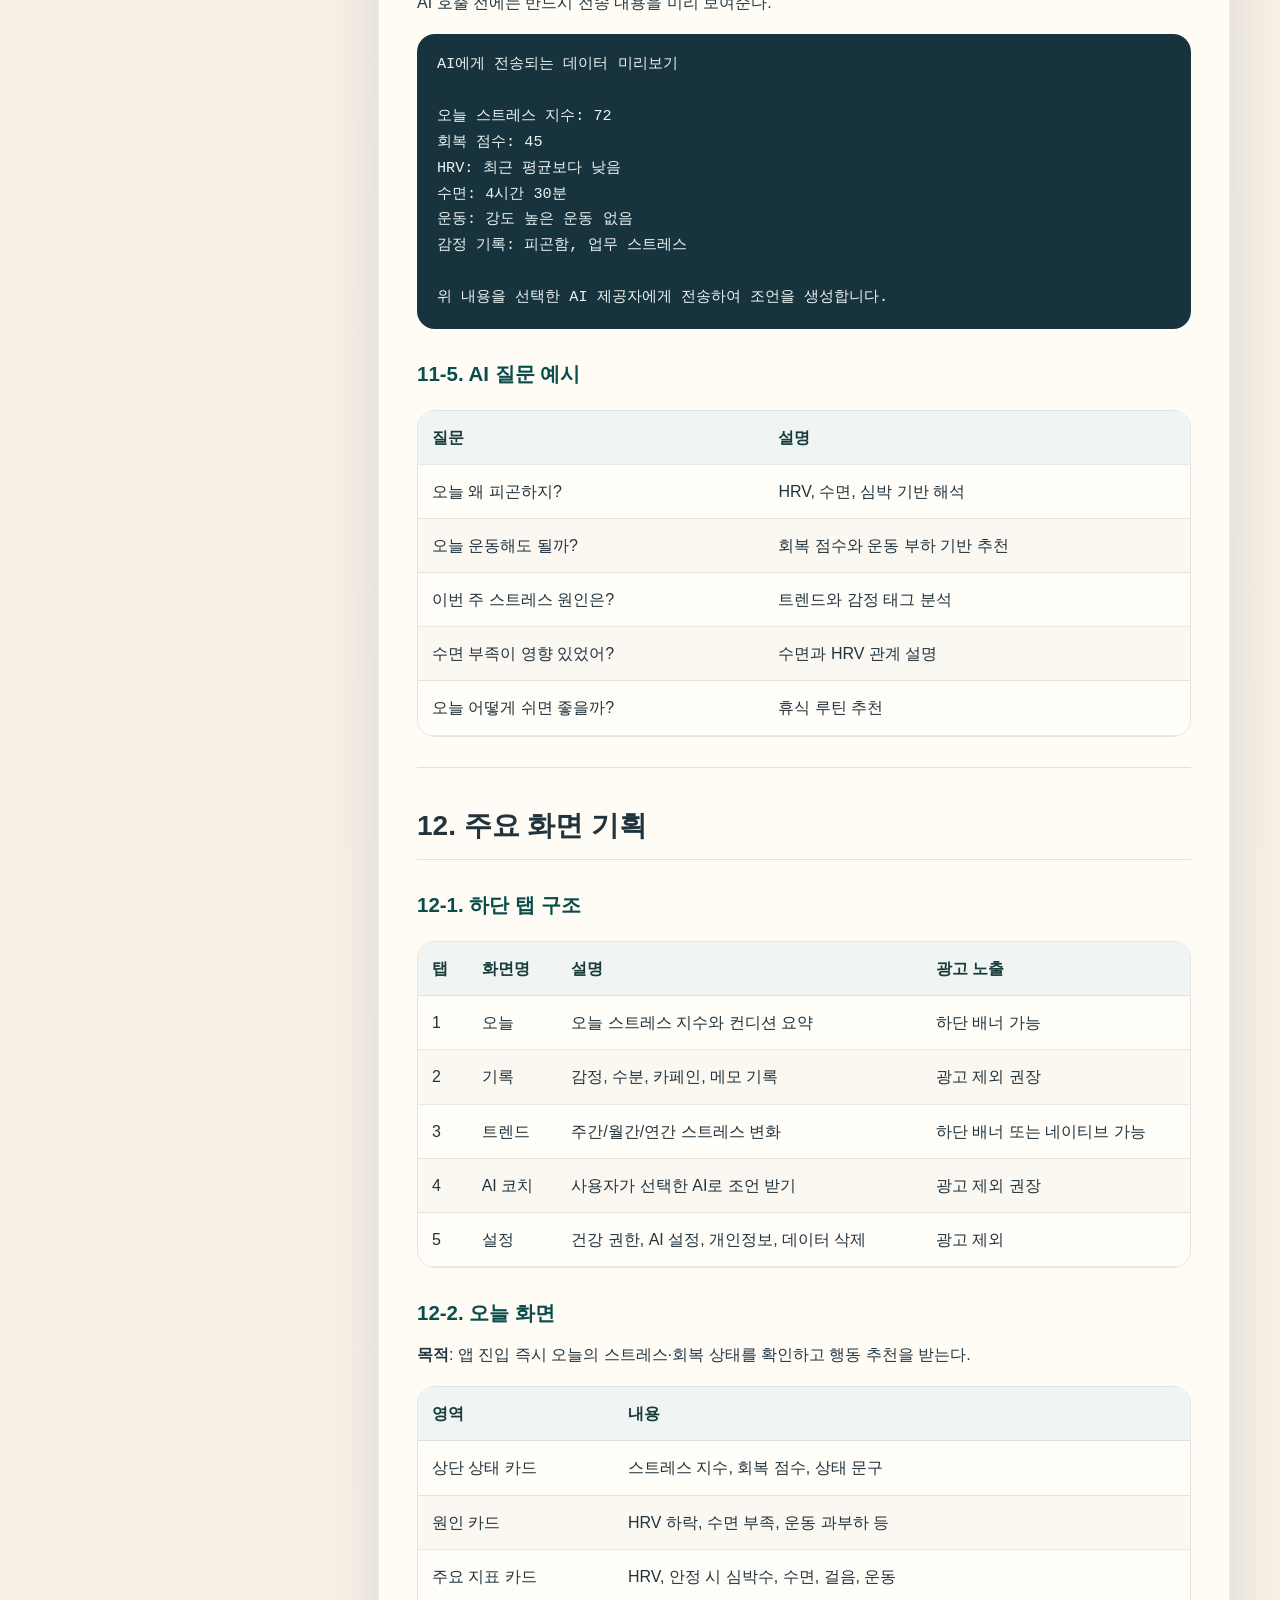
==== commit 6fa9c8df: "Add files via upload" ====
--- a/BodySignal_1.html
+++ b/BodySignal_1.html
@@ -5,165 +5,39 @@
   <meta name="viewport" content="width=device-width, initial-scale=1">
   <title>BodySignal 신규 앱 기획서 v1.1</title>
   <style>
-    :root {
-      --bg: #f5efe6;
-      --paper: rgba(255, 252, 247, 0.92);
-      --line: rgba(43, 63, 74, 0.14);
-      --text: #21333d;
-      --muted: #60707a;
-      --accent: #0e6b68;
-      --accent-soft: rgba(14, 107, 104, 0.1);
-      --accent-strong: #0a4d4a;
-      --warm: #d46f4d;
-      --shadow: 0 18px 48px rgba(23, 41, 53, 0.12);
-      --content-width: 1180px;
-    }
-    * { box-sizing: border-box; }
-    html { scroll-behavior: smooth; }
-    body {
-      margin: 0;
-      font-family: "Pretendard", "Apple SD Gothic Neo", "Noto Sans KR", sans-serif;
-      color: var(--text);
-      background:
-        radial-gradient(circle at top left, rgba(14, 107, 104, 0.12), transparent 28%),
-        radial-gradient(circle at top right, rgba(212, 111, 77, 0.14), transparent 22%),
-        linear-gradient(180deg, #efe6d8 0%, var(--bg) 32%, #f7f3ec 100%);
-      line-height: 1.7;
-    }
-    a { color: var(--accent-strong); text-decoration: none; }
-    a:hover { text-decoration: underline; }
+    :root { --bg: #f5efe6; --paper: rgba(255, 252, 247, 0.92); --line: rgba(43, 63, 74, 0.14); --text: #21333d; --muted: #60707a; --accent: #0e6b68; --accent-soft: rgba(14, 107, 104, 0.1); --accent-strong: #0a4d4a; --warm: #d46f4d; --shadow: 0 18px 48px rgba(23, 41, 53, 0.12); --content-width: 1180px; }
+    * { box-sizing: border-box; } html { scroll-behavior: smooth; }
+    body { margin: 0; font-family: "Pretendard", "Apple SD Gothic Neo", "Noto Sans KR", sans-serif; color: var(--text); background: radial-gradient(circle at top left, rgba(14, 107, 104, 0.12), transparent 28%), radial-gradient(circle at top right, rgba(212, 111, 77, 0.14), transparent 22%), linear-gradient(180deg, #efe6d8 0%, var(--bg) 32%, #f7f3ec 100%); line-height: 1.7; }
+    a { color: var(--accent-strong); text-decoration: none; } a:hover { text-decoration: underline; }
     .shell { width: min(calc(100% - 32px), var(--content-width)); margin: 28px auto 60px; }
-    .hero {
-      position: relative;
-      overflow: hidden;
-      padding: 38px;
-      border-radius: 30px;
-      background: linear-gradient(135deg, rgba(10, 77, 74, 0.95), rgba(20, 108, 102, 0.88) 58%, rgba(212, 111, 77, 0.88));
-      color: #f8faf9;
-      box-shadow: var(--shadow);
-    }
-    .hero::after {
-      content: "";
-      position: absolute;
-      inset: auto -80px -120px auto;
-      width: 260px;
-      height: 260px;
-      background: rgba(255, 255, 255, 0.08);
-      border-radius: 50%;
-    }
-    .eyebrow {
-      display: inline-flex;
-      align-items: center;
-      gap: 8px;
-      padding: 7px 12px;
-      border-radius: 999px;
-      background: rgba(255, 255, 255, 0.14);
-      color: rgba(255, 255, 255, 0.9);
-      font-size: 13px;
-      letter-spacing: 0.03em;
-      text-transform: uppercase;
-    }
-    .hero h1 { margin: 18px 0 10px; font-size: clamp(2.1rem, 4vw, 3.4rem); line-height: 1.16; }
-    .hero p { margin: 0; max-width: 780px; color: rgba(248, 250, 249, 0.88); font-size: 1.05rem; }
-    .hero-grid { display: grid; grid-template-columns: 2fr 1fr; gap: 26px; margin-top: 28px; position: relative; z-index: 1; }
-    .meta-grid { display: grid; grid-template-columns: repeat(auto-fit, minmax(160px, 1fr)); gap: 14px; }
-    .meta-card, .summary-card {
-      padding: 16px 18px;
-      border-radius: 18px;
-      background: rgba(255, 255, 255, 0.14);
-      border: 1px solid rgba(255, 255, 255, 0.16);
-      backdrop-filter: blur(12px);
-    }
-    .meta-label { display: block; margin-bottom: 6px; font-size: 0.82rem; color: rgba(248, 250, 249, 0.75); }
-    .meta-card strong { display: block; font-size: 0.96rem; color: #fff; }
-    .summary-card h2 { margin: 0 0 10px; font-size: 1rem; color: #fff; }
-    .summary-card ul { margin: 0; padding-left: 18px; color: rgba(248, 250, 249, 0.92); }
+    .hero { position: relative; overflow: hidden; padding: 38px; border-radius: 30px; background: linear-gradient(135deg, rgba(10, 77, 74, 0.95), rgba(20, 108, 102, 0.88) 58%, rgba(212, 111, 77, 0.88)); color: #f8faf9; box-shadow: var(--shadow); }
+    .hero::after { content: ""; position: absolute; inset: auto -80px -120px auto; width: 260px; height: 260px; background: rgba(255, 255, 255, 0.08); border-radius: 50%; }
+    .eyebrow { display: inline-flex; align-items: center; gap: 8px; padding: 7px 12px; border-radius: 999px; background: rgba(255,255,255,0.14); color: rgba(255,255,255,0.9); font-size: 13px; letter-spacing: 0.03em; text-transform: uppercase; }
+    .hero h1 { margin: 18px 0 10px; font-size: clamp(2.1rem, 4vw, 3.4rem); line-height: 1.16; } .hero p { margin: 0; max-width: 780px; color: rgba(248,250,249,0.88); font-size: 1.05rem; }
+    .hero-grid { display: grid; grid-template-columns: 2fr 1fr; gap: 26px; margin-top: 28px; position: relative; z-index: 1; } .meta-grid { display: grid; grid-template-columns: repeat(auto-fit, minmax(160px, 1fr)); gap: 14px; }
+    .meta-card, .summary-card { padding: 16px 18px; border-radius: 18px; background: rgba(255,255,255,0.14); border: 1px solid rgba(255,255,255,0.16); backdrop-filter: blur(12px); }
+    .meta-label { display: block; margin-bottom: 6px; font-size: 0.82rem; color: rgba(248,250,249,0.75); } .meta-card strong { display: block; font-size: 0.96rem; color: #fff; } .summary-card h2 { margin: 0 0 10px; font-size: 1rem; color: #fff; } .summary-card ul { margin: 0; padding-left: 18px; color: rgba(248,250,249,0.92); }
     .layout { display: grid; grid-template-columns: 300px minmax(0, 1fr); gap: 28px; align-items: start; margin-top: 26px; }
-    aside {
-      position: sticky;
-      top: 20px;
-      padding: 22px 20px;
-      border-radius: 24px;
-      background: rgba(255, 252, 247, 0.72);
-      border: 1px solid var(--line);
-      backdrop-filter: blur(14px);
-      box-shadow: 0 12px 30px rgba(26, 42, 52, 0.08);
-    }
-    aside h2 { margin: 0 0 12px; font-size: 1rem; }
-    .toc { list-style: none; padding: 0; margin: 0; }
-    .toc li + li { margin-top: 6px; }
-    .toc-level-3 { padding-left: 12px; }
-    .toc a { display: block; padding: 7px 10px; border-radius: 12px; color: var(--text); }
-    .toc a:hover { background: var(--accent-soft); text-decoration: none; }
-    .content {
-      padding: 34px 38px;
-      border-radius: 30px;
-      background: var(--paper);
-      border: 1px solid rgba(59, 80, 89, 0.08);
-      box-shadow: var(--shadow);
-      backdrop-filter: blur(10px);
-    }
-    .content h2, .content h3, .content h4 { scroll-margin-top: 24px; }
-    .content h2 { margin: 34px 0 14px; padding-bottom: 10px; border-bottom: 1px solid var(--line); font-size: 1.75rem; }
-    .content h3 { margin: 28px 0 10px; font-size: 1.28rem; color: var(--accent-strong); }
-    .content h4 { margin: 24px 0 8px; font-size: 1.06rem; }
-    .content p { margin: 0 0 16px; color: #243844; }
-    .content ol, .content ul { margin: 0 0 18px; padding-left: 22px; }
-    .content li { margin-bottom: 6px; }
-    .content hr { border: 0; border-top: 1px solid var(--line); margin: 30px 0; }
-    .table-wrap { overflow-x: auto; margin: 18px 0 24px; border-radius: 18px; border: 1px solid rgba(41, 69, 79, 0.12); }
-    table { width: 100%; border-collapse: collapse; background: #fffdf8; min-width: 640px; }
-    th, td { padding: 13px 14px; border-bottom: 1px solid rgba(41, 69, 79, 0.1); vertical-align: top; text-align: left; }
-    th { background: #f0f4f2; color: #183b3c; font-weight: 700; }
-    tbody tr:nth-child(even) td { background: #fbf8f2; }
-    blockquote { margin: 22px 0; padding: 20px 22px; border-left: 4px solid var(--warm); background: linear-gradient(135deg, rgba(212, 111, 77, 0.08), rgba(212, 111, 77, 0.02)); border-radius: 18px; }
-    blockquote p { margin: 0; font-size: 1.05rem; }
-    pre { margin: 18px 0 24px; padding: 18px 20px; overflow-x: auto; border-radius: 18px; background: #17333d; color: #edf4f2; }
-    code { font-family: "SFMono-Regular", "Consolas", monospace; font-size: 0.95em; background: rgba(18, 85, 82, 0.08); padding: 2px 6px; border-radius: 6px; }
-    pre code { background: transparent; padding: 0; border-radius: 0; color: inherit; }
-    @media (max-width: 980px) {
-      .hero-grid, .layout { grid-template-columns: 1fr; }
-      aside { position: static; order: -1; }
-      .content { padding: 28px 20px; }
-      .hero { padding: 28px 22px; }
-    }
-    @media (max-width: 640px) {
-      .shell { width: min(calc(100% - 18px), var(--content-width)); margin-top: 14px; }
-      .content h2 { font-size: 1.45rem; }
-      .content h3 { font-size: 1.18rem; }
-      th, td { padding: 11px 12px; }
-      .toc a { padding: 8px 0; }
-    }
+    aside { position: sticky; top: 20px; max-height: calc(100vh - 40px); overflow-y: auto; overscroll-behavior: contain; scrollbar-gutter: stable; padding: 22px 20px; border-radius: 24px; background: rgba(255, 252, 247, 0.72); border: 1px solid var(--line); backdrop-filter: blur(14px); box-shadow: 0 12px 30px rgba(26, 42, 52, 0.08); }
+    aside h2 { margin: 0 0 12px; font-size: 1rem; } .toc { list-style: none; padding: 0 4px 0 0; margin: 0; } .toc li + li { margin-top: 6px; } .toc-level-3 { padding-left: 12px; } .toc a { display: block; padding: 7px 10px; border-radius: 12px; color: var(--text); } .toc a:hover { background: var(--accent-soft); text-decoration: none; }
+    .content { padding: 34px 38px; border-radius: 30px; background: var(--paper); border: 1px solid rgba(59, 80, 89, 0.08); box-shadow: var(--shadow); backdrop-filter: blur(10px); }
+    .content h2, .content h3, .content h4 { scroll-margin-top: 24px; } .content h2 { margin: 34px 0 14px; padding-bottom: 10px; border-bottom: 1px solid var(--line); font-size: 1.75rem; } .content h3 { margin: 28px 0 10px; font-size: 1.28rem; color: var(--accent-strong); } .content h4 { margin: 24px 0 8px; font-size: 1.06rem; }
+    .content p { margin: 0 0 16px; color: #243844; } .content ol, .content ul { margin: 0 0 18px; padding-left: 22px; } .content li { margin-bottom: 6px; } .content hr { border: 0; border-top: 1px solid var(--line); margin: 30px 0; }
+    .table-wrap { overflow-x: auto; margin: 18px 0 24px; border-radius: 18px; border: 1px solid rgba(41, 69, 79, 0.12); } table { width: 100%; border-collapse: collapse; background: #fffdf8; min-width: 640px; } th, td { padding: 13px 14px; border-bottom: 1px solid rgba(41, 69, 79, 0.1); vertical-align: top; text-align: left; } th { background: #f0f4f2; color: #183b3c; font-weight: 700; } tbody tr:nth-child(even) td { background: #fbf8f2; }
+    blockquote { margin: 22px 0; padding: 20px 22px; border-left: 4px solid var(--warm); background: linear-gradient(135deg, rgba(212,111,77,0.08), rgba(212,111,77,0.02)); border-radius: 18px; } blockquote p { margin: 0; font-size: 1.05rem; }
+    pre { margin: 18px 0 24px; padding: 18px 20px; overflow-x: auto; border-radius: 18px; background: #17333d; color: #edf4f2; } code { font-family: "SFMono-Regular", "Consolas", monospace; font-size: 0.95em; background: rgba(18,85,82,0.08); padding: 2px 6px; border-radius: 6px; } pre code { background: transparent; padding: 0; border-radius: 0; color: inherit; }
+    @media (max-width: 980px) { .hero-grid, .layout { grid-template-columns: 1fr; } aside { position: static; order: -1; max-height: none; overflow: visible; } .content { padding: 28px 20px; } .hero { padding: 28px 22px; } }
+    @media (max-width: 640px) { .shell { width: min(calc(100% - 18px), var(--content-width)); margin-top: 14px; } .content h2 { font-size: 1.45rem; } .content h3 { font-size: 1.18rem; } th, td { padding: 11px 12px; } .toc a { padding: 8px 0; } }
   </style>
 </head>
-<body>
-  <div class="shell">
-    <header class="hero">
-      <span class="eyebrow">BodySignal Planning Document</span>
-      <h1>BodySignal 신규 앱 기획서 v1.1</h1>
-      <p>로컬 기반 스트레스 지수 &amp; AI 컨디션 코치 앱</p>
-      <div class="hero-grid">
-        <div class="meta-grid"><div class="meta-card"><span class="meta-label">문서명</span><strong>BodySignal 신규 앱 기획서</strong></div><div class="meta-card"><span class="meta-label">버전</span><strong>v1.1</strong></div><div class="meta-card"><span class="meta-label">작성자</span><strong>Journey Min</strong></div><div class="meta-card"><span class="meta-label">작성일</span><strong>2026-07-05</strong></div><div class="meta-card"><span class="meta-label">개발 방향</span><strong>Flutter 기반 iOS / Android 동시 개발</strong></div><div class="meta-card"><span class="meta-label">서버 정책</span><strong>자체 서버 없음, 로컬 저장 중심</strong></div><div class="meta-card"><span class="meta-label">수익화</span><strong>무료 + Google AdMob 광고 + Pro 광고 제거 / 고급 기능</strong></div><div class="meta-card"><span class="meta-label">상태</span><strong>기획 보완안</strong></div></div>
-        <section class="summary-card">
-          <h2>핵심 방향</h2>
-          <ul><li>Flutter 기반 iOS / Android 동시 개발</li><li>자체 서버 없음, 로컬 저장 중심</li><li>무료 + Google AdMob 광고 + Pro 광고 제거 / 고급 기능</li></ul>
-        </section>
-      </div>
-    </header>
-    <div class="layout">
-      <aside>
-        <h2>목차</h2>
-        <ul class="toc"><li class="toc-level-2"><a href="#목차">목차</a></li><li class="toc-level-2"><a href="#1-기획-수정-요약">1. 기획 수정 요약</a></li><li class="toc-level-2"><a href="#2-앱-개요">2. 앱 개요</a></li><li class="toc-level-2"><a href="#3-앱-콘셉트">3. 앱 콘셉트</a></li><li class="toc-level-2"><a href="#4-사용자-문제와-앱의-해결-방향">4. 사용자 문제와 앱의 해결 방향</a></li><li class="toc-level-3"><a href="#4-1-사용자-문제">4-1. 사용자 문제</a></li><li class="toc-level-3"><a href="#4-2-해결-방향">4-2. 해결 방향</a></li><li class="toc-level-2"><a href="#5-핵심-가치-제안">5. 핵심 가치 제안</a></li><li class="toc-level-3"><a href="#5-1-사용자에게-보여줄-한-줄-가치">5-1. 사용자에게 보여줄 한 줄 가치</a></li><li class="toc-level-3"><a href="#5-2-앱스토어용-소개-문구-초안">5-2. 앱스토어용 소개 문구 초안</a></li><li class="toc-level-3"><a href="#5-3-마케팅-핵심-문구">5-3. 마케팅 핵심 문구</a></li><li class="toc-level-2"><a href="#6-앱-이름-후보">6. 앱 이름 후보</a></li><li class="toc-level-2"><a href="#7-주요-기능-개요">7. 주요 기능 개요</a></li><li class="toc-level-2"><a href="#8-스트레스-지수-기획">8. 스트레스 지수 기획</a></li><li class="toc-level-3"><a href="#8-1-기본-정의">8-1. 기본 정의</a></li><li class="toc-level-3"><a href="#8-2-표현-가이드">8-2. 표현 가이드</a></li><li class="toc-level-3"><a href="#8-3-계산-원칙">8-3. 계산 원칙</a></li><li class="toc-level-3"><a href="#8-4-기본-계산-요소">8-4. 기본 계산 요소</a></li><li class="toc-level-3"><a href="#8-5-데이터-부족-시-재가중치">8-5. 데이터 부족 시 재가중치</a></li><li class="toc-level-3"><a href="#8-6-초기-사용자-처리">8-6. 초기 사용자 처리</a></li><li class="toc-level-2"><a href="#9-회복-점수-기획">9. 회복 점수 기획</a></li><li class="toc-level-3"><a href="#9-1-스트레스-지수와-회복-점수-관계">9-1. 스트레스 지수와 회복 점수 관계</a></li><li class="toc-level-2"><a href="#10-감정-생활-기록-기획">10. 감정 / 생활 기록 기획</a></li><li class="toc-level-3"><a href="#10-1-감정-기록-항목">10-1. 감정 기록 항목</a></li><li class="toc-level-3"><a href="#10-2-생활-기록-항목">10-2. 생활 기록 항목</a></li><li class="toc-level-3"><a href="#10-3-감정과-건강-데이터-연결-예시">10-3. 감정과 건강 데이터 연결 예시</a></li><li class="toc-level-2"><a href="#11-ai-코치-기획">11. AI 코치 기획</a></li><li class="toc-level-3"><a href="#11-1-ai-기능의-역할">11-1. AI 기능의 역할</a></li><li class="toc-level-3"><a href="#11-2-지원-ai-제공자">11-2. 지원 AI 제공자</a></li><li class="toc-level-3"><a href="#11-3-ai-전송-데이터-수준">11-3. AI 전송 데이터 수준</a></li><li class="toc-level-3"><a href="#11-4-ai-전송-전-미리보기">11-4. AI 전송 전 미리보기</a></li><li class="toc-level-3"><a href="#11-5-ai-질문-예시">11-5. AI 질문 예시</a></li><li class="toc-level-2"><a href="#12-주요-화면-기획">12. 주요 화면 기획</a></li><li class="toc-level-3"><a href="#12-1-하단-탭-구조">12-1. 하단 탭 구조</a></li><li class="toc-level-3"><a href="#12-2-오늘-화면">12-2. 오늘 화면</a></li><li class="toc-level-3"><a href="#12-3-기록-화면">12-3. 기록 화면</a></li><li class="toc-level-3"><a href="#12-4-트렌드-화면">12-4. 트렌드 화면</a></li><li class="toc-level-3"><a href="#12-5-ai-코치-화면">12-5. AI 코치 화면</a></li><li class="toc-level-3"><a href="#12-6-설정-화면">12-6. 설정 화면</a></li><li class="toc-level-2"><a href="#13-google-admob-광고-기획">13. Google AdMob 광고 기획</a></li><li class="toc-level-3"><a href="#13-1-광고-도입-목적">13-1. 광고 도입 목적</a></li><li class="toc-level-3"><a href="#13-2-광고-적용-원칙">13-2. 광고 적용 원칙</a></li><li class="toc-level-3"><a href="#13-3-광고-형식별-적용-방안">13-3. 광고 형식별 적용 방안</a></li><li class="toc-level-3"><a href="#13-4-화면별-광고-배치-정책">13-4. 화면별 광고 배치 정책</a></li><li class="toc-level-3"><a href="#13-5-광고와-건강-데이터-분리-원칙">13-5. 광고와 건강 데이터 분리 원칙</a></li><li class="toc-level-3"><a href="#13-6-무료-pro-광고-정책">13-6. 무료 / Pro 광고 정책</a></li><li class="toc-level-3"><a href="#13-7-광고-동의-개인정보-안내-문구">13-7. 광고 동의 / 개인정보 안내 문구</a></li><li class="toc-level-3"><a href="#13-8-광고-ux-가이드">13-8. 광고 UX 가이드</a></li><li class="toc-level-3"><a href="#13-9-admob-구현-메모">13-9. AdMob 구현 메모</a></li><li class="toc-level-3"><a href="#13-10-광고-기능-mvp-범위">13-10. 광고 기능 MVP 범위</a></li><li class="toc-level-2"><a href="#14-수익화-정책">14. 수익화 정책</a></li><li class="toc-level-3"><a href="#14-1-기본-수익화-모델">14-1. 기본 수익화 모델</a></li><li class="toc-level-3"><a href="#14-2-무료-기능">14-2. 무료 기능</a></li><li class="toc-level-3"><a href="#14-3-pro-기능">14-3. Pro 기능</a></li><li class="toc-level-3"><a href="#14-4-구매-방식-추천">14-4. 구매 방식 추천</a></li><li class="toc-level-2"><a href="#15-개인정보-보안-기획">15. 개인정보 / 보안 기획</a></li><li class="toc-level-3"><a href="#15-1-개인정보-원칙">15-1. 개인정보 원칙</a></li><li class="toc-level-3"><a href="#15-2-개인정보-안내-문구">15-2. 개인정보 안내 문구</a></li><li class="toc-level-3"><a href="#15-3-의료-고지-문구">15-3. 의료 고지 문구</a></li><li class="toc-level-2"><a href="#16-로컬-데이터-구조">16. 로컬 데이터 구조</a></li><li class="toc-level-3"><a href="#16-1-주요-테이블-후보">16-1. 주요 테이블 후보</a></li><li class="toc-level-3"><a href="#16-2-api-key-저장-원칙">16-2. API Key 저장 원칙</a></li><li class="toc-level-2"><a href="#17-flutter-기술-구조">17. Flutter 기술 구조</a></li><li class="toc-level-3"><a href="#17-1-추천-기술-스택">17-1. 추천 기술 스택</a></li><li class="toc-level-3"><a href="#17-2-앱-구조">17-2. 앱 구조</a></li><li class="toc-level-3"><a href="#17-3-광고-모듈-분리">17-3. 광고 모듈 분리</a></li><li class="toc-level-2"><a href="#18-mvp-기능-범위">18. MVP 기능 범위</a></li><li class="toc-level-2"><a href="#19-2차-확장-기능">19. 2차 확장 기능</a></li><li class="toc-level-2"><a href="#20-온보딩-권한-흐름">20. 온보딩 / 권한 흐름</a></li><li class="toc-level-3"><a href="#20-1-온보딩-단계">20-1. 온보딩 단계</a></li><li class="toc-level-3"><a href="#20-2-권한-요청-문구-예시">20-2. 권한 요청 문구 예시</a></li><li class="toc-level-2"><a href="#21-알림-기획">21. 알림 기획</a></li><li class="toc-level-3"><a href="#21-1-알림-유형">21-1. 알림 유형</a></li><li class="toc-level-3"><a href="#21-2-알림-문구-예시">21-2. 알림 문구 예시</a></li><li class="toc-level-2"><a href="#22-스토어-심사-정책-리스크">22. 스토어 심사 / 정책 리스크</a></li><li class="toc-level-2"><a href="#23-개발-우선순위">23. 개발 우선순위</a></li><li class="toc-level-3"><a href="#23-1-1차-개발-순서">23-1. 1차 개발 순서</a></li><li class="toc-level-3"><a href="#23-2-1인-개발-예상-일정">23-2. 1인 개발 예상 일정</a></li><li class="toc-level-2"><a href="#24-최종-추천-방향">24. 최종 추천 방향</a></li><li class="toc-level-3"><a href="#24-1-최종-앱-정의">24-1. 최종 앱 정의</a></li><li class="toc-level-3"><a href="#24-2-핵심-기능-5개">24-2. 핵심 기능 5개</a></li><li class="toc-level-3"><a href="#24-3-수익화-핵심">24-3. 수익화 핵심</a></li><li class="toc-level-3"><a href="#24-4-기획-요약">24-4. 기획 요약</a></li><li class="toc-level-2"><a href="#25-참고-공식-문서">25. 참고 공식 문서</a></li></ul>
-      </aside>
-      <main class="content">
-        <h2 id="목차">목차</h2><ol><li>기획 수정 요약</li><li>앱 개요</li><li>앱 콘셉트</li><li>사용자 문제와 앱의 해결 방향</li><li>핵심 가치 제안</li><li>앱 이름 후보</li><li>주요 기능 개요</li><li>스트레스 지수 기획</li><li>회복 점수 기획</li><li>감정 / 생활 기록 기획</li><li>AI 코치 기획</li><li>주요 화면 기획</li><li>Google AdMob 광고 기획</li><li>수익화 정책</li><li>개인정보 / 보안 기획</li><li>로컬 데이터 구조</li><li>Flutter 기술 구조</li><li>MVP 기능 범위</li><li>2차 확장 기능</li><li>온보딩 / 권한 흐름</li><li>알림 기획</li><li>스토어 심사 / 정책 리스크</li><li>개발 우선순위</li><li>최종 추천 방향</li><li>참고 공식 문서</li></ol><hr><h2 id="1-기획-수정-요약">1. 기획 수정 요약</h2><p>기존 v1.0 기획서는 <strong>스트레스 지수 + 회복 점수 + 로컬 저장 + 사용자 직접 AI 선택</strong> 방향이 잘 잡혀 있었다. v1.1에서는 실제 출시를 고려하여 아래 내용을 보완한다.</p><div class="table-wrap"><table><thead><tr><th>구분</th><th>기존 방향</th><th>보완 방향</th></tr></thead><tbody><tr><td>앱 포지션</td><td>로컬 기반 스트레스 지수 &amp; AI 컨디션 코치</td><td>스트레스 지수를 더 전면에 배치하고, 회복/수면/감정/AI를 보조 기능으로 정리</td></tr><tr><td>수익화</td><td>Pro 중심</td><td>무료 앱 진입을 위해 Google AdMob 광고 추가, Pro는 광고 제거와 고급 분석 중심</td></tr><tr><td>광고 정책</td><td>건강 데이터 기반 광고 없음</td><td>AdMob 광고는 허용하되 건강 데이터·감정 기록·AI 내용은 광고 타겟팅에 사용하지 않는 원칙 명확화</td></tr><tr><td>화면 구성</td><td>오늘/기록/트렌드/AI/설정</td><td>광고 배치 가능 화면과 광고 제외 화면을 분리</td></tr><tr><td>개인정보</td><td>로컬 저장 중심</td><td>광고 SDK, AI Provider, HealthKit/Health Connect 데이터 흐름을 분리해서 설명</td></tr><tr><td>심사 대응</td><td>의료 면책 문구 중심</td><td>Apple/Google 건강 데이터 정책, 광고 정책, 개인정보 처리방침 대응 항목 추가</td></tr></tbody></table></div><hr><h2 id="2-앱-개요">2. 앱 개요</h2><div class="table-wrap"><table><thead><tr><th>항목</th><th>내용</th></tr></thead><tbody><tr><td>앱 유형</td><td>iOS / Android 건강 컨디션 분석 앱</td></tr><tr><td>개발 방식</td><td>Flutter 기반 크로스플랫폼 앱</td></tr><tr><td>건강 데이터 연동</td><td>iOS: Apple HealthKit / Android: Health Connect</td></tr><tr><td>서버 사용</td><td>자체 서버 없음</td></tr><tr><td>저장 방식</td><td>기기 내부 로컬 DB 저장</td></tr><tr><td>AI 사용 방식</td><td>사용자가 직접 AI 제공자와 API Key를 등록하여 사용</td></tr><tr><td>광고 사용</td><td>Google AdMob 적용</td></tr><tr><td>광고 정책</td><td>건강 데이터 기반 타겟팅 금지, 민감 화면 광고 최소화</td></tr><tr><td>핵심 지표</td><td>스트레스 지수</td></tr><tr><td>보조 지표</td><td>회복 점수, HRV, 안정 시 심박수, 수면, 운동, 걸음, 감정 기록</td></tr><tr><td>주요 사용자</td><td>스트레스 관리, 수면 관리, 운동 컨디션 관리에 관심 있는 일반 사용자</td></tr></tbody></table></div><p>이 앱은 건강 데이터를 바탕으로 사용자의 <strong>오늘 스트레스 지수</strong>를 계산하고, 그 원인과 회복 방향을 보여주는 앱이다. 단순히 점수만 제공하지 않고, 수면·운동·감정 기록·생활습관을 함께 분석하여 사용자가 오늘 어떤 행동을 해야 하는지 판단할 수 있게 돕는다.</p><p>앱 자체 서버는 두지 않는다. 건강 데이터, 감정 기록, 분석 결과는 기본적으로 기기 내부에 저장한다. 단, 사용자가 AI 기능을 켜거나 광고가 노출될 경우 외부 서비스와의 통신이 발생할 수 있으므로, 아래처럼 데이터 흐름을 명확히 분리한다.</p><div class="table-wrap"><table><thead><tr><th>구분</th><th>외부 통신 여부</th><th>설명</th></tr></thead><tbody><tr><td>건강 데이터 조회</td><td>없음</td><td>HealthKit / Health Connect에서 기기 내 권한 기반 조회</td></tr><tr><td>로컬 점수 계산</td><td>없음</td><td>앱 내부 규칙 엔진에서 계산</td></tr><tr><td>감정 기록 저장</td><td>없음</td><td>로컬 DB 저장</td></tr><tr><td>AI 코치</td><td>있음</td><td>사용자가 선택한 AI 제공자에게 요약 데이터 직접 전송 가능</td></tr><tr><td>Google AdMob 광고</td><td>있음</td><td>광고 로딩을 위해 Google 광고 SDK 통신 발생</td></tr><tr><td>자체 서버</td><td>없음</td><td>회원가입, 서버 저장, 서버 분석 없음</td></tr></tbody></table></div><hr><h2 id="3-앱-콘셉트">3. 앱 콘셉트</h2><blockquote><p><strong>오늘 내 몸의 스트레스 신호를 확인하고, 어떻게 쉬고 움직일지 알려주는 로컬 기반 컨디션 앱</strong></p></blockquote><p>이 앱의 중심은 <strong>스트레스 지수</strong>다. 사용자가 앱을 열었을 때 가장 먼저 확인하는 것은 “오늘 스트레스가 높은가?”이며, 그 다음에 “왜 높아졌는가?”, “오늘 무엇을 하면 좋은가?”로 이어진다.</p><div class="table-wrap"><table><thead><tr><th>구분</th><th>기획 방향</th></tr></thead><tbody><tr><td>메인 메시지</td><td>오늘 내 몸이 얼마나 부담을 받고 있는지 확인</td></tr><tr><td>핵심 지표</td><td>스트레스 지수 0~100</td></tr><tr><td>보조 지표</td><td>회복 점수, 수면 상태, 운동 부하, 감정 기록</td></tr><tr><td>핵심 행동</td><td>오늘 무리할지, 쉬어야 할지, 가볍게 움직일지 판단</td></tr><tr><td>차별점</td><td>서버 없음, 사용자 직접 AI 연결, 감정 기록과 건강 데이터 연결</td></tr><tr><td>수익화</td><td>무료 사용 가능 + 광고 노출 + Pro 광고 제거</td></tr></tbody></table></div><hr><h2 id="4-사용자-문제와-앱의-해결-방향">4. 사용자 문제와 앱의 해결 방향</h2><h3 id="4-1-사용자-문제">4-1. 사용자 문제</h3><div class="table-wrap"><table><thead><tr><th>사용자 문제</th><th>설명</th></tr></thead><tbody><tr><td>스트레스를 느끼지만 객관적으로 확인하기 어렵다</td><td>피곤하고 예민하지만 몸 상태가 실제로 나쁜지 알기 어렵다</td></tr><tr><td>수면, 운동, 심박 데이터가 흩어져 있다</td><td>건강 앱에 데이터는 있지만 해석이 부족하다</td></tr><tr><td>오늘 운동해도 되는지 판단이 어렵다</td><td>컨디션이 안 좋은 날 강한 운동을 하거나, 반대로 움직여도 되는 날 쉬어버린다</td></tr><tr><td>감정과 몸 상태의 관계를 알기 어렵다</td><td>업무 스트레스, 수면 부족, 카페인 등이 몸에 어떤 영향을 주는지 모른다</td></tr><tr><td>개인정보가 민감하다</td><td>건강 데이터와 감정 기록을 서버에 저장하는 앱은 부담스럽다</td></tr><tr><td>AI 조언은 받고 싶지만 데이터 통제가 필요하다</td><td>어떤 AI로, 어떤 데이터를 보낼지 사용자가 선택하고 싶다</td></tr></tbody></table></div><h3 id="4-2-해결-방향">4-2. 해결 방향</h3><div class="table-wrap"><table><thead><tr><th>해결 방향</th><th>설명</th></tr></thead><tbody><tr><td>스트레스 지수 제공</td><td>HRV, 심박, 수면, 운동, 감정 기반으로 오늘 점수 제공</td></tr><tr><td>원인 분석 제공</td><td>스트레스 지수가 높아진 이유를 1~3개로 설명</td></tr><tr><td>추천 행동 제공</td><td>휴식, 산책, 카페인 조절, 수면 루틴 등 행동 제안</td></tr><tr><td>감정 기록 제공</td><td>사용자가 직접 기분과 원인을 기록</td></tr><tr><td>로컬 저장 제공</td><td>건강 데이터와 기록을 기기 내부에 저장</td></tr><tr><td>AI 선택권 제공</td><td>사용자가 직접 AI Provider와 API Key를 등록</td></tr><tr><td>무료 사용 제공</td><td>광고 기반 무료 이용 가능</td></tr></tbody></table></div><hr><h2 id="5-핵심-가치-제안">5. 핵심 가치 제안</h2><h3 id="5-1-사용자에게-보여줄-한-줄-가치">5-1. 사용자에게 보여줄 한 줄 가치</h3><blockquote><p><strong>오늘 스트레스 지수를 확인하고, 내 몸에 맞는 회복 행동을 추천받으세요.</strong></p></blockquote><h3 id="5-2-앱스토어용-소개-문구-초안">5-2. 앱스토어용 소개 문구 초안</h3><pre><code>BodySignal은 건강 데이터와 감정 기록을 바탕으로
+<body><div class="shell"><header class="hero"><span class="eyebrow">BodySignal Planning Document</span><h1>BodySignal 신규 앱 기획서 v1.1</h1><p>로컬 기반 스트레스 지수 &amp; AI 컨디션 코치 앱</p><div class="hero-grid"><div class="meta-grid"><div class="meta-card"><span class="meta-label">문서명</span><strong>BodySignal 신규 앱 기획서</strong></div><div class="meta-card"><span class="meta-label">버전</span><strong>v1.1</strong></div><div class="meta-card"><span class="meta-label">작성자</span><strong>Journey Min</strong></div><div class="meta-card"><span class="meta-label">작성일</span><strong>2026-07-05</strong></div><div class="meta-card"><span class="meta-label">개발 방향</span><strong>Flutter 기반 iOS / Android 동시 개발</strong></div><div class="meta-card"><span class="meta-label">서버 정책</span><strong>자체 서버 없음, 로컬 저장 중심</strong></div><div class="meta-card"><span class="meta-label">수익화</span><strong>무료 + Google AdMob 광고 중심, 인앱결제 없음</strong></div><div class="meta-card"><span class="meta-label">상태</span><strong>기획 보완안</strong></div></div><section class="summary-card"><h2>핵심 방향</h2><ul><li>Flutter 기반 iOS / Android 동시 개발</li><li>자체 서버 없음, 로컬 저장 중심</li><li>무료 + Google AdMob 광고 중심, 인앱결제 없음</li></ul></section></div></header><div class="layout"><aside><h2>목차</h2><ul class="toc"><li class="toc-level-2"><a href="#목차">목차</a></li><li class="toc-level-2"><a href="#1-기획-수정-요약">1. 기획 수정 요약</a></li><li class="toc-level-2"><a href="#2-앱-개요">2. 앱 개요</a></li><li class="toc-level-2"><a href="#3-앱-콘셉트">3. 앱 콘셉트</a></li><li class="toc-level-2"><a href="#4-사용자-문제와-앱의-해결-방향">4. 사용자 문제와 앱의 해결 방향</a></li><li class="toc-level-3"><a href="#4-1-사용자-문제">4-1. 사용자 문제</a></li><li class="toc-level-3"><a href="#4-2-해결-방향">4-2. 해결 방향</a></li><li class="toc-level-2"><a href="#5-핵심-가치-제안">5. 핵심 가치 제안</a></li><li class="toc-level-3"><a href="#5-1-사용자에게-보여줄-한-줄-가치">5-1. 사용자에게 보여줄 한 줄 가치</a></li><li class="toc-level-3"><a href="#5-2-앱스토어용-소개-문구-초안">5-2. 앱스토어용 소개 문구 초안</a></li><li class="toc-level-3"><a href="#5-3-마케팅-핵심-문구">5-3. 마케팅 핵심 문구</a></li><li class="toc-level-2"><a href="#6-앱-이름-후보">6. 앱 이름 후보</a></li><li class="toc-level-2"><a href="#7-주요-기능-개요">7. 주요 기능 개요</a></li><li class="toc-level-2"><a href="#8-스트레스-지수-기획">8. 스트레스 지수 기획</a></li><li class="toc-level-3"><a href="#8-1-기본-정의">8-1. 기본 정의</a></li><li class="toc-level-3"><a href="#8-2-표현-가이드">8-2. 표현 가이드</a></li><li class="toc-level-3"><a href="#8-3-계산-원칙">8-3. 계산 원칙</a></li><li class="toc-level-3"><a href="#8-4-기본-계산-요소">8-4. 기본 계산 요소</a></li><li class="toc-level-3"><a href="#8-5-데이터-부족-시-재가중치">8-5. 데이터 부족 시 재가중치</a></li><li class="toc-level-3"><a href="#8-6-초기-사용자-처리">8-6. 초기 사용자 처리</a></li><li class="toc-level-2"><a href="#9-회복-점수-기획">9. 회복 점수 기획</a></li><li class="toc-level-3"><a href="#9-1-스트레스-지수와-회복-점수-관계">9-1. 스트레스 지수와 회복 점수 관계</a></li><li class="toc-level-2"><a href="#10-감정-생활-기록-기획">10. 감정 / 생활 기록 기획</a></li><li class="toc-level-3"><a href="#10-1-감정-기록-항목">10-1. 감정 기록 항목</a></li><li class="toc-level-3"><a href="#10-2-생활-기록-항목">10-2. 생활 기록 항목</a></li><li class="toc-level-3"><a href="#10-3-감정과-건강-데이터-연결-예시">10-3. 감정과 건강 데이터 연결 예시</a></li><li class="toc-level-2"><a href="#11-ai-코치-기획">11. AI 코치 기획</a></li><li class="toc-level-3"><a href="#11-1-ai-기능의-역할">11-1. AI 기능의 역할</a></li><li class="toc-level-3"><a href="#11-2-지원-ai-제공자">11-2. 지원 AI 제공자</a></li><li class="toc-level-3"><a href="#11-3-ai-전송-데이터-수준">11-3. AI 전송 데이터 수준</a></li><li class="toc-level-3"><a href="#11-4-ai-전송-전-미리보기">11-4. AI 전송 전 미리보기</a></li><li class="toc-level-3"><a href="#11-5-ai-질문-예시">11-5. AI 질문 예시</a></li><li class="toc-level-2"><a href="#12-주요-화면-기획">12. 주요 화면 기획</a></li><li class="toc-level-3"><a href="#12-1-하단-탭-구조">12-1. 하단 탭 구조</a></li><li class="toc-level-3"><a href="#12-2-오늘-화면">12-2. 오늘 화면</a></li><li class="toc-level-3"><a href="#12-3-기록-화면">12-3. 기록 화면</a></li><li class="toc-level-3"><a href="#12-4-트렌드-화면">12-4. 트렌드 화면</a></li><li class="toc-level-3"><a href="#12-5-ai-코치-화면">12-5. AI 코치 화면</a></li><li class="toc-level-3"><a href="#12-6-설정-화면">12-6. 설정 화면</a></li><li class="toc-level-3"><a href="#12-7-벤치마크-화면에서-가져올-패턴">12-7. 벤치마크 화면에서 가져올 패턴</a></li><li class="toc-level-3"><a href="#12-8-오늘-화면-상세-흐름">12-8. 오늘 화면 상세 흐름</a></li><li class="toc-level-3"><a href="#12-9-트렌드-화면-상세">12-9. 트렌드 화면 상세</a></li><li class="toc-level-3"><a href="#12-10-인사이트-화면-기획">12-10. 인사이트 화면 기획</a></li><li class="toc-level-3"><a href="#12-11-캘린더-기록-화면-기획">12-11. 캘린더 기록 화면 기획</a></li><li class="toc-level-3"><a href="#12-12-위젯-기획">12-12. 위젯 기획</a></li><li class="toc-level-3"><a href="#12-13-watch-wear-os-기획">12-13. Watch / Wear OS 기획</a></li><li class="toc-level-3"><a href="#12-14-설정-faq-화면-상세">12-14. 설정 / FAQ 화면 상세</a></li><li class="toc-level-2"><a href="#13-google-admob-광고-기획">13. Google AdMob 광고 기획</a></li><li class="toc-level-3"><a href="#13-1-광고-도입-목적">13-1. 광고 도입 목적</a></li><li class="toc-level-3"><a href="#13-2-광고-적용-원칙">13-2. 광고 적용 원칙</a></li><li class="toc-level-3"><a href="#13-3-광고-형식별-적용-방안">13-3. 광고 형식별 적용 방안</a></li><li class="toc-level-3"><a href="#13-4-화면별-광고-배치-정책">13-4. 화면별 광고 배치 정책</a></li><li class="toc-level-3"><a href="#13-5-광고와-건강-데이터-분리-원칙">13-5. 광고와 건강 데이터 분리 원칙</a></li><li class="toc-level-3"><a href="#13-6-기본-광고-정책">13-6. 기본 광고 정책</a></li><li class="toc-level-3"><a href="#13-7-광고-동의-개인정보-안내-문구">13-7. 광고 동의 / 개인정보 안내 문구</a></li><li class="toc-level-3"><a href="#13-8-광고-ux-가이드">13-8. 광고 UX 가이드</a></li><li class="toc-level-3"><a href="#13-9-admob-구현-메모">13-9. AdMob 구현 메모</a></li><li class="toc-level-3"><a href="#13-10-광고-기능-mvp-범위">13-10. 광고 기능 MVP 범위</a></li><li class="toc-level-2"><a href="#14-수익화-정책">14. 수익화 정책</a></li><li class="toc-level-3"><a href="#14-1-기본-수익화-모델">14-1. 기본 수익화 모델</a></li><li class="toc-level-3"><a href="#14-2-무료-기능">14-2. 무료 기능</a></li><li class="toc-level-3"><a href="#14-3-제외-항목">14-3. 제외 항목</a></li><li class="toc-level-3"><a href="#14-4-수익화-운영-방향">14-4. 수익화 운영 방향</a></li><li class="toc-level-2"><a href="#15-개인정보-보안-기획">15. 개인정보 / 보안 기획</a></li><li class="toc-level-3"><a href="#15-1-개인정보-원칙">15-1. 개인정보 원칙</a></li><li class="toc-level-3"><a href="#15-2-개인정보-안내-문구">15-2. 개인정보 안내 문구</a></li><li class="toc-level-3"><a href="#15-3-의료-고지-문구">15-3. 의료 고지 문구</a></li><li class="toc-level-2"><a href="#16-로컬-데이터-구조">16. 로컬 데이터 구조</a></li><li class="toc-level-3"><a href="#16-1-주요-테이블-후보">16-1. 주요 테이블 후보</a></li><li class="toc-level-3"><a href="#16-2-api-key-저장-원칙">16-2. API Key 저장 원칙</a></li><li class="toc-level-2"><a href="#17-flutter-기술-구조">17. Flutter 기술 구조</a></li><li class="toc-level-3"><a href="#17-1-추천-기술-스택">17-1. 추천 기술 스택</a></li><li class="toc-level-3"><a href="#17-2-앱-구조">17-2. 앱 구조</a></li><li class="toc-level-3"><a href="#17-3-광고-모듈-분리">17-3. 광고 모듈 분리</a></li><li class="toc-level-2"><a href="#18-mvp-기능-범위">18. MVP 기능 범위</a></li><li class="toc-level-2"><a href="#19-2차-확장-기능">19. 2차 확장 기능</a></li><li class="toc-level-2"><a href="#20-온보딩-권한-흐름">20. 온보딩 / 권한 흐름</a></li><li class="toc-level-3"><a href="#20-1-온보딩-단계">20-1. 온보딩 단계</a></li><li class="toc-level-3"><a href="#20-2-권한-요청-문구-예시">20-2. 권한 요청 문구 예시</a></li><li class="toc-level-2"><a href="#21-알림-기획">21. 알림 기획</a></li><li class="toc-level-3"><a href="#21-1-알림-유형">21-1. 알림 유형</a></li><li class="toc-level-3"><a href="#21-2-알림-문구-예시">21-2. 알림 문구 예시</a></li><li class="toc-level-2"><a href="#22-스토어-심사-정책-리스크">22. 스토어 심사 / 정책 리스크</a></li><li class="toc-level-2"><a href="#23-개발-우선순위">23. 개발 우선순위</a></li><li class="toc-level-3"><a href="#23-1-1차-개발-순서">23-1. 1차 개발 순서</a></li><li class="toc-level-3"><a href="#23-2-1인-개발-예상-일정">23-2. 1인 개발 예상 일정</a></li><li class="toc-level-2"><a href="#24-최종-추천-방향">24. 최종 추천 방향</a></li><li class="toc-level-3"><a href="#24-1-최종-앱-정의">24-1. 최종 앱 정의</a></li><li class="toc-level-3"><a href="#24-2-핵심-기능-6개">24-2. 핵심 기능 6개</a></li><li class="toc-level-3"><a href="#24-3-수익화-핵심">24-3. 수익화 핵심</a></li><li class="toc-level-3"><a href="#24-4-기획-요약">24-4. 기획 요약</a></li><li class="toc-level-2"><a href="#25-참고-공식-문서">25. 참고 공식 문서</a></li></ul></aside><main class="content"><hr><h2 id="목차">목차</h2><ol><li>기획 수정 요약</li><li>앱 개요</li><li>앱 콘셉트</li><li>사용자 문제와 앱의 해결 방향</li><li>핵심 가치 제안</li><li>앱 이름 후보</li><li>주요 기능 개요</li><li>스트레스 지수 기획</li><li>회복 점수 기획</li><li>감정 / 생활 기록 기획</li><li>AI 코치 기획</li><li>주요 화면 기획</li><li>Google AdMob 광고 기획</li><li>수익화 정책</li><li>개인정보 / 보안 기획</li><li>로컬 데이터 구조</li><li>Flutter 기술 구조</li><li>MVP 기능 범위</li><li>2차 확장 기능</li><li>온보딩 / 권한 흐름</li><li>알림 기획</li><li>스토어 심사 / 정책 리스크</li><li>개발 우선순위</li><li>최종 추천 방향</li><li>참고 공식 문서</li></ol><hr><h2 id="1-기획-수정-요약">1. 기획 수정 요약</h2><p>기존 v1.0 기획서는 <strong>스트레스 지수 + 회복 점수 + 로컬 저장 + 사용자 직접 AI 선택</strong> 방향이 잘 잡혀 있었다. v1.1에서는 실제 출시를 고려하여 아래 내용을 보완한다.</p><div class="table-wrap"><table><thead><tr><th>구분</th><th>기존 방향</th><th>보완 방향</th></tr></thead><tbody><tr><td>앱 포지션</td><td>로컬 기반 스트레스 지수 &amp; AI 컨디션 코치</td><td>스트레스 지수를 더 전면에 배치하고, 회복/수면/감정/AI를 보조 기능으로 정리</td></tr><tr><td>수익화</td><td>Pro 중심</td><td>인앱결제 없이 Google AdMob 광고 중심으로 운영하고, 핵심 분석 기능은 기본 제공으로 전환</td></tr><tr><td>광고 정책</td><td>건강 데이터 기반 광고 없음</td><td>AdMob 광고는 허용하되 건강 데이터·감정 기록·AI 내용은 광고 타겟팅에 사용하지 않는 원칙 명확화</td></tr><tr><td>화면 구성</td><td>오늘/기록/트렌드/AI/설정</td><td>광고 배치 가능 화면과 광고 제외 화면을 분리</td></tr><tr><td>개인정보</td><td>로컬 저장 중심</td><td>광고 SDK, AI Provider, HealthKit/Health Connect 데이터 흐름을 분리해서 설명</td></tr><tr><td>심사 대응</td><td>의료 면책 문구 중심</td><td>Apple/Google 건강 데이터 정책, 광고 정책, 개인정보 처리방침 대응 항목 추가</td></tr></tbody></table></div><hr><h2 id="2-앱-개요">2. 앱 개요</h2><div class="table-wrap"><table><thead><tr><th>항목</th><th>내용</th></tr></thead><tbody><tr><td>앱 유형</td><td>iOS / Android 건강 컨디션 분석 앱</td></tr><tr><td>개발 방식</td><td>Flutter 기반 크로스플랫폼 앱</td></tr><tr><td>건강 데이터 연동</td><td>iOS: Apple HealthKit / Android: Health Connect</td></tr><tr><td>서버 사용</td><td>자체 서버 없음</td></tr><tr><td>저장 방식</td><td>기기 내부 로컬 DB 저장</td></tr><tr><td>AI 사용 방식</td><td>사용자가 직접 AI 제공자와 API Key를 등록하여 사용</td></tr><tr><td>광고 사용</td><td>Google AdMob 적용</td></tr><tr><td>광고 정책</td><td>건강 데이터 기반 타겟팅 금지, 민감 화면 광고 최소화</td></tr><tr><td>핵심 지표</td><td>스트레스 지수</td></tr><tr><td>보조 지표</td><td>회복 점수, HRV, 안정 시 심박수, 수면, 운동, 걸음, 감정 기록</td></tr><tr><td>주요 사용자</td><td>스트레스 관리, 수면 관리, 운동 컨디션 관리에 관심 있는 일반 사용자</td></tr></tbody></table></div><p>이 앱은 건강 데이터를 바탕으로 사용자의 <strong>오늘 스트레스 지수</strong>를 계산하고, 그 원인과 회복 방향을 보여주는 앱이다. 단순히 점수만 제공하지 않고, 수면·운동·감정 기록·생활습관을 함께 분석하여 사용자가 오늘 어떤 행동을 해야 하는지 판단할 수 있게 돕는다.</p><p>앱 자체 서버는 두지 않는다. 건강 데이터, 감정 기록, 분석 결과는 기본적으로 기기 내부에 저장한다. 단, 사용자가 AI 기능을 켜거나 광고가 노출될 경우 외부 서비스와의 통신이 발생할 수 있으므로, 아래처럼 데이터 흐름을 명확히 분리한다.</p><div class="table-wrap"><table><thead><tr><th>구분</th><th>외부 통신 여부</th><th>설명</th></tr></thead><tbody><tr><td>건강 데이터 조회</td><td>없음</td><td>HealthKit / Health Connect에서 기기 내 권한 기반 조회</td></tr><tr><td>로컬 점수 계산</td><td>없음</td><td>앱 내부 규칙 엔진에서 계산</td></tr><tr><td>감정 기록 저장</td><td>없음</td><td>로컬 DB 저장</td></tr><tr><td>AI 코치</td><td>있음</td><td>사용자가 선택한 AI 제공자에게 요약 데이터 직접 전송 가능</td></tr><tr><td>Google AdMob 광고</td><td>있음</td><td>광고 로딩을 위해 Google 광고 SDK 통신 발생</td></tr><tr><td>자체 서버</td><td>없음</td><td>회원가입, 서버 저장, 서버 분석 없음</td></tr></tbody></table></div><hr><h2 id="3-앱-콘셉트">3. 앱 콘셉트</h2><blockquote><p><strong>오늘 내 몸의 스트레스 신호를 확인하고, 어떻게 쉬고 움직일지 알려주는 로컬 기반 컨디션 앱</strong></p></blockquote><p>이 앱의 중심은 <strong>스트레스 지수</strong>다. 사용자가 앱을 열었을 때 가장 먼저 확인하는 것은 “오늘 스트레스가 높은가?”이며, 그 다음에 “왜 높아졌는가?”, “오늘 무엇을 하면 좋은가?”로 이어진다.</p><div class="table-wrap"><table><thead><tr><th>구분</th><th>기획 방향</th></tr></thead><tbody><tr><td>메인 메시지</td><td>오늘 내 몸이 얼마나 부담을 받고 있는지 확인</td></tr><tr><td>핵심 지표</td><td>스트레스 지수 0~100</td></tr><tr><td>보조 지표</td><td>회복 점수, 수면 상태, 운동 부하, 감정 기록</td></tr><tr><td>핵심 행동</td><td>오늘 무리할지, 쉬어야 할지, 가볍게 움직일지 판단</td></tr><tr><td>차별점</td><td>서버 없음, 사용자 직접 AI 연결, 감정 기록과 건강 데이터 연결</td></tr><tr><td>수익화</td><td>무료 사용 가능 + 제한적 광고 노출</td></tr></tbody></table></div><hr><h2 id="4-사용자-문제와-앱의-해결-방향">4. 사용자 문제와 앱의 해결 방향</h2><h3 id="4-1-사용자-문제">4-1. 사용자 문제</h3><div class="table-wrap"><table><thead><tr><th>사용자 문제</th><th>설명</th></tr></thead><tbody><tr><td>스트레스를 느끼지만 객관적으로 확인하기 어렵다</td><td>피곤하고 예민하지만 몸 상태가 실제로 나쁜지 알기 어렵다</td></tr><tr><td>수면, 운동, 심박 데이터가 흩어져 있다</td><td>건강 앱에 데이터는 있지만 해석이 부족하다</td></tr><tr><td>오늘 운동해도 되는지 판단이 어렵다</td><td>컨디션이 안 좋은 날 강한 운동을 하거나, 반대로 움직여도 되는 날 쉬어버린다</td></tr><tr><td>감정과 몸 상태의 관계를 알기 어렵다</td><td>업무 스트레스, 수면 부족, 카페인 등이 몸에 어떤 영향을 주는지 모른다</td></tr><tr><td>개인정보가 민감하다</td><td>건강 데이터와 감정 기록을 서버에 저장하는 앱은 부담스럽다</td></tr><tr><td>AI 조언은 받고 싶지만 데이터 통제가 필요하다</td><td>어떤 AI로, 어떤 데이터를 보낼지 사용자가 선택하고 싶다</td></tr></tbody></table></div><h3 id="4-2-해결-방향">4-2. 해결 방향</h3><div class="table-wrap"><table><thead><tr><th>해결 방향</th><th>설명</th></tr></thead><tbody><tr><td>스트레스 지수 제공</td><td>HRV, 심박, 수면, 운동, 감정 기반으로 오늘 점수 제공</td></tr><tr><td>원인 분석 제공</td><td>스트레스 지수가 높아진 이유를 1~3개로 설명</td></tr><tr><td>추천 행동 제공</td><td>휴식, 산책, 카페인 조절, 수면 루틴 등 행동 제안</td></tr><tr><td>감정 기록 제공</td><td>사용자가 직접 기분과 원인을 기록</td></tr><tr><td>로컬 저장 제공</td><td>건강 데이터와 기록을 기기 내부에 저장</td></tr><tr><td>AI 선택권 제공</td><td>사용자가 직접 AI Provider와 API Key를 등록</td></tr><tr><td>무료 사용 제공</td><td>광고 기반 무료 이용 가능</td></tr></tbody></table></div><hr><h2 id="5-핵심-가치-제안">5. 핵심 가치 제안</h2><h3 id="5-1-사용자에게-보여줄-한-줄-가치">5-1. 사용자에게 보여줄 한 줄 가치</h3><blockquote><p><strong>오늘 스트레스 지수를 확인하고, 내 몸에 맞는 회복 행동을 추천받으세요.</strong></p></blockquote><h3 id="5-2-앱스토어용-소개-문구-초안">5-2. 앱스토어용 소개 문구 초안</h3><pre><code>BodySignal은 건강 데이터와 감정 기록을 바탕으로
 오늘의 스트레스 지수와 회복 상태를 알려주는 컨디션 앱입니다.
 
 HRV, 안정 시 심박수, 수면, 운동, 걸음 데이터를 로컬에서 분석하고,
 사용자가 직접 기록한 감정과 생활 습관을 함께 확인할 수 있습니다.
 
 회원가입 없이 사용할 수 있으며,
-AI 기능은 사용자가 직접 선택한 AI와 API Key로만 동작합니다.</code></pre><h3 id="5-3-마케팅-핵심-문구">5-3. 마케팅 핵심 문구</h3><div class="table-wrap"><table><thead><tr><th>문구</th><th>사용 위치</th></tr></thead><tbody><tr><td>오늘 스트레스 지수를 한눈에</td><td>스토어 스크린샷 1번</td></tr><tr><td>왜 피곤한지 원인까지 확인</td><td>스토어 스크린샷 2번</td></tr><tr><td>수면·운동·감정 기록을 함께 분석</td><td>스토어 스크린샷 3번</td></tr><tr><td>서버 없이 로컬 중심으로 저장</td><td>개인정보 강조 화면</td></tr><tr><td>내가 선택한 AI로 컨디션 조언 받기</td><td>AI 기능 화면</td></tr><tr><td>무료로 시작하고, 광고 제거는 선택</td><td>수익화 안내 화면</td></tr></tbody></table></div><hr><h2 id="6-앱-이름-후보">6. 앱 이름 후보</h2><div class="table-wrap"><table><thead><tr><th>이름</th><th>설명</th><th>추천도</th></tr></thead><tbody><tr><td><strong>BodySignal</strong></td><td>몸의 신호 전체를 읽는다는 느낌, 스트레스 외 확장성 높음</td><td>★★★★★</td></tr><tr><td>StressNote</td><td>스트레스 기록·분석 중심, 직관적</td><td>★★★★☆</td></tr><tr><td>CalmIndex</td><td>스트레스 지수를 부드럽게 표현</td><td>★★★★☆</td></tr><tr><td>RestPulse</td><td>회복과 심박 기반 컨디션 느낌</td><td>★★★☆☆</td></tr><tr><td>MindPulse</td><td>마음과 생체신호를 함께 보는 느낌</td><td>★★★☆☆</td></tr><tr><td>SignalFit</td><td>건강 신호와 피트니스 결합</td><td>★★★☆☆</td></tr></tbody></table></div><p>최종 추천은 <strong>BodySignal</strong>이다. 스트레스 지수를 부각하면서도 장기적으로 회복, 수면, 운동, 감정 분석까지 확장하기 좋다.</p><hr><h2 id="7-주요-기능-개요">7. 주요 기능 개요</h2><div class="table-wrap"><table><thead><tr><th>기능</th><th>설명</th><th>MVP 포함</th></tr></thead><tbody><tr><td>스트레스 지수</td><td>HRV, 심박, 수면, 운동, 감정 기반 0~100 점수</td><td>O</td></tr><tr><td>회복 점수</td><td>오늘 무리해도 되는지 확인하는 보조 점수</td><td>O</td></tr><tr><td>오늘 요약</td><td>오늘 상태, 주요 원인, 추천 행동 표시</td><td>O</td></tr><tr><td>건강 데이터 연동</td><td>HealthKit / Health Connect 데이터 읽기</td><td>O</td></tr><tr><td>감정 기록</td><td>기분, 원인 태그, 메모, 강도 기록</td><td>O</td></tr><tr><td>수분 / 카페인 기록</td><td>스트레스와 수면에 영향을 줄 수 있는 생활 기록</td><td>O</td></tr><tr><td>트렌드 분석</td><td>주간 스트레스 변화, 원인 추세</td><td>O</td></tr><tr><td>AI 코치</td><td>사용자가 직접 등록한 AI로 조언 생성</td><td>O</td></tr><tr><td>Google AdMob 광고</td><td>무료 사용자 대상 광고 노출</td><td>O</td></tr><tr><td>Pro 광고 제거</td><td>유료 구매 시 광고 제거</td><td>2차 또는 MVP 후반</td></tr><tr><td>월간 / 연간 리포트</td><td>장기 패턴 분석</td><td>2차</td></tr><tr><td>위젯</td><td>홈 화면에서 오늘 지수 확인</td><td>2차</td></tr><tr><td>Watch / Wear OS</td><td>워치 앱 또는 컴패니언 앱</td><td>2차 이후</td></tr></tbody></table></div><hr><h2 id="8-스트레스-지수-기획">8. 스트레스 지수 기획</h2><h3 id="8-1-기본-정의">8-1. 기본 정의</h3><p>스트레스 지수는 사용자의 건강 데이터와 감정 기록을 바탕으로 산출되는 <strong>컨디션 참고 지표</strong>다. 의료 진단이나 질병 예측이 아니라, 오늘 몸이 평소보다 얼마나 부담을 받고 있는지 보여주는 앱 내부 점수로 정의한다.</p><div class="table-wrap"><table><thead><tr><th>점수 구간</th><th>상태</th><th>사용자 표현</th></tr></thead><tbody><tr><td>0~25</td><td>안정</td><td>몸이 편안한 상태입니다</td></tr><tr><td>26~50</td><td>보통</td><td>평소와 비슷한 상태입니다</td></tr><tr><td>51~75</td><td>주의</td><td>몸이 부담을 느끼는 신호가 있습니다</td></tr><tr><td>76~100</td><td>과부하</td><td>오늘은 회복을 우선하는 것이 좋습니다</td></tr></tbody></table></div><h3 id="8-2-표현-가이드">8-2. 표현 가이드</h3><div class="table-wrap"><table><thead><tr><th>사용 가능 표현</th><th>피해야 할 표현</th></tr></thead><tbody><tr><td>회복 신호가 낮습니다</td><td>자율신경 이상입니다</td></tr><tr><td>몸이 평소보다 부담을 느낄 수 있습니다</td><td>질병 위험이 있습니다</td></tr><tr><td>오늘은 무리하지 않는 것이 좋습니다</td><td>치료가 필요합니다</td></tr><tr><td>강한 운동보다 가벼운 활동을 추천합니다</td><td>우울증 가능성이 있습니다</td></tr><tr><td>수면과 휴식을 우선해보세요</td><td>심장 이상이 의심됩니다</td></tr></tbody></table></div><h3 id="8-3-계산-원칙">8-3. 계산 원칙</h3><p>스트레스 지수는 절대값이 아니라 <strong>개인 기준값 대비 변화량</strong>을 기준으로 계산한다.</p><p>예를 들어 HRV 30ms는 모든 사용자에게 나쁜 값이 아니다. 평소 HRV가 60ms인 사용자가 30ms로 떨어졌다면 스트레스 신호가 강하지만, 평소 25ms인 사용자에게 30ms는 안정적인 값일 수 있다.</p><h3 id="8-4-기본-계산-요소">8-4. 기본 계산 요소</h3><div class="table-wrap"><table><thead><tr><th>요소</th><th>기본 비중</th><th>설명</th></tr></thead><tbody><tr><td>HRV 변화</td><td>35%</td><td>최근 7일/30일 평균 대비 HRV 하락 여부</td></tr><tr><td>안정 시 심박수</td><td>20%</td><td>평소보다 안정 시 심박수가 높아졌는지</td></tr><tr><td>수면 상태</td><td>20%</td><td>수면 시간, 수면 규칙성, 중간 깨어남 여부</td></tr><tr><td>운동 / 활동 부하</td><td>15%</td><td>과도한 운동 또는 활동 부족 여부</td></tr><tr><td>감정 기록</td><td>10%</td><td>부정 감정, 스트레스 원인 태그, 강도</td></tr></tbody></table></div><h3 id="8-5-데이터-부족-시-재가중치">8-5. 데이터 부족 시 재가중치</h3><div class="table-wrap"><table><thead><tr><th>데이터 상태</th><th>처리 방식</th></tr></thead><tbody><tr><td>HRV 있음</td><td>HRV 중심 계산 사용</td></tr><tr><td>HRV 없음</td><td>안정 시 심박수, 수면, 활동 중심으로 재계산</td></tr><tr><td>수면 없음</td><td>수면 항목 제외 후 나머지 항목으로 재가중</td></tr><tr><td>운동 없음</td><td>걸음, 활동 칼로리로 대체</td></tr><tr><td>감정 기록 없음</td><td>건강 데이터 기반으로만 계산하고 기록 유도</td></tr><tr><td>데이터 거의 없음</td><td>점수 대신 “기준 데이터 수집 중” 표시</td></tr></tbody></table></div><h3 id="8-6-초기-사용자-처리">8-6. 초기 사용자 처리</h3><div class="table-wrap"><table><thead><tr><th>기간</th><th>처리 방식</th></tr></thead><tbody><tr><td>1~2일차</td><td>원본 데이터 카드 중심 표시, 점수는 참고 수준으로 표시</td></tr><tr><td>3~6일차</td><td>임시 기준값 기반 점수 제공, 정확도 안내 표시</td></tr><tr><td>7일 이후</td><td>7일 기준값 기반 주간 점수 제공</td></tr><tr><td>30일 이후</td><td>30일 기준값 기반 개인화 강화</td></tr></tbody></table></div><p>화면 문구 예시:</p><pre><code>개인 기준값을 만드는 중입니다.
+AI 기능은 사용자가 직접 선택한 AI와 API Key로만 동작합니다.</code></pre><h3 id="5-3-마케팅-핵심-문구">5-3. 마케팅 핵심 문구</h3><div class="table-wrap"><table><thead><tr><th>문구</th><th>사용 위치</th></tr></thead><tbody><tr><td>오늘 스트레스 지수를 한눈에</td><td>스토어 스크린샷 1번</td></tr><tr><td>왜 피곤한지 원인까지 확인</td><td>스토어 스크린샷 2번</td></tr><tr><td>수면·운동·감정 기록을 함께 분석</td><td>스토어 스크린샷 3번</td></tr><tr><td>서버 없이 로컬 중심으로 저장</td><td>개인정보 강조 화면</td></tr><tr><td>내가 선택한 AI로 컨디션 조언 받기</td><td>AI 기능 화면</td></tr><tr><td>무료로 사용하고 광고는 제한적으로 노출</td><td>수익화 안내 화면</td></tr></tbody></table></div><hr><h2 id="6-앱-이름-후보">6. 앱 이름 후보</h2><div class="table-wrap"><table><thead><tr><th>이름</th><th>설명</th><th>추천도</th></tr></thead><tbody><tr><td><strong>BodySignal</strong></td><td>몸의 신호 전체를 읽는다는 느낌, 스트레스 외 확장성 높음</td><td>★★★★★</td></tr><tr><td>StressNote</td><td>스트레스 기록·분석 중심, 직관적</td><td>★★★★☆</td></tr><tr><td>CalmIndex</td><td>스트레스 지수를 부드럽게 표현</td><td>★★★★☆</td></tr><tr><td>RestPulse</td><td>회복과 심박 기반 컨디션 느낌</td><td>★★★☆☆</td></tr><tr><td>MindPulse</td><td>마음과 생체신호를 함께 보는 느낌</td><td>★★★☆☆</td></tr><tr><td>SignalFit</td><td>건강 신호와 피트니스 결합</td><td>★★★☆☆</td></tr></tbody></table></div><p>최종 추천은 <strong>BodySignal</strong>이다. 스트레스 지수를 부각하면서도 장기적으로 회복, 수면, 운동, 감정 분석까지 확장하기 좋다.</p><hr><h2 id="7-주요-기능-개요">7. 주요 기능 개요</h2><div class="table-wrap"><table><thead><tr><th>기능</th><th>설명</th><th>MVP 포함</th></tr></thead><tbody><tr><td>스트레스 지수</td><td>HRV, 심박, 수면, 운동, 감정 기반 0~100 점수</td><td>O</td></tr><tr><td>회복 점수</td><td>오늘 무리해도 되는지 확인하는 보조 점수</td><td>O</td></tr><tr><td>오늘 요약</td><td>오늘 상태, 주요 원인, 추천 행동 표시</td><td>O</td></tr><tr><td>건강 데이터 연동</td><td>HealthKit / Health Connect 데이터 읽기</td><td>O</td></tr><tr><td>감정 기록</td><td>기분, 원인 태그, 메모, 강도 기록</td><td>O</td></tr><tr><td>수분 / 카페인 기록</td><td>스트레스와 수면에 영향을 줄 수 있는 생활 기록</td><td>O</td></tr><tr><td>트렌드 분석</td><td>주간/월간/연간 스트레스 변화, 원인 추세</td><td>O</td></tr><tr><td>캘린더 히스토리</td><td>월별 기록 현황과 일별 상세 진입</td><td>O</td></tr><tr><td>인사이트 화면</td><td>감정/생활 패턴 요약, 상위 태그, 주간 해석</td><td>O</td></tr><tr><td>AI 코치</td><td>사용자가 직접 등록한 AI로 조언 생성</td><td>O</td></tr><tr><td>Google AdMob 광고</td><td>일부 화면 광고 노출</td><td>O</td></tr><tr><td>위젯</td><td>홈 화면에서 오늘 지수와 빠른 진입 제공</td><td>O</td></tr><tr><td>Watch / Wear OS</td><td>워치에서 오늘 컨디션 확인 및 간단 기록 연동</td><td>O</td></tr><tr><td>도움말 / FAQ</td><td>스트레스, HRV, 워치 동기화, 알림 이슈 안내</td><td>O</td></tr></tbody></table></div><hr><h2 id="8-스트레스-지수-기획">8. 스트레스 지수 기획</h2><h3 id="8-1-기본-정의">8-1. 기본 정의</h3><p>스트레스 지수는 사용자의 건강 데이터와 감정 기록을 바탕으로 산출되는 <strong>컨디션 참고 지표</strong>다. 의료 진단이나 질병 예측이 아니라, 오늘 몸이 평소보다 얼마나 부담을 받고 있는지 보여주는 앱 내부 점수로 정의한다.</p><div class="table-wrap"><table><thead><tr><th>점수 구간</th><th>상태</th><th>사용자 표현</th></tr></thead><tbody><tr><td>0~25</td><td>안정</td><td>몸이 편안한 상태입니다</td></tr><tr><td>26~50</td><td>보통</td><td>평소와 비슷한 상태입니다</td></tr><tr><td>51~75</td><td>주의</td><td>몸이 부담을 느끼는 신호가 있습니다</td></tr><tr><td>76~100</td><td>과부하</td><td>오늘은 회복을 우선하는 것이 좋습니다</td></tr></tbody></table></div><h3 id="8-2-표현-가이드">8-2. 표현 가이드</h3><div class="table-wrap"><table><thead><tr><th>사용 가능 표현</th><th>피해야 할 표현</th></tr></thead><tbody><tr><td>회복 신호가 낮습니다</td><td>자율신경 이상입니다</td></tr><tr><td>몸이 평소보다 부담을 느낄 수 있습니다</td><td>질병 위험이 있습니다</td></tr><tr><td>오늘은 무리하지 않는 것이 좋습니다</td><td>치료가 필요합니다</td></tr><tr><td>강한 운동보다 가벼운 활동을 추천합니다</td><td>우울증 가능성이 있습니다</td></tr><tr><td>수면과 휴식을 우선해보세요</td><td>심장 이상이 의심됩니다</td></tr></tbody></table></div><h3 id="8-3-계산-원칙">8-3. 계산 원칙</h3><p>스트레스 지수는 절대값이 아니라 <strong>개인 기준값 대비 변화량</strong>을 기준으로 계산한다.</p><p>예를 들어 HRV 30ms는 모든 사용자에게 나쁜 값이 아니다. 평소 HRV가 60ms인 사용자가 30ms로 떨어졌다면 스트레스 신호가 강하지만, 평소 25ms인 사용자에게 30ms는 안정적인 값일 수 있다.</p><h3 id="8-4-기본-계산-요소">8-4. 기본 계산 요소</h3><div class="table-wrap"><table><thead><tr><th>요소</th><th>기본 비중</th><th>설명</th></tr></thead><tbody><tr><td>HRV 변화</td><td>35%</td><td>최근 7일/30일 평균 대비 HRV 하락 여부</td></tr><tr><td>안정 시 심박수</td><td>20%</td><td>평소보다 안정 시 심박수가 높아졌는지</td></tr><tr><td>수면 상태</td><td>20%</td><td>수면 시간, 수면 규칙성, 중간 깨어남 여부</td></tr><tr><td>운동 / 활동 부하</td><td>15%</td><td>과도한 운동 또는 활동 부족 여부</td></tr><tr><td>감정 기록</td><td>10%</td><td>부정 감정, 스트레스 원인 태그, 강도</td></tr></tbody></table></div><h3 id="8-5-데이터-부족-시-재가중치">8-5. 데이터 부족 시 재가중치</h3><div class="table-wrap"><table><thead><tr><th>데이터 상태</th><th>처리 방식</th></tr></thead><tbody><tr><td>HRV 있음</td><td>HRV 중심 계산 사용</td></tr><tr><td>HRV 없음</td><td>안정 시 심박수, 수면, 활동 중심으로 재계산</td></tr><tr><td>수면 없음</td><td>수면 항목 제외 후 나머지 항목으로 재가중</td></tr><tr><td>운동 없음</td><td>걸음, 활동 칼로리로 대체</td></tr><tr><td>감정 기록 없음</td><td>건강 데이터 기반으로만 계산하고 기록 유도</td></tr><tr><td>데이터 거의 없음</td><td>점수 대신 “기준 데이터 수집 중” 표시</td></tr></tbody></table></div><h3 id="8-6-초기-사용자-처리">8-6. 초기 사용자 처리</h3><div class="table-wrap"><table><thead><tr><th>기간</th><th>처리 방식</th></tr></thead><tbody><tr><td>1~2일차</td><td>원본 데이터 카드 중심 표시, 점수는 참고 수준으로 표시</td></tr><tr><td>3~6일차</td><td>임시 기준값 기반 점수 제공, 정확도 안내 표시</td></tr><tr><td>7일 이후</td><td>7일 기준값 기반 주간 점수 제공</td></tr><tr><td>30일 이후</td><td>30일 기준값 기반 개인화 강화</td></tr></tbody></table></div><p>화면 문구 예시:</p><pre><code>개인 기준값을 만드는 중입니다.
 며칠간 데이터가 쌓이면 더 정확한 스트레스 지수를 제공합니다.</code></pre><hr><h2 id="9-회복-점수-기획">9. 회복 점수 기획</h2><p>스트레스 지수가 “오늘 몸이 얼마나 부담을 받는지”를 보여준다면, 회복 점수는 “오늘 무리해도 되는지”를 알려준다.</p><div class="table-wrap"><table><thead><tr><th>점수 구간</th><th>상태</th><th>설명</th></tr></thead><tbody><tr><td>80~100</td><td>회복 좋음</td><td>운동이나 집중 업무를 해도 무리 없는 상태</td></tr><tr><td>60~79</td><td>보통</td><td>평소 수준, 무리만 피하면 괜찮음</td></tr><tr><td>40~59</td><td>회복 부족</td><td>수면, 휴식, 가벼운 활동 권장</td></tr><tr><td>0~39</td><td>회복 매우 부족</td><td>강한 운동, 야근, 과로 주의</td></tr></tbody></table></div><h3 id="9-1-스트레스-지수와-회복-점수-관계">9-1. 스트레스 지수와 회복 점수 관계</h3><div class="table-wrap"><table><thead><tr><th>상태</th><th>스트레스 지수</th><th>회복 점수</th><th>사용자 안내</th></tr></thead><tbody><tr><td>안정</td><td>낮음</td><td>높음</td><td>평소 루틴 유지</td></tr><tr><td>피로 누적</td><td>보통~높음</td><td>낮음</td><td>수면과 휴식 우선</td></tr><tr><td>운동 과부하</td><td>높음</td><td>낮음</td><td>강한 운동 피하기</td></tr><tr><td>수면 부족</td><td>높음</td><td>낮음</td><td>낮잠, 카페인 조절, 조기 취침</td></tr><tr><td>컨디션 양호</td><td>낮음</td><td>높음</td><td>계획한 운동 가능</td></tr></tbody></table></div><hr><h2 id="10-감정-생활-기록-기획">10. 감정 / 생활 기록 기획</h2><p>건강 데이터만으로는 스트레스의 원인을 알기 어렵다. 사용자가 직접 감정과 생활 요인을 기록하면, 스트레스 지수의 해석력이 높아진다.</p><h3 id="10-1-감정-기록-항목">10-1. 감정 기록 항목</h3><div class="table-wrap"><table><thead><tr><th>항목</th><th>입력 방식</th><th>설명</th></tr></thead><tbody><tr><td>오늘 기분</td><td>아이콘 선택</td><td>편안함, 보통, 피곤함, 불안함, 예민함, 무기력함</td></tr><tr><td>스트레스 강도</td><td>1~5 단계</td><td>사용자가 느끼는 주관적 강도</td></tr><tr><td>원인 태그</td><td>다중 선택</td><td>업무, 인간관계, 가족, 수면부족, 운동, 카페인, 과식, 기타</td></tr><tr><td>메모</td><td>자유 입력</td><td>오늘 있었던 일, 몸 상태, 감정 기록</td></tr><tr><td>AI 분석 포함</td><td>토글</td><td>해당 기록을 AI 코치 전송 요약에 포함할지 선택</td></tr></tbody></table></div><h3 id="10-2-생활-기록-항목">10-2. 생활 기록 항목</h3><div class="table-wrap"><table><thead><tr><th>항목</th><th>입력 방식</th><th>활용</th></tr></thead><tbody><tr><td>수분 섭취</td><td>250ml / 500ml 버튼</td><td>수분 부족 안내</td></tr><tr><td>카페인</td><td>커피 / 에너지드링크 / 차</td><td>수면 영향 분석</td></tr><tr><td>명상 / 호흡</td><td>1분 / 3분 / 5분 타이머</td><td>회복 행동 기록</td></tr><tr><td>산책</td><td>수동 기록 또는 걸음 데이터</td><td>가벼운 활동 추천 효과 확인</td></tr><tr><td>운동 메모</td><td>직접 입력</td><td>건강 앱 데이터 부족 시 보완</td></tr></tbody></table></div><h3 id="10-3-감정과-건강-데이터-연결-예시">10-3. 감정과 건강 데이터 연결 예시</h3><pre><code>최근 7일 중 업무 스트레스를 기록한 날은 3일입니다.
 해당 날짜의 다음 날 HRV가 평균보다 낮아지는 경향이 있습니다.</code></pre><pre><code>수면이 5시간 미만인 날에는 스트레스 지수가 높게 나타났습니다.
 오늘은 카페인 섭취 시간을 앞당기고, 취침 루틴을 짧게 실행해보세요.</code></pre><hr><h2 id="11-ai-코치-기획">11. AI 코치 기획</h2><h3 id="11-1-ai-기능의-역할">11-1. AI 기능의 역할</h3><p>AI는 점수를 직접 계산하지 않는다. 점수 계산은 로컬 규칙 엔진이 담당하고, AI는 계산된 결과를 사용자가 이해하기 쉬운 문장으로 해석하는 역할만 수행한다.</p><div class="table-wrap"><table><thead><tr><th>구분</th><th>담당</th></tr></thead><tbody><tr><td>점수 계산</td><td>로컬 규칙 엔진</td></tr><tr><td>건강 데이터 저장</td><td>로컬 DB</td></tr><tr><td>AI 조언 생성</td><td>사용자가 선택한 AI</td></tr><tr><td>API Key 관리</td><td>사용자 직접 입력, 보안 저장소 저장</td></tr><tr><td>데이터 전송</td><td>사용자 동의 후 기기에서 AI 제공자에게 직접 전송</td></tr></tbody></table></div><h3 id="11-2-지원-ai-제공자">11-2. 지원 AI 제공자</h3><div class="table-wrap"><table><thead><tr><th>제공자</th><th>방식</th></tr></thead><tbody><tr><td>OpenAI</td><td>API Key + 모델명</td></tr><tr><td>Gemini</td><td>API Key + 모델명</td></tr><tr><td>Claude</td><td>API Key + 모델명</td></tr><tr><td>Custom API</td><td>Base URL + API Key + 모델명</td></tr><tr><td>Local AI</td><td>Ollama, LM Studio 등 OpenAI 호환 API</td></tr></tbody></table></div><h3 id="11-3-ai-전송-데이터-수준">11-3. AI 전송 데이터 수준</h3><div class="table-wrap"><table><thead><tr><th>수준</th><th>설명</th><th>기본값</th></tr></thead><tbody><tr><td>최소</td><td>오늘 점수, 상태, 요약 원인만 전송</td><td>O</td></tr><tr><td>보통</td><td>최근 7일 요약 포함</td><td></td></tr><tr><td>상세</td><td>감정 기록, 수면/운동 요약 포함</td><td></td></tr><tr><td>직접 선택</td><td>사용자가 항목별로 선택</td><td></td></tr></tbody></table></div><h3 id="11-4-ai-전송-전-미리보기">11-4. AI 전송 전 미리보기</h3><p>AI 호출 전에는 반드시 전송 내용을 미리 보여준다.</p><pre><code>AI에게 전송되는 데이터 미리보기
@@ -175,19 +49,21 @@
 운동: 강도 높은 운동 없음
 감정 기록: 피곤함, 업무 스트레스
 
-위 내용을 선택한 AI 제공자에게 전송하여 조언을 생성합니다.</code></pre><h3 id="11-5-ai-질문-예시">11-5. AI 질문 예시</h3><div class="table-wrap"><table><thead><tr><th>질문</th><th>설명</th></tr></thead><tbody><tr><td>오늘 왜 피곤하지?</td><td>HRV, 수면, 심박 기반 해석</td></tr><tr><td>오늘 운동해도 될까?</td><td>회복 점수와 운동 부하 기반 추천</td></tr><tr><td>이번 주 스트레스 원인은?</td><td>트렌드와 감정 태그 분석</td></tr><tr><td>수면 부족이 영향 있었어?</td><td>수면과 HRV 관계 설명</td></tr><tr><td>오늘 어떻게 쉬면 좋을까?</td><td>휴식 루틴 추천</td></tr></tbody></table></div><hr><h2 id="12-주요-화면-기획">12. 주요 화면 기획</h2><h3 id="12-1-하단-탭-구조">12-1. 하단 탭 구조</h3><div class="table-wrap"><table><thead><tr><th>탭</th><th>화면명</th><th>설명</th><th>광고 노출</th></tr></thead><tbody><tr><td>1</td><td>오늘</td><td>오늘 스트레스 지수와 컨디션 요약</td><td>하단 배너 가능</td></tr><tr><td>2</td><td>기록</td><td>감정, 수분, 카페인, 메모 기록</td><td>광고 제외 권장</td></tr><tr><td>3</td><td>트렌드</td><td>주간/월간 스트레스 변화</td><td>하단 배너 또는 네이티브 가능</td></tr><tr><td>4</td><td>AI 코치</td><td>사용자가 선택한 AI로 조언 받기</td><td>광고 제외 권장</td></tr><tr><td>5</td><td>설정</td><td>건강 권한, AI 설정, 개인정보, 데이터 삭제</td><td>광고 제외</td></tr></tbody></table></div><h3 id="12-2-오늘-화면">12-2. 오늘 화면</h3><p><strong>목적</strong>: 앱 진입 즉시 오늘의 스트레스·회복 상태를 확인하고 행동 추천을 받는다.</p><div class="table-wrap"><table><thead><tr><th>영역</th><th>내용</th></tr></thead><tbody><tr><td>상단 상태 카드</td><td>스트레스 지수, 회복 점수, 상태 문구</td></tr><tr><td>원인 카드</td><td>HRV 하락, 수면 부족, 운동 과부하 등</td></tr><tr><td>주요 지표 카드</td><td>HRV, 안정 시 심박수, 수면, 걸음, 운동</td></tr><tr><td>추천 행동 카드</td><td>휴식, 산책, 카페인 줄이기, 수면 루틴</td></tr><tr><td>빠른 기록 카드</td><td>감정 기록, 수분, 카페인, 메모</td></tr><tr><td>AI 코치 버튼</td><td>오늘 상태를 AI에게 물어보기</td></tr><tr><td>광고 영역</td><td>무료 사용자 하단 배너, Pro 사용자는 미노출</td></tr></tbody></table></div><p>오늘 화면 예시:</p><pre><code>오늘은 주의가 필요한 날이에요
+위 내용을 선택한 AI 제공자에게 전송하여 조언을 생성합니다.</code></pre><h3 id="11-5-ai-질문-예시">11-5. AI 질문 예시</h3><div class="table-wrap"><table><thead><tr><th>질문</th><th>설명</th></tr></thead><tbody><tr><td>오늘 왜 피곤하지?</td><td>HRV, 수면, 심박 기반 해석</td></tr><tr><td>오늘 운동해도 될까?</td><td>회복 점수와 운동 부하 기반 추천</td></tr><tr><td>이번 주 스트레스 원인은?</td><td>트렌드와 감정 태그 분석</td></tr><tr><td>수면 부족이 영향 있었어?</td><td>수면과 HRV 관계 설명</td></tr><tr><td>오늘 어떻게 쉬면 좋을까?</td><td>휴식 루틴 추천</td></tr></tbody></table></div><hr><h2 id="12-주요-화면-기획">12. 주요 화면 기획</h2><h3 id="12-1-하단-탭-구조">12-1. 하단 탭 구조</h3><div class="table-wrap"><table><thead><tr><th>탭</th><th>화면명</th><th>설명</th><th>광고 노출</th></tr></thead><tbody><tr><td>1</td><td>오늘</td><td>오늘 스트레스 지수와 컨디션 요약</td><td>하단 배너 가능</td></tr><tr><td>2</td><td>기록</td><td>감정, 수분, 카페인, 메모 기록</td><td>광고 제외 권장</td></tr><tr><td>3</td><td>트렌드</td><td>주간/월간/연간 스트레스 변화</td><td>하단 배너 또는 네이티브 가능</td></tr><tr><td>4</td><td>AI 코치</td><td>사용자가 선택한 AI로 조언 받기</td><td>광고 제외 권장</td></tr><tr><td>5</td><td>설정</td><td>건강 권한, AI 설정, 개인정보, 데이터 삭제</td><td>광고 제외</td></tr></tbody></table></div><h3 id="12-2-오늘-화면">12-2. 오늘 화면</h3><p><strong>목적</strong>: 앱 진입 즉시 오늘의 스트레스·회복 상태를 확인하고 행동 추천을 받는다.</p><div class="table-wrap"><table><thead><tr><th>영역</th><th>내용</th></tr></thead><tbody><tr><td>상단 상태 카드</td><td>스트레스 지수, 회복 점수, 상태 문구</td></tr><tr><td>원인 카드</td><td>HRV 하락, 수면 부족, 운동 과부하 등</td></tr><tr><td>주요 지표 카드</td><td>HRV, 안정 시 심박수, 수면, 걸음, 운동</td></tr><tr><td>추천 행동 카드</td><td>휴식, 산책, 카페인 줄이기, 수면 루틴</td></tr><tr><td>빠른 기록 카드</td><td>감정 기록, 수분, 카페인, 메모</td></tr><tr><td>AI 코치 버튼</td><td>오늘 상태를 AI에게 물어보기</td></tr><tr><td>광고 영역</td><td>하단 배너를 제한적으로 노출하고 민감 카드와 분리</td></tr></tbody></table></div><p>오늘 화면 예시:</p><pre><code>오늘은 주의가 필요한 날이에요
 
 스트레스 지수 71
 회복 점수 46
 
 HRV가 평소보다 낮고, 수면 시간이 부족합니다.
-오늘은 강한 운동보다 가벼운 활동과 휴식을 추천합니다.</code></pre><h3 id="12-3-기록-화면">12-3. 기록 화면</h3><p><strong>목적</strong>: 건강 데이터만으로 알 수 없는 감정·생활습관·컨디션 원인을 사용자가 직접 기록한다.</p><p>광고는 노출하지 않는 것을 권장한다. 감정 입력과 메모 작성 중 광고가 보이면 사용자가 민감한 기록을 상업적으로 이용한다고 느낄 수 있다.</p><h3 id="12-4-트렌드-화면">12-4. 트렌드 화면</h3><p><strong>목적</strong>: 사용자가 자신의 스트레스 패턴을 이해하도록 돕는다.</p><div class="table-wrap"><table><thead><tr><th>구분</th><th>내용</th></tr></thead><tbody><tr><td>주간</td><td>일별 스트레스 지수, 회복 점수</td></tr><tr><td>월간</td><td>스트레스 높은 날, 안정적인 날, 수면 부족일</td></tr><tr><td>레벨 분류</td><td>안정/보통/주의/과부하 비율</td></tr><tr><td>원인 분석</td><td>수면, 운동, 감정 태그와의 연관성</td></tr><tr><td>광고 영역</td><td>무료 사용자는 섹션 사이 네이티브 광고 또는 하단 배너 가능</td></tr></tbody></table></div><h3 id="12-5-ai-코치-화면">12-5. AI 코치 화면</h3><p><strong>목적</strong>: 사용자가 등록한 AI를 통해 오늘 상태를 자연어로 해석하고 조언을 받는다.</p><p>AI 코치 화면은 광고 제외를 권장한다. 사용자가 AI에게 전송할 건강 요약과 감정 메모를 검토하는 화면이므로 광고 노출을 최소화하는 것이 신뢰에 유리하다.</p><h3 id="12-6-설정-화면">12-6. 설정 화면</h3><div class="table-wrap"><table><thead><tr><th>영역</th><th>기능</th></tr></thead><tbody><tr><td>건강 데이터 권한</td><td>HealthKit / Health Connect 권한 상태 확인</td></tr><tr><td>AI 설정</td><td>제공자, API Key, 모델명, Base URL</td></tr><tr><td>광고 설정</td><td>맞춤 광고 동의 상태, 광고 제거 구매 안내</td></tr><tr><td>개인정보</td><td>로컬 저장 안내, AI 전송 안내, 광고 SDK 안내</td></tr><tr><td>데이터 관리</td><td>전체 데이터 삭제, AI 기록 삭제</td></tr><tr><td>알림</td><td>아침 컨디션 알림, 저녁 회고 알림</td></tr><tr><td>고지 문구</td><td>의료 진단이 아닌 참고용 안내</td></tr></tbody></table></div><hr><h2 id="13-google-admob-광고-기획">13. Google AdMob 광고 기획</h2><h3 id="13-1-광고-도입-목적">13-1. 광고 도입 목적</h3><p>앱은 서버 없이 동작하지만, 무료 사용자를 확보하려면 기본 수익화 수단이 필요하다. 광고는 무료 사용자의 진입장벽을 낮추고, Pro 광고 제거 구매로 전환할 수 있는 구조를 만든다.</p><div class="table-wrap"><table><thead><tr><th>목적</th><th>설명</th></tr></thead><tbody><tr><td>무료 사용자 확보</td><td>앱 설치와 기본 사용 진입장벽 낮춤</td></tr><tr><td>운영 수익 확보</td><td>개발 유지보수, 스토어 운영 비용 보전</td></tr><tr><td>Pro 전환 유도</td><td>광고 제거 + 고급 분석 구매 동기 제공</td></tr><tr><td>AI 비용 부담 회피</td><td>AI는 사용자 개인 API Key 사용, 앱은 AI 비용 부담 없음</td></tr></tbody></table></div><h3 id="13-2-광고-적용-원칙">13-2. 광고 적용 원칙</h3><p>이 앱은 건강 데이터와 감정 기록을 다루므로 광고 설계를 보수적으로 해야 한다.</p><div class="table-wrap"><table><thead><tr><th>원칙</th><th>설명</th></tr></thead><tbody><tr><td>건강 데이터 기반 광고 금지</td><td>HRV, 수면, 스트레스 지수, 감정 기록을 광고 타겟팅에 사용하지 않음</td></tr><tr><td>광고 SDK와 건강 데이터 분리</td><td>광고 SDK에 건강 데이터, 감정 메모, AI 질문 내용을 전달하지 않음</td></tr><tr><td>민감 입력 화면 광고 제외</td><td>감정 기록, AI 전송 미리보기, 설정/개인정보 화면에는 광고 미노출</td></tr><tr><td>전면 광고 최소화</td><td>건강 앱에서는 흐름을 막는 전면 광고를 MVP에서 제외 권장</td></tr><tr><td>개인화 광고 보수적 운영</td><td>기본은 비개인화 광고 또는 사용자 동의 기반으로 운영 검토</td></tr><tr><td>광고 제거 제공</td><td>Pro 구매 시 모든 광고 제거</td></tr><tr><td>광고 표기 명확화</td><td>광고 영역을 콘텐츠처럼 위장하지 않음</td></tr></tbody></table></div><h3 id="13-3-광고-형식별-적용-방안">13-3. 광고 형식별 적용 방안</h3><div class="table-wrap"><table><thead><tr><th>광고 형식</th><th>적용 여부</th><th>권장 위치</th><th>설명</th></tr></thead><tbody><tr><td>Banner Ad</td><td>적용</td><td>오늘 화면 하단, 트렌드 화면 하단</td><td>가장 안전한 기본 광고 형태</td></tr><tr><td>Native Ad</td><td>선택</td><td>트렌드 목록 섹션 사이</td><td>콘텐츠와 혼동되지 않게 광고 표기 필수</td></tr><tr><td>Interstitial Ad</td><td>MVP 제외 권장</td><td>사용하지 않음</td><td>건강/감정 앱에서 사용자 경험 저하 가능</td></tr><tr><td>Rewarded Ad</td><td>2차 검토</td><td>AI 리포트 1회 추가 보기 등</td><td>건강 데이터 이용과 직접 연결하지 않도록 주의</td></tr><tr><td>App Open Ad</td><td>제외 권장</td><td>사용하지 않음</td><td>앱 실행 직후 스트레스 지수 확인 경험을 방해함</td></tr></tbody></table></div><h3 id="13-4-화면별-광고-배치-정책">13-4. 화면별 광고 배치 정책</h3><div class="table-wrap"><table><thead><tr><th>화면</th><th>광고 여부</th><th>광고 방식</th><th>이유</th></tr></thead><tbody><tr><td>온보딩</td><td>미노출</td><td>없음</td><td>권한/개인정보 동의 집중 필요</td></tr><tr><td>오늘</td><td>노출 가능</td><td>하단 배너</td><td>핵심 콘텐츠를 방해하지 않는 범위</td></tr><tr><td>스트레스 상세</td><td>제한적 노출</td><td>하단 배너 가능</td><td>민감한 상세 해석 근처에는 광고 배치 금지</td></tr><tr><td>기록</td><td>미노출 권장</td><td>없음</td><td>감정/메모 입력 화면은 민감함</td></tr><tr><td>트렌드</td><td>노출 가능</td><td>하단 배너 또는 네이티브</td><td>분석 결과 확인 화면, 광고 배치 여지 있음</td></tr><tr><td>AI 코치</td><td>미노출 권장</td><td>없음</td><td>AI 전송 내용과 광고 혼동 방지</td></tr><tr><td>설정</td><td>미노출</td><td>없음</td><td>개인정보/권한/결제 관련 화면</td></tr><tr><td>Pro 안내</td><td>미노출</td><td>없음</td><td>결제 전환 화면은 명확성 필요</td></tr></tbody></table></div><h3 id="13-5-광고와-건강-데이터-분리-원칙">13-5. 광고와 건강 데이터 분리 원칙</h3><p>광고 SDK에는 아래 정보를 전달하지 않는다.</p><div class="table-wrap"><table><thead><tr><th>전달 금지 데이터</th><th>예시</th></tr></thead><tbody><tr><td>건강 원천 데이터</td><td>HRV, 심박수, 수면 시간, 걸음, 운동 기록</td></tr><tr><td>분석 결과</td><td>스트레스 지수, 회복 점수, 과부하 상태</td></tr><tr><td>감정 기록</td><td>불안함, 무기력함, 업무 스트레스, 메모 내용</td></tr><tr><td>AI 대화 내용</td><td>질문, 답변, 전송 요약 데이터</td></tr><tr><td>건강 기반 세그먼트</td><td>수면 부족 사용자, 스트레스 높은 사용자 등</td></tr><tr><td>개인 식별 정보</td><td>이름, 이메일, API Key, 위치, 기기 내 개인 데이터</td></tr></tbody></table></div><p>광고 SDK에는 앱 운영에 필요한 최소한의 광고 요청 정보만 전달한다. 앱 내부 건강 데이터와 광고 요청은 코드 레벨에서도 모듈을 분리한다.</p><h3 id="13-6-무료-pro-광고-정책">13-6. 무료 / Pro 광고 정책</h3><div class="table-wrap"><table><thead><tr><th>사용자 구분</th><th>광고 정책</th></tr></thead><tbody><tr><td>무료 사용자</td><td>오늘/트렌드 화면 중심으로 제한적 광고 노출</td></tr><tr><td>Pro 사용자</td><td>모든 광고 제거</td></tr><tr><td>AI 미사용 사용자</td><td>광고 정책 동일</td></tr><tr><td>AI 사용 사용자</td><td>AI 코치 화면 광고 미노출 권장</td></tr><tr><td>신규 사용자</td><td>온보딩 완료 전 광고 미노출</td></tr></tbody></table></div><h3 id="13-7-광고-동의-개인정보-안내-문구">13-7. 광고 동의 / 개인정보 안내 문구</h3><p>설정 화면 또는 개인정보 안내 화면에 아래 문구를 포함한다.</p><pre><code>이 앱은 무료 서비스 운영을 위해 Google AdMob 광고를 표시할 수 있습니다.
+오늘은 강한 운동보다 가벼운 활동과 휴식을 추천합니다.</code></pre><h3 id="12-3-기록-화면">12-3. 기록 화면</h3><p><strong>목적</strong>: 건강 데이터만으로 알 수 없는 감정·생활습관·컨디션 원인을 사용자가 직접 기록한다.</p><p>광고는 노출하지 않는 것을 권장한다. 감정 입력과 메모 작성 중 광고가 보이면 사용자가 민감한 기록을 상업적으로 이용한다고 느낄 수 있다.</p><h3 id="12-4-트렌드-화면">12-4. 트렌드 화면</h3><p><strong>목적</strong>: 사용자가 자신의 스트레스 패턴을 이해하도록 돕는다.</p><div class="table-wrap"><table><thead><tr><th>구분</th><th>내용</th></tr></thead><tbody><tr><td>주간</td><td>일별 스트레스 지수, 회복 점수, 원인 추세</td></tr><tr><td>월간</td><td>스트레스 높은 날, 안정적인 날, 수면 부족일</td></tr><tr><td>연간</td><td>월별 패턴, 계절성 변화, 누적 회복 흐름</td></tr><tr><td>레벨 분류</td><td>안정/보통/주의/과부하 비율</td></tr><tr><td>원인 분석</td><td>수면, 운동, 감정 태그와의 연관성</td></tr><tr><td>광고 영역</td><td>섹션 사이 네이티브 광고 또는 하단 배너 가능</td></tr></tbody></table></div><h3 id="12-5-ai-코치-화면">12-5. AI 코치 화면</h3><p><strong>목적</strong>: 사용자가 등록한 AI를 통해 오늘 상태를 자연어로 해석하고 조언을 받는다.</p><p>AI 코치 화면은 광고 제외를 권장한다. 사용자가 AI에게 전송할 건강 요약과 감정 메모를 검토하는 화면이므로 광고 노출을 최소화하는 것이 신뢰에 유리하다.</p><h3 id="12-6-설정-화면">12-6. 설정 화면</h3><div class="table-wrap"><table><thead><tr><th>영역</th><th>기능</th></tr></thead><tbody><tr><td>건강 데이터 권한</td><td>HealthKit / Health Connect 권한 상태 확인</td></tr><tr><td>AI 설정</td><td>제공자, API Key, 모델명, Base URL</td></tr><tr><td>광고 설정</td><td>맞춤 광고 동의 상태, 광고 노출 정책 안내</td></tr><tr><td>개인정보</td><td>로컬 저장 안내, AI 전송 안내, 광고 SDK 안내</td></tr><tr><td>데이터 관리</td><td>전체 데이터 삭제, AI 기록 삭제</td></tr><tr><td>알림</td><td>아침 컨디션 알림, 저녁 회고 알림</td></tr><tr><td>고지 문구</td><td>의료 진단이 아닌 참고용 안내</td></tr></tbody></table></div><h3 id="12-7-벤치마크-화면에서-가져올-패턴">12-7. 벤치마크 화면에서 가져올 패턴</h3><p><code>stress</code> 폴더의 벤치마크 앱 스크린샷을 보면, 사용자는 단순 점수보다 <strong>점수 → 맥락 → 기록 → 장기 패턴 → 워치 연동</strong> 흐름을 기대한다. BodySignal은 아래 패턴을 참고하되, 더 로컬 중심이고 해석이 쉬운 구조로 다듬는다.</p><div class="table-wrap"><table><thead><tr><th>벤치마크 패턴</th><th>관찰 포인트</th><th>BodySignal 반영 방향</th></tr></thead><tbody><tr><td>상단 대형 상태 카드</td><td>첫 화면에서 현재 상태를 즉시 인지</td><td>오늘 화면 최상단에 스트레스 지수, 회복 점수, 상태 문구를 대형 카드로 배치</td></tr><tr><td>주간/월간/연간 세그먼트 탭</td><td>시간 범위 전환이 빠르고 직관적</td><td>트렌드 화면 상단에 고정 세그먼트 탭 제공</td></tr><tr><td>월간 캘린더/히트맵</td><td>특정 날짜를 찍고 다시 상세 진입 가능</td><td>월간 캘린더에서 날짜 선택 시 그날 원인/행동 기록 상세 화면으로 이동</td></tr><tr><td>인사이트 카드 묶음</td><td>수치보다 요약 문장을 먼저 보여줌</td><td>인사이트 화면에서 상위 원인, 감정 태그, 수면 영향 요약을 카드형으로 제공</td></tr><tr><td>워치 연동 전용 설명</td><td>워치 동기화와 사용 맥락을 별도로 안내</td><td>설정과 온보딩에 워치 연동 섹션을 별도로 분리</td></tr><tr><td>FAQ/문제 해결</td><td>HRV, 스트레스 의미, 동기화 이슈를 설명</td><td>설정 하단에 도움말/FAQ와 워치 동기화 문제 해결 섹션 추가</td></tr></tbody></table></div><h3 id="12-8-오늘-화면-상세-흐름">12-8. 오늘 화면 상세 흐름</h3><p>오늘 화면은 단순 대시보드가 아니라, 사용자가 <strong>&quot;지금 상태를 이해하고 바로 행동&quot;</strong> 하도록 설계한다.</p><div class="table-wrap"><table><thead><tr><th>순서</th><th>카드</th><th>내용</th><th>사용자 액션</th></tr></thead><tbody><tr><td>1</td><td>오늘 상태 Hero 카드</td><td>스트레스 지수, 회복 점수, 상태 라벨, 마지막 업데이트 시간</td><td>세부 해석 보기</td></tr><tr><td>2</td><td>핵심 원인 카드</td><td>HRV 하락, 수면 부족, 활동 부족/과부하 등 상위 1~3개 원인</td><td>원인별 상세 보기</td></tr><tr><td>3</td><td>행동 추천 카드</td><td>오늘 할 행동 2~3개: 산책, 수분, 카페인 조절, 조기 취침</td><td>체크 완료, 루틴 시작</td></tr><tr><td>4</td><td>주요 지표 카드</td><td>HRV, 안정 시 심박수, 수면 시간, 걸음 수, 운동 부하</td><td>각 지표 상세 진입</td></tr><tr><td>5</td><td>빠른 기록 카드</td><td>감정, 수분, 카페인, 메모 빠른 입력</td><td>즉시 기록</td></tr><tr><td>6</td><td>AI 코치 CTA</td><td>오늘 상태를 AI로 문장 해석</td><td>AI 코치 화면 이동</td></tr><tr><td>7</td><td>광고 영역</td><td>스크롤 하단 또는 카드 사이 최소 노출</td><td>광고 클릭 또는 닫기 없음</td></tr></tbody></table></div><p>오늘 화면 추가 UX 원칙:</p><div class="table-wrap"><table><thead><tr><th>항목</th><th>기획 방향</th></tr></thead><tbody><tr><td>색상 표현</td><td>안정/보통/주의/과부하 상태를 색상으로 일관되게 표시</td></tr><tr><td>숫자 우선순위</td><td>스트레스 지수는 가장 크게, 회복 점수는 보조로 배치</td></tr><tr><td>시간 맥락</td><td>“오늘 아침 대비”, “최근 7일 평균 대비” 같은 비교 문구 제공</td></tr><tr><td>상세 진입</td><td>카드 전체 클릭 시 관련 지표 상세 또는 트렌드 화면으로 이동</td></tr><tr><td>빈 상태</td><td>데이터 부족 시 점수 대신 수집 중 안내와 권한/기록 유도 표시</td></tr></tbody></table></div><h3 id="12-9-트렌드-화면-상세">12-9. 트렌드 화면 상세</h3><p>트렌드 화면은 숫자 나열이 아니라, <strong>패턴을 읽고 다시 특정 날짜로 내려가는 구조</strong>로 설계한다.</p><div class="table-wrap"><table><thead><tr><th>영역</th><th>기획 요소</th></tr></thead><tbody><tr><td>상단 세그먼트</td><td>주간 / 월간 / 연간 전환</td></tr><tr><td>기간 선택</td><td>이번 주, 2026년 7월, 2026년 전체 등 범위 표시</td></tr><tr><td>요약 카드</td><td>평균 스트레스, 최고 과부하 구간, 최저 HRV, 회복 좋은 날 비율</td></tr><tr><td>메인 차트</td><td>일별 라인/바 차트, 월간 막대 차트, 연간 누적 추이</td></tr><tr><td>캘린더 히트맵</td><td>월간 화면에서 날짜별 상태 색상 표시</td></tr><tr><td>시간대 분석</td><td>과부하가 많이 나타난 시간대, 회복이 잘 되는 시간대</td></tr><tr><td>원인 상관 영역</td><td>수면 부족일, 카페인 섭취일, 운동 강도 높은 날 비교</td></tr><tr><td>상세 드릴다운</td><td>날짜 선택 시 해당일 상세 카드와 기록 리스트 노출</td></tr></tbody></table></div><p>트렌드 화면 세부 규칙:</p><div class="table-wrap"><table><thead><tr><th>구분</th><th>규칙</th></tr></thead><tbody><tr><td>주간</td><td>최근 7일 점수 변화와 원인 태그 빈도 표시</td></tr><tr><td>월간</td><td>캘린더/히트맵 중심으로 일별 패턴 확인</td></tr><tr><td>연간</td><td>월별 평균 스트레스와 회복 흐름, 계절성 변화 확인</td></tr><tr><td>비교 문구</td><td>“지난달 대비”, “최근 30일 평균 대비” 문구 제공</td></tr><tr><td>공유 기능</td><td>이미지 공유보다 텍스트 요약 공유를 우선 검토</td></tr></tbody></table></div><h3 id="12-10-인사이트-화면-기획">12-10. 인사이트 화면 기획</h3><p>벤치마크 앱에서 참고할 만한 점은, 단순 그래프보다 <strong>요약된 문장과 카드형 인사이트</strong>가 사용성을 높인다는 것이다. BodySignal도 별도 인사이트 화면 또는 트렌드 하위 탭에서 아래 내용을 제공한다.</p><div class="table-wrap"><table><thead><tr><th>카드</th><th>내용</th></tr></thead><tbody><tr><td>이번 주 요약</td><td>최근 7일 상태를 한 문장으로 요약</td></tr><tr><td>상위 원인</td><td>수면 부족, 업무 스트레스, 운동 과부하 등 빈도 순 표시</td></tr><tr><td>감정 추세</td><td>가장 많이 기록한 감정, 감정 기록 일수, 메모 유무</td></tr><tr><td>생활 패턴</td><td>카페인, 수분, 산책, 명상과 점수 관계</td></tr><tr><td>회복 포인트</td><td>점수가 좋았던 날의 공통 패턴</td></tr><tr><td>주의 포인트</td><td>점수가 나빴던 날의 공통 패턴</td></tr></tbody></table></div><p>인사이트 문구 예시:</p><pre><code>최근 14일 동안 수면이 6시간 미만인 날에는
+스트레스 지수가 평균보다 18점 높았습니다.</code></pre><pre><code>저녁 카페인 기록이 있는 날 다음 날에는
+회복 점수가 낮게 나타나는 경향이 있습니다.</code></pre><h3 id="12-11-캘린더-기록-화면-기획">12-11. 캘린더 기록 화면 기획</h3><p>벤치마크 앱의 기록 화면처럼, BodySignal도 월간 캘린더를 통해 <strong>&quot;언제 상태가 안 좋았는지&quot;</strong> 를 직관적으로 찾아갈 수 있어야 한다.</p><div class="table-wrap"><table><thead><tr><th>요소</th><th>내용</th></tr></thead><tbody><tr><td>월간 캘린더</td><td>날짜별 상태 색상 점 또는 배경 표시</td></tr><tr><td>선택 날짜 요약</td><td>선택한 날짜의 스트레스/회복 점수 표시</td></tr><tr><td>당일 기록 리스트</td><td>감정, 메모, 수분, 카페인, 운동 메모 표시</td></tr><tr><td>상태 배지</td><td>안정/보통/주의/과부하 라벨</td></tr><tr><td>빠른 이동</td><td>이전 달/다음 달, 오늘 이동 버튼</td></tr></tbody></table></div><h3 id="12-12-위젯-기획">12-12. 위젯 기획</h3><p>위젯은 MVP부터 포함하므로, 정보 밀도와 빠른 진입 동선을 구체적으로 정의한다.</p><div class="table-wrap"><table><thead><tr><th>위젯 크기</th><th>표시 정보</th></tr></thead><tbody><tr><td>소형</td><td>스트레스 지수, 상태 색상, 앱 진입</td></tr><tr><td>중형</td><td>스트레스 지수, 회복 점수, 한 줄 추천 행동</td></tr><tr><td>대형</td><td>지수 2개, 주요 원인 1개, 빠른 기록 버튼</td></tr></tbody></table></div><p>위젯 액션 원칙:</p><div class="table-wrap"><table><thead><tr><th>액션</th><th>동작</th></tr></thead><tbody><tr><td>위젯 탭</td><td>오늘 화면 열기</td></tr><tr><td>빠른 기록 버튼</td><td>감정 기록 화면 바로 열기</td></tr><tr><td>새로고침 기준</td><td>앱 실행 시, 백그라운드 갱신 시, 아침 알림 이후</td></tr></tbody></table></div><h3 id="12-13-watch-wear-os-기획">12-13. Watch / Wear OS 기획</h3><p>벤치마크 스크린샷에서 워치 연동이 별도 가치로 제시되는 점은 참고할 만하다. BodySignal은 워치를 부가 기능이 아니라 <strong>빠른 확인용 컴패니언</strong> 으로 정의한다.</p><div class="table-wrap"><table><thead><tr><th>영역</th><th>MVP 기획</th></tr></thead><tbody><tr><td>워치 메인 화면</td><td>오늘 스트레스 지수, 회복 점수, 상태 아이콘</td></tr><tr><td>컴플리케이션/타일</td><td>현재 점수 또는 상태 색상 표시</td></tr><tr><td>빠른 액션</td><td>감정 기록 시작, 호흡 루틴 시작, iPhone 앱 열기</td></tr><tr><td>동기화</td><td>마지막 동기화 시간 표시</td></tr><tr><td>오류 처리</td><td>권한 없음, 동기화 실패, 데이터 부족 상태를 명확히 안내</td></tr></tbody></table></div><h3 id="12-14-설정-faq-화면-상세">12-14. 설정 / FAQ 화면 상세</h3><p>설정 화면은 단순 옵션 모음이 아니라, 벤치마크 앱처럼 <strong>이해와 문제 해결을 돕는 지원 허브</strong> 역할도 해야 한다.</p><div class="table-wrap"><table><thead><tr><th>섹션</th><th>상세 항목</th></tr></thead><tbody><tr><td>건강 권한</td><td>HealthKit / Health Connect 권한 상태, 재요청 안내</td></tr><tr><td>AI 설정</td><td>Provider, API Key, 전송 범위, 마지막 사용 기록</td></tr><tr><td>워치 연동</td><td>연결 상태, 마지막 동기화 시간, 문제 해결 안내</td></tr><tr><td>알림</td><td>아침 알림, 저녁 회고 알림, 회복 추천 알림</td></tr><tr><td>FAQ</td><td>스트레스와 HRV의 의미, 점수 계산 방식, 동기화 문제, 광고 정책</td></tr><tr><td>데이터 관리</td><td>전체 데이터 삭제, AI 기록 삭제, 백업/복원(2차)</td></tr><tr><td>앱 정보</td><td>버전, 피드백 제출, 개인정보 처리방침</td></tr></tbody></table></div><p>FAQ 예시 항목:</p><div class="table-wrap"><table><thead><tr><th>질문</th><th>설명</th></tr></thead><tbody><tr><td>스트레스 지수는 의료 진단인가요?</td><td>참고용 컨디션 점수임을 명확히 안내</td></tr><tr><td>HRV가 낮으면 무조건 나쁜가요?</td><td>개인 기준값 대비 변화량으로 해석</td></tr><tr><td>워치 데이터가 안 보이면 어떻게 하나요?</td><td>권한, 동기화 상태, 앱 실행 조건 안내</td></tr><tr><td>광고는 어떤 화면에서만 보이나요?</td><td>민감 화면 제외 원칙 설명</td></tr></tbody></table></div><hr><h2 id="13-google-admob-광고-기획">13. Google AdMob 광고 기획</h2><h3 id="13-1-광고-도입-목적">13-1. 광고 도입 목적</h3><p>앱은 서버 없이 동작하지만, 무료 사용자를 확보하고 운영 비용을 감당하려면 기본 수익화 수단이 필요하다. 인앱결제 없이 운영할 계획이므로 광고는 제한적으로 적용하되, 민감 화면에서는 최대한 배제하는 방향으로 설계한다.</p><div class="table-wrap"><table><thead><tr><th>목적</th><th>설명</th></tr></thead><tbody><tr><td>사용자 확보</td><td>앱 설치와 기본 사용 진입장벽 낮춤</td></tr><tr><td>운영 수익 확보</td><td>개발 유지보수, 스토어 운영 비용 보전</td></tr><tr><td>인앱결제 없음</td><td>출시 단계에서는 구독/일회성 결제를 도입하지 않음</td></tr><tr><td>AI 비용 부담 회피</td><td>AI는 사용자 개인 API Key 사용, 앱은 AI 비용 부담 없음</td></tr></tbody></table></div><h3 id="13-2-광고-적용-원칙">13-2. 광고 적용 원칙</h3><p>이 앱은 건강 데이터와 감정 기록을 다루므로 광고 설계를 보수적으로 해야 한다.</p><div class="table-wrap"><table><thead><tr><th>원칙</th><th>설명</th></tr></thead><tbody><tr><td>건강 데이터 기반 광고 금지</td><td>HRV, 수면, 스트레스 지수, 감정 기록을 광고 타겟팅에 사용하지 않음</td></tr><tr><td>광고 SDK와 건강 데이터 분리</td><td>광고 SDK에 건강 데이터, 감정 메모, AI 질문 내용을 전달하지 않음</td></tr><tr><td>민감 입력 화면 광고 제외</td><td>감정 기록, AI 전송 미리보기, 설정/개인정보 화면에는 광고 미노출</td></tr><tr><td>전면 광고 최소화</td><td>건강 앱에서는 흐름을 막는 전면 광고를 MVP에서 제외 권장</td></tr><tr><td>개인화 광고 보수적 운영</td><td>기본은 비개인화 광고 또는 사용자 동의 기반으로 운영 검토</td></tr><tr><td>광고 노출 최소화</td><td>광고는 일부 비민감 화면에만 제한적으로 배치</td></tr><tr><td>광고 표기 명확화</td><td>광고 영역을 콘텐츠처럼 위장하지 않음</td></tr></tbody></table></div><h3 id="13-3-광고-형식별-적용-방안">13-3. 광고 형식별 적용 방안</h3><div class="table-wrap"><table><thead><tr><th>광고 형식</th><th>적용 여부</th><th>권장 위치</th><th>설명</th></tr></thead><tbody><tr><td>Banner Ad</td><td>적용</td><td>오늘 화면 하단, 트렌드 화면 하단</td><td>가장 안전한 기본 광고 형태</td></tr><tr><td>Native Ad</td><td>선택</td><td>트렌드 목록 섹션 사이</td><td>콘텐츠와 혼동되지 않게 광고 표기 필수</td></tr><tr><td>Interstitial Ad</td><td>MVP 제외 권장</td><td>사용하지 않음</td><td>건강/감정 앱에서 사용자 경험 저하 가능</td></tr><tr><td>Rewarded Ad</td><td>2차 검토</td><td>AI 리포트 1회 추가 보기 등</td><td>건강 데이터 이용과 직접 연결하지 않도록 주의</td></tr><tr><td>App Open Ad</td><td>제외 권장</td><td>사용하지 않음</td><td>앱 실행 직후 스트레스 지수 확인 경험을 방해함</td></tr></tbody></table></div><h3 id="13-4-화면별-광고-배치-정책">13-4. 화면별 광고 배치 정책</h3><div class="table-wrap"><table><thead><tr><th>화면</th><th>광고 여부</th><th>광고 방식</th><th>이유</th></tr></thead><tbody><tr><td>온보딩</td><td>미노출</td><td>없음</td><td>권한/개인정보 동의 집중 필요</td></tr><tr><td>오늘</td><td>노출 가능</td><td>하단 배너</td><td>핵심 콘텐츠를 방해하지 않는 범위</td></tr><tr><td>스트레스 상세</td><td>제한적 노출</td><td>하단 배너 가능</td><td>민감한 상세 해석 근처에는 광고 배치 금지</td></tr><tr><td>기록</td><td>미노출 권장</td><td>없음</td><td>감정/메모 입력 화면은 민감함</td></tr><tr><td>트렌드</td><td>노출 가능</td><td>하단 배너 또는 네이티브</td><td>분석 결과 확인 화면, 광고 배치 여지 있음</td></tr><tr><td>AI 코치</td><td>미노출 권장</td><td>없음</td><td>AI 전송 내용과 광고 혼동 방지</td></tr><tr><td>설정</td><td>미노출</td><td>없음</td><td>개인정보/권한 관련 화면</td></tr></tbody></table></div><h3 id="13-5-광고와-건강-데이터-분리-원칙">13-5. 광고와 건강 데이터 분리 원칙</h3><p>광고 SDK에는 아래 정보를 전달하지 않는다.</p><div class="table-wrap"><table><thead><tr><th>전달 금지 데이터</th><th>예시</th></tr></thead><tbody><tr><td>건강 원천 데이터</td><td>HRV, 심박수, 수면 시간, 걸음, 운동 기록</td></tr><tr><td>분석 결과</td><td>스트레스 지수, 회복 점수, 과부하 상태</td></tr><tr><td>감정 기록</td><td>불안함, 무기력함, 업무 스트레스, 메모 내용</td></tr><tr><td>AI 대화 내용</td><td>질문, 답변, 전송 요약 데이터</td></tr><tr><td>건강 기반 세그먼트</td><td>수면 부족 사용자, 스트레스 높은 사용자 등</td></tr><tr><td>개인 식별 정보</td><td>이름, 이메일, API Key, 위치, 기기 내 개인 데이터</td></tr></tbody></table></div><p>광고 SDK에는 앱 운영에 필요한 최소한의 광고 요청 정보만 전달한다. 앱 내부 건강 데이터와 광고 요청은 코드 레벨에서도 모듈을 분리한다.</p><h3 id="13-6-기본-광고-정책">13-6. 기본 광고 정책</h3><div class="table-wrap"><table><thead><tr><th>사용자 구분</th><th>광고 정책</th></tr></thead><tbody><tr><td>전체 사용자</td><td>오늘/트렌드 화면 중심으로 제한적 광고 노출</td></tr><tr><td>AI 미사용 사용자</td><td>광고 정책 동일</td></tr><tr><td>AI 사용 사용자</td><td>AI 코치 화면 광고 미노출 권장</td></tr><tr><td>신규 사용자</td><td>온보딩 완료 전 광고 미노출</td></tr></tbody></table></div><h3 id="13-7-광고-동의-개인정보-안내-문구">13-7. 광고 동의 / 개인정보 안내 문구</h3><p>설정 화면 또는 개인정보 안내 화면에 아래 문구를 포함한다.</p><pre><code>이 앱은 무료 서비스 운영을 위해 Google AdMob 광고를 표시할 수 있습니다.
 
 건강 데이터, 감정 기록, 스트레스 지수, AI 대화 내용은
 광고 타겟팅 목적으로 사용하지 않습니다.
 
 광고 제공 과정에서 Google AdMob SDK가 광고 표시를 위한 기기 정보 등을 처리할 수 있습니다.
-자세한 내용은 개인정보 처리방침에서 확인할 수 있습니다.</code></pre><h3 id="13-8-광고-ux-가이드">13-8. 광고 UX 가이드</h3><div class="table-wrap"><table><thead><tr><th>항목</th><th>가이드</th></tr></thead><tbody><tr><td>광고 위치</td><td>화면 하단 고정 또는 트렌드 섹션 사이</td></tr><tr><td>광고 높이</td><td>콘텐츠를 가리지 않는 범위</td></tr><tr><td>광고 표기</td><td>“광고” 또는 AdChoices 표기 유지</td></tr><tr><td>광고 새로고침</td><td>과도한 새로고침 금지</td></tr><tr><td>클릭 유도</td><td>광고 클릭을 유도하는 문구 금지</td></tr><tr><td>스트레스 점수 주변</td><td>점수 바로 옆에 광고 배치 금지</td></tr><tr><td>추천 행동 카드 주변</td><td>건강 조언과 광고가 혼동되지 않게 간격 유지</td></tr></tbody></table></div><h3 id="13-9-admob-구현-메모">13-9. AdMob 구현 메모</h3><div class="table-wrap"><table><thead><tr><th>항목</th><th>구현 방향</th></tr></thead><tbody><tr><td>Flutter 패키지</td><td><code>google_mobile_ads</code></td></tr><tr><td>광고 설정 관리</td><td><code>AdService</code>, <code>ConsentService</code>, <code>AdVisibilityPolicy</code> 분리</td></tr><tr><td>Pro 광고 제거</td><td>로컬 entitlement 또는 인앱결제 상태로 광고 미노출</td></tr><tr><td>개발/테스트</td><td>테스트 광고 ID 사용, 실제 광고 ID는 release flavor에서만 사용</td></tr><tr><td>개인정보 동의</td><td>지역별 동의 플로우 적용 검토</td></tr><tr><td>로그</td><td>광고 요청 로그에 건강 데이터 포함 금지</td></tr><tr><td>Crash/Analytics</td><td>건강 데이터와 광고 이벤트 연결 금지</td></tr></tbody></table></div><h3 id="13-10-광고-기능-mvp-범위">13-10. 광고 기능 MVP 범위</h3><div class="table-wrap"><table><thead><tr><th>기능</th><th>MVP 포함 여부</th></tr></thead><tbody><tr><td>AdMob SDK 연동</td><td>O</td></tr><tr><td>오늘 화면 하단 배너</td><td>O</td></tr><tr><td>트렌드 화면 하단 배너</td><td>O</td></tr><tr><td>광고 제거 플래그 구조</td><td>O</td></tr><tr><td>실제 인앱결제 광고 제거</td><td>MVP 후반 또는 2차</td></tr><tr><td>네이티브 광고</td><td>2차</td></tr><tr><td>리워드 광고</td><td>2차 검토</td></tr><tr><td>전면 광고</td><td>제외</td></tr><tr><td>App Open 광고</td><td>제외</td></tr></tbody></table></div><hr><h2 id="14-수익화-정책">14. 수익화 정책</h2><h3 id="14-1-기본-수익화-모델">14-1. 기본 수익화 모델</h3><div class="table-wrap"><table><thead><tr><th>구분</th><th>설명</th></tr></thead><tbody><tr><td>무료 + 광고</td><td>기본 기능 무료 제공, 일부 화면에 광고 노출</td></tr><tr><td>Pro 광고 제거</td><td>일회성 구매 또는 구독으로 광고 제거</td></tr><tr><td>Pro 고급 분석</td><td>월간/연간 분석, 상관 분석, AI 주간 리포트 제공</td></tr><tr><td>사용자 AI Key</td><td>AI 비용은 사용자가 선택한 AI 제공자 계정에서 부담</td></tr></tbody></table></div><h3 id="14-2-무료-기능">14-2. 무료 기능</h3><div class="table-wrap"><table><thead><tr><th>기능</th><th>무료 제공</th></tr></thead><tbody><tr><td>오늘 스트레스 지수</td><td>O</td></tr><tr><td>기본 회복 점수</td><td>O</td></tr><tr><td>오늘 원인 분석 1~3개</td><td>O</td></tr><tr><td>최근 7일 트렌드</td><td>O</td></tr><tr><td>감정 기록</td><td>O</td></tr><tr><td>수분 / 카페인 기록</td><td>O</td></tr><tr><td>기본 추천 행동</td><td>O</td></tr><tr><td>AI Provider 직접 입력</td><td>O</td></tr><tr><td>AI 오늘 조언</td><td>횟수 제한 가능</td></tr><tr><td>광고 노출</td><td>O</td></tr></tbody></table></div><h3 id="14-3-pro-기능">14-3. Pro 기능</h3><div class="table-wrap"><table><thead><tr><th>기능</th><th>Pro 제공</th></tr></thead><tbody><tr><td>광고 제거</td><td>O</td></tr><tr><td>월간 / 연간 트렌드</td><td>O</td></tr><tr><td>상세 원인 분석</td><td>O</td></tr><tr><td>감정-건강 데이터 상관 분석</td><td>O</td></tr><tr><td>AI 주간 리포트</td><td>O</td></tr><tr><td>AI 질문 템플릿 확장</td><td>O</td></tr><tr><td>커스텀 테마</td><td>O</td></tr><tr><td>위젯 고급형</td><td>O</td></tr><tr><td>데이터 내보내기</td><td>O</td></tr><tr><td>로컬 백업 / 복원</td><td>O</td></tr></tbody></table></div><h3 id="14-4-구매-방식-추천">14-4. 구매 방식 추천</h3><p>초기에는 사용자가 건강 앱에 구독료를 바로 지불하기 부담스러울 수 있다. 따라서 1차는 아래 구조를 추천한다.</p><div class="table-wrap"><table><thead><tr><th>단계</th><th>방식</th></tr></thead><tbody><tr><td>MVP</td><td>무료 + 광고</td></tr><tr><td>1차 수익화</td><td>일회성 Pro 구매: 광고 제거 + 고급 분석 일부</td></tr><tr><td>2차 수익화</td><td>구독형 Pro: AI 주간 리포트, 장기 분석, 고급 테마</td></tr></tbody></table></div><hr><h2 id="15-개인정보-보안-기획">15. 개인정보 / 보안 기획</h2><h3 id="15-1-개인정보-원칙">15-1. 개인정보 원칙</h3><div class="table-wrap"><table><thead><tr><th>항목</th><th>정책</th></tr></thead><tbody><tr><td>회원가입</td><td>없음</td></tr><tr><td>자체 서버</td><td>없음</td></tr><tr><td>건강 데이터 저장</td><td>기기 내부 로컬 DB</td></tr><tr><td>감정 기록 저장</td><td>기기 내부 로컬 DB</td></tr><tr><td>API Key 저장</td><td>iOS Keychain / Android Keystore 기반 보안 저장소</td></tr><tr><td>AI 사용</td><td>사용자가 직접 켠 경우에만</td></tr><tr><td>AI 데이터 전송</td><td>사용자 선택 AI 제공자에게 직접 전송</td></tr><tr><td>광고 데이터</td><td>건강 데이터와 분리</td></tr><tr><td>데이터 삭제</td><td>전체 삭제 기능 제공</td></tr><tr><td>백업</td><td>MVP 이후 로컬 암호화 백업 검토</td></tr></tbody></table></div><h3 id="15-2-개인정보-안내-문구">15-2. 개인정보 안내 문구</h3><pre><code>이 앱은 건강 데이터를 자체 서버에 저장하지 않습니다.
+자세한 내용은 개인정보 처리방침에서 확인할 수 있습니다.</code></pre><h3 id="13-8-광고-ux-가이드">13-8. 광고 UX 가이드</h3><div class="table-wrap"><table><thead><tr><th>항목</th><th>가이드</th></tr></thead><tbody><tr><td>광고 위치</td><td>화면 하단 고정 또는 트렌드 섹션 사이</td></tr><tr><td>광고 높이</td><td>콘텐츠를 가리지 않는 범위</td></tr><tr><td>광고 표기</td><td>“광고” 또는 AdChoices 표기 유지</td></tr><tr><td>광고 새로고침</td><td>과도한 새로고침 금지</td></tr><tr><td>클릭 유도</td><td>광고 클릭을 유도하는 문구 금지</td></tr><tr><td>스트레스 점수 주변</td><td>점수 바로 옆에 광고 배치 금지</td></tr><tr><td>추천 행동 카드 주변</td><td>건강 조언과 광고가 혼동되지 않게 간격 유지</td></tr></tbody></table></div><h3 id="13-9-admob-구현-메모">13-9. AdMob 구현 메모</h3><div class="table-wrap"><table><thead><tr><th>항목</th><th>구현 방향</th></tr></thead><tbody><tr><td>Flutter 패키지</td><td><code>google_mobile_ads</code></td></tr><tr><td>광고 설정 관리</td><td><code>AdService</code>, <code>ConsentService</code>, <code>AdVisibilityPolicy</code> 분리</td></tr><tr><td>광고 노출 제어</td><td><code>AdVisibilityPolicy</code> 기반 화면 단위 노출 제어</td></tr><tr><td>개발/테스트</td><td>테스트 광고 ID 사용, 실제 광고 ID는 release flavor에서만 사용</td></tr><tr><td>개인정보 동의</td><td>지역별 동의 플로우 적용 검토</td></tr><tr><td>로그</td><td>광고 요청 로그에 건강 데이터 포함 금지</td></tr><tr><td>Crash/Analytics</td><td>건강 데이터와 광고 이벤트 연결 금지</td></tr></tbody></table></div><h3 id="13-10-광고-기능-mvp-범위">13-10. 광고 기능 MVP 범위</h3><div class="table-wrap"><table><thead><tr><th>기능</th><th>MVP 포함 여부</th></tr></thead><tbody><tr><td>AdMob SDK 연동</td><td>O</td></tr><tr><td>오늘 화면 하단 배너</td><td>O</td></tr><tr><td>트렌드 화면 하단 배너</td><td>O</td></tr><tr><td>네이티브 광고</td><td>2차</td></tr><tr><td>리워드 광고</td><td>2차 검토</td></tr><tr><td>전면 광고</td><td>제외</td></tr><tr><td>App Open 광고</td><td>제외</td></tr></tbody></table></div><hr><h2 id="14-수익화-정책">14. 수익화 정책</h2><h3 id="14-1-기본-수익화-모델">14-1. 기본 수익화 모델</h3><div class="table-wrap"><table><thead><tr><th>구분</th><th>설명</th></tr></thead><tbody><tr><td>무료 + 광고</td><td>기본 기능 무료 제공, 일부 화면에 광고 노출</td></tr><tr><td>핵심 분석 기본 제공</td><td>주간/월간/연간 분석, 위젯, 워치 연동을 기본 제공</td></tr><tr><td>인앱결제 없음</td><td>출시 단계에서는 일회성 구매나 구독을 도입하지 않음</td></tr><tr><td>사용자 AI Key</td><td>AI 비용은 사용자가 선택한 AI 제공자 계정에서 부담</td></tr></tbody></table></div><h3 id="14-2-무료-기능">14-2. 무료 기능</h3><div class="table-wrap"><table><thead><tr><th>기능</th><th>무료 제공</th></tr></thead><tbody><tr><td>오늘 스트레스 지수</td><td>O</td></tr><tr><td>기본 회복 점수</td><td>O</td></tr><tr><td>오늘 원인 분석 1~3개</td><td>O</td></tr><tr><td>주간/월간/연간 트렌드</td><td>O</td></tr><tr><td>감정 기록</td><td>O</td></tr><tr><td>수분 / 카페인 기록</td><td>O</td></tr><tr><td>기본 추천 행동</td><td>O</td></tr><tr><td>AI Provider 직접 입력</td><td>O</td></tr><tr><td>AI 오늘 조언</td><td>횟수 제한 가능</td></tr><tr><td>위젯</td><td>O</td></tr><tr><td>Watch / Wear OS 연동</td><td>O</td></tr><tr><td>광고 노출</td><td>O</td></tr></tbody></table></div><h3 id="14-3-제외-항목">14-3. 제외 항목</h3><div class="table-wrap"><table><thead><tr><th>항목</th><th>방향</th></tr></thead><tbody><tr><td>인앱결제</td><td>도입하지 않음</td></tr><tr><td>구독형 Pro</td><td>도입하지 않음</td></tr><tr><td>광고 제거 상품</td><td>도입하지 않음</td></tr></tbody></table></div><h3 id="14-4-수익화-운영-방향">14-4. 수익화 운영 방향</h3><p>초기에는 기능 접근을 막지 않고, 분석 기능을 기본 제공하는 대신 광고를 제한적으로 운영하는 구조가 더 적합하다.</p><div class="table-wrap"><table><thead><tr><th>단계</th><th>방식</th></tr></thead><tbody><tr><td>MVP</td><td>무료 + 광고</td></tr><tr><td>출시 이후</td><td>광고 위치/빈도 최적화 중심 운영</td></tr><tr><td>유지 원칙</td><td>인앱결제 없이 핵심 기능은 계속 기본 제공</td></tr></tbody></table></div><hr><h2 id="15-개인정보-보안-기획">15. 개인정보 / 보안 기획</h2><h3 id="15-1-개인정보-원칙">15-1. 개인정보 원칙</h3><div class="table-wrap"><table><thead><tr><th>항목</th><th>정책</th></tr></thead><tbody><tr><td>회원가입</td><td>없음</td></tr><tr><td>자체 서버</td><td>없음</td></tr><tr><td>건강 데이터 저장</td><td>기기 내부 로컬 DB</td></tr><tr><td>감정 기록 저장</td><td>기기 내부 로컬 DB</td></tr><tr><td>API Key 저장</td><td>iOS Keychain / Android Keystore 기반 보안 저장소</td></tr><tr><td>AI 사용</td><td>사용자가 직접 켠 경우에만</td></tr><tr><td>AI 데이터 전송</td><td>사용자 선택 AI 제공자에게 직접 전송</td></tr><tr><td>광고 데이터</td><td>건강 데이터와 분리</td></tr><tr><td>데이터 삭제</td><td>전체 삭제 기능 제공</td></tr><tr><td>백업</td><td>MVP 이후 로컬 암호화 백업 검토</td></tr></tbody></table></div><h3 id="15-2-개인정보-안내-문구">15-2. 개인정보 안내 문구</h3><pre><code>이 앱은 건강 데이터를 자체 서버에 저장하지 않습니다.
 모든 분석 데이터와 기록은 사용자의 기기 안에 저장됩니다.
 
 AI 기능을 켜는 경우, 사용자가 선택한 AI 제공자에게
@@ -199,7 +75,7 @@
 건강 관리를 위한 참고용 정보입니다.
 
 이 앱은 질병의 진단, 치료, 예방을 목적으로 하지 않습니다.
-건강 이상이 있거나 의학적 판단이 필요한 경우 전문가와 상담하세요.</code></pre><hr><h2 id="16-로컬-데이터-구조">16. 로컬 데이터 구조</h2><h3 id="16-1-주요-테이블-후보">16-1. 주요 테이블 후보</h3><div class="table-wrap"><table><thead><tr><th>테이블</th><th>용도</th></tr></thead><tbody><tr><td><code>health_sample_cache</code></td><td>HealthKit / Health Connect에서 읽은 원천 데이터 캐시</td></tr><tr><td><code>daily_metric</code></td><td>일별 HRV, 심박, 수면, 걸음, 운동 요약</td></tr><tr><td><code>user_baseline</code></td><td>7일/30일/90일 개인 기준값</td></tr><tr><td><code>stress_score_history</code></td><td>계산된 스트레스 지수 이력</td></tr><tr><td><code>recovery_score_history</code></td><td>계산된 회복 점수 이력</td></tr><tr><td><code>emotion_log</code></td><td>감정, 원인 태그, 메모 기록</td></tr><tr><td><code>manual_life_log</code></td><td>수분, 카페인, 명상, 산책 등 수동 기록</td></tr><tr><td><code>ai_provider_config</code></td><td>AI 제공자, 모델명, Base URL 설정</td></tr><tr><td><code>ai_insight_history</code></td><td>AI 조언 이력</td></tr><tr><td><code>ad_setting</code></td><td>광고 동의 상태, 광고 제거 여부</td></tr><tr><td><code>app_setting</code></td><td>테마, 알림, 단위, 언어 설정</td></tr></tbody></table></div><h3 id="16-2-api-key-저장-원칙">16-2. API Key 저장 원칙</h3><p><code>ai_provider_config</code> 테이블에는 API Key를 저장하지 않는다. API Key는 <code>flutter_secure_storage</code>를 통해 iOS Keychain / Android Keystore 기반으로 저장한다.</p><div class="table-wrap"><table><thead><tr><th>항목</th><th>저장 위치</th></tr></thead><tbody><tr><td>AI Provider</td><td>Local DB</td></tr><tr><td>Model Name</td><td>Local DB</td></tr><tr><td>Base URL</td><td>Local DB</td></tr><tr><td>API Key</td><td>Secure Storage</td></tr><tr><td>광고 제거 여부</td><td>Local DB + Store receipt/entitlement 확인</td></tr></tbody></table></div><hr><h2 id="17-flutter-기술-구조">17. Flutter 기술 구조</h2><h3 id="17-1-추천-기술-스택">17-1. 추천 기술 스택</h3><div class="table-wrap"><table><thead><tr><th>영역</th><th>추천 기술</th></tr></thead><tbody><tr><td>App Framework</td><td>Flutter</td></tr><tr><td>상태관리</td><td>Riverpod 또는 Bloc</td></tr><tr><td>로컬 DB</td><td>Drift + SQLite</td></tr><tr><td>보안 저장소</td><td>flutter_secure_storage</td></tr><tr><td>건강 데이터 연동</td><td>health 패키지 우선 검토, 부족 시 Native Bridge</td></tr><tr><td>iOS 건강 데이터</td><td>HealthKit</td></tr><tr><td>Android 건강 데이터</td><td>Health Connect</td></tr><tr><td>차트</td><td>fl_chart 또는 CustomPainter</td></tr><tr><td>광고</td><td>google_mobile_ads</td></tr><tr><td>인앱결제</td><td>in_app_purchase</td></tr><tr><td>로컬 알림</td><td>flutter_local_notifications</td></tr><tr><td>AI API 호출</td><td>dio 또는 http</td></tr><tr><td>백그라운드 처리</td><td>workmanager + 플랫폼별 제한 대응</td></tr></tbody></table></div><h3 id="17-2-앱-구조">17-2. 앱 구조</h3><pre><code>lib/
+건강 이상이 있거나 의학적 판단이 필요한 경우 전문가와 상담하세요.</code></pre><hr><h2 id="16-로컬-데이터-구조">16. 로컬 데이터 구조</h2><h3 id="16-1-주요-테이블-후보">16-1. 주요 테이블 후보</h3><div class="table-wrap"><table><thead><tr><th>테이블</th><th>용도</th></tr></thead><tbody><tr><td><code>health_sample_cache</code></td><td>HealthKit / Health Connect에서 읽은 원천 데이터 캐시</td></tr><tr><td><code>daily_metric</code></td><td>일별 HRV, 심박, 수면, 걸음, 운동 요약</td></tr><tr><td><code>user_baseline</code></td><td>7일/30일/90일 개인 기준값</td></tr><tr><td><code>stress_score_history</code></td><td>계산된 스트레스 지수 이력</td></tr><tr><td><code>recovery_score_history</code></td><td>계산된 회복 점수 이력</td></tr><tr><td><code>emotion_log</code></td><td>감정, 원인 태그, 메모 기록</td></tr><tr><td><code>manual_life_log</code></td><td>수분, 카페인, 명상, 산책 등 수동 기록</td></tr><tr><td><code>ai_provider_config</code></td><td>AI 제공자, 모델명, Base URL 설정</td></tr><tr><td><code>ai_insight_history</code></td><td>AI 조언 이력</td></tr><tr><td><code>ad_setting</code></td><td>광고 동의 상태, 광고 노출 정책</td></tr><tr><td><code>app_setting</code></td><td>테마, 알림, 단위, 언어 설정</td></tr></tbody></table></div><h3 id="16-2-api-key-저장-원칙">16-2. API Key 저장 원칙</h3><p><code>ai_provider_config</code> 테이블에는 API Key를 저장하지 않는다. API Key는 <code>flutter_secure_storage</code>를 통해 iOS Keychain / Android Keystore 기반으로 저장한다.</p><div class="table-wrap"><table><thead><tr><th>항목</th><th>저장 위치</th></tr></thead><tbody><tr><td>AI Provider</td><td>Local DB</td></tr><tr><td>Model Name</td><td>Local DB</td></tr><tr><td>Base URL</td><td>Local DB</td></tr><tr><td>API Key</td><td>Secure Storage</td></tr><tr><td>광고 동의 여부</td><td>Local DB</td></tr></tbody></table></div><hr><h2 id="17-flutter-기술-구조">17. Flutter 기술 구조</h2><h3 id="17-1-추천-기술-스택">17-1. 추천 기술 스택</h3><div class="table-wrap"><table><thead><tr><th>영역</th><th>추천 기술</th></tr></thead><tbody><tr><td>App Framework</td><td>Flutter</td></tr><tr><td>상태관리</td><td>Riverpod 또는 Bloc</td></tr><tr><td>로컬 DB</td><td>Drift + SQLite</td></tr><tr><td>보안 저장소</td><td>flutter_secure_storage</td></tr><tr><td>건강 데이터 연동</td><td>health 패키지 우선 검토, 부족 시 Native Bridge</td></tr><tr><td>iOS 건강 데이터</td><td>HealthKit</td></tr><tr><td>Android 건강 데이터</td><td>Health Connect</td></tr><tr><td>차트</td><td>fl_chart 또는 CustomPainter</td></tr><tr><td>광고</td><td>google_mobile_ads</td></tr><tr><td>홈 위젯</td><td>home_widget 또는 플랫폼별 위젯 브리지</td></tr><tr><td>Watch / Wear OS</td><td>플랫폼별 컴패니언 연동 또는 네이티브 브리지</td></tr><tr><td>로컬 알림</td><td>flutter_local_notifications</td></tr><tr><td>AI API 호출</td><td>dio 또는 http</td></tr><tr><td>백그라운드 처리</td><td>workmanager + 플랫폼별 제한 대응</td></tr></tbody></table></div><h3 id="17-2-앱-구조">17-2. 앱 구조</h3><pre><code>lib/
  ├─ app/
  │   ├─ router/
  │   ├─ theme/
@@ -209,9 +85,12 @@
  │   ├─ today/
  │   ├─ record/
  │   ├─ trend/
+ │   ├─ insight/
  │   ├─ ai_coach/
+ │   ├─ help/
  │   ├─ settings/
- │   └─ paywall/
+ │   ├─ widget_entry/
+ │   └─ wearable/
  │
  ├─ domain/
  │   ├─ health/
@@ -230,18 +109,20 @@
  │
  └─ platform/
      ├─ ios_healthkit/
-     └─ android_health_connect/</code></pre><h3 id="17-3-광고-모듈-분리">17-3. 광고 모듈 분리</h3><pre><code>AdService
+     ├─ android_health_connect/
+     ├─ ios_widget_watch/
+     └─ wear_os/</code></pre><h3 id="17-3-광고-모듈-분리">17-3. 광고 모듈 분리</h3><pre><code>AdService
  ├─ loadBannerAd()
  ├─ disposeBannerAd()
- ├─ canShowAds()
- └─ isProUser()
+ ├─ canShowAds(screen)
+ └─ shouldRequestConsent()
 
 AdVisibilityPolicy
  ├─ allowOnTodayScreen()
  ├─ allowOnTrendScreen()
  ├─ blockOnRecordScreen()
  ├─ blockOnAiCoachScreen()
- └─ blockOnSettingsScreen()</code></pre><p>광고 모듈은 건강 데이터 모듈을 참조하지 않도록 한다. 광고 노출 여부는 화면 단위 정책과 Pro 여부만 기준으로 판단한다.</p><hr><h2 id="18-mvp-기능-범위">18. MVP 기능 범위</h2><div class="table-wrap"><table><thead><tr><th>기능</th><th>MVP 포함</th><th>비고</th></tr></thead><tbody><tr><td>iOS HealthKit 연동</td><td>O</td><td>권한 요청, HRV/심박/수면/운동 조회</td></tr><tr><td>Android Health Connect 연동</td><td>O</td><td>기기별 데이터 부족 대응 필요</td></tr><tr><td>건강 데이터 권한 요청</td><td>O</td><td>온보딩에서 안내</td></tr><tr><td>HRV 조회</td><td>O</td><td>없을 경우 대체 계산</td></tr><tr><td>안정 시 심박수 조회</td><td>O</td><td>기본 지표</td></tr><tr><td>수면 조회</td><td>O</td><td>수면 시간 중심</td></tr><tr><td>걸음 / 운동 조회</td><td>O</td><td>활동 부하 계산</td></tr><tr><td>스트레스 지수 계산</td><td>O</td><td>로컬 규칙 엔진</td></tr><tr><td>회복 점수 계산</td><td>O</td><td>스트레스 지수 보조</td></tr><tr><td>오늘 화면</td><td>O</td><td>핵심 화면</td></tr><tr><td>감정 기록</td><td>O</td><td>간단 기록 중심</td></tr><tr><td>주간 트렌드</td><td>O</td><td>최근 7일</td></tr><tr><td>AI Provider 설정</td><td>O</td><td>사용자 API Key</td></tr><tr><td>AI 오늘 조언</td><td>O</td><td>전송 전 미리보기</td></tr><tr><td>AdMob 배너 광고</td><td>O</td><td>오늘/트렌드 화면</td></tr><tr><td>광고 제거 플래그 구조</td><td>O</td><td>Pro 확장 대비</td></tr><tr><td>개인정보 안내</td><td>O</td><td>필수</td></tr><tr><td>데이터 전체 삭제</td><td>O</td><td>필수</td></tr><tr><td>인앱결제</td><td>선택</td><td>MVP 후반 가능</td></tr><tr><td>월간/연간 분석</td><td>X</td><td>2차</td></tr><tr><td>위젯</td><td>X</td><td>2차</td></tr><tr><td>Watch / Wear OS</td><td>X</td><td>2차 이후</td></tr></tbody></table></div><hr><h2 id="19-2차-확장-기능">19. 2차 확장 기능</h2><div class="table-wrap"><table><thead><tr><th>기능</th><th>설명</th></tr></thead><tbody><tr><td>월간/연간 트렌드</td><td>장기 스트레스 패턴 분석</td></tr><tr><td>감정 태그 분석</td><td>업무/수면/운동 등 원인별 분석</td></tr><tr><td>회복 루틴</td><td>호흡, 명상, 산책, 수면 루틴</td></tr><tr><td>AI 주간 리포트</td><td>최근 7일 요약과 다음 주 관리 팁</td></tr><tr><td>광고 제거 Pro</td><td>일회성 구매 또는 구독</td></tr><tr><td>커스텀 테마</td><td>상태별 색상, 캐릭터, 다크모드</td></tr><tr><td>iOS 위젯</td><td>오늘 스트레스 지수 표시</td></tr><tr><td>Android 위젯</td><td>오늘 컨디션 카드</td></tr><tr><td>로컬 백업 / 복원</td><td>암호화 파일 내보내기/가져오기</td></tr><tr><td>Wear OS / Apple Watch</td><td>별도 컴패니언 앱 검토</td></tr></tbody></table></div><hr><h2 id="20-온보딩-권한-흐름">20. 온보딩 / 권한 흐름</h2><h3 id="20-1-온보딩-단계">20-1. 온보딩 단계</h3><div class="table-wrap"><table><thead><tr><th>단계</th><th>화면</th><th>내용</th></tr></thead><tbody><tr><td>1</td><td>앱 소개</td><td>오늘 스트레스 지수와 회복 상태를 확인하는 앱</td></tr><tr><td>2</td><td>개인정보 안내</td><td>서버 없음, 로컬 저장 중심, 광고/AI 외부 통신 안내</td></tr><tr><td>3</td><td>의료 고지</td><td>진단/치료 목적이 아닌 참고용 정보</td></tr><tr><td>4</td><td>건강 데이터 권한</td><td>HRV, 심박, 수면, 운동, 걸음 권한 요청</td></tr><tr><td>5</td><td>광고 안내</td><td>무료 사용 시 일부 화면 광고 표시 안내</td></tr><tr><td>6</td><td>AI 선택</td><td>AI 기능은 선택 사항, 직접 API Key 등록 필요</td></tr><tr><td>7</td><td>기준값 수집 안내</td><td>며칠간 데이터가 쌓이면 점수 정확도 향상</td></tr></tbody></table></div><h3 id="20-2-권한-요청-문구-예시">20-2. 권한 요청 문구 예시</h3><pre><code>스트레스 지수 계산을 위해 건강 데이터 접근 권한이 필요합니다.
+ └─ blockOnSettingsScreen()</code></pre><p>광고 모듈은 건강 데이터 모듈을 참조하지 않도록 한다. 광고 노출 여부는 화면 단위 정책과 사용자 동의 상태만 기준으로 판단한다.</p><hr><h2 id="18-mvp-기능-범위">18. MVP 기능 범위</h2><div class="table-wrap"><table><thead><tr><th>기능</th><th>MVP 포함</th><th>비고</th></tr></thead><tbody><tr><td>iOS HealthKit 연동</td><td>O</td><td>권한 요청, HRV/심박/수면/운동 조회</td></tr><tr><td>Android Health Connect 연동</td><td>O</td><td>기기별 데이터 부족 대응 필요</td></tr><tr><td>건강 데이터 권한 요청</td><td>O</td><td>온보딩에서 안내</td></tr><tr><td>HRV 조회</td><td>O</td><td>없을 경우 대체 계산</td></tr><tr><td>안정 시 심박수 조회</td><td>O</td><td>기본 지표</td></tr><tr><td>수면 조회</td><td>O</td><td>수면 시간 중심</td></tr><tr><td>걸음 / 운동 조회</td><td>O</td><td>활동 부하 계산</td></tr><tr><td>스트레스 지수 계산</td><td>O</td><td>로컬 규칙 엔진</td></tr><tr><td>회복 점수 계산</td><td>O</td><td>스트레스 지수 보조</td></tr><tr><td>오늘 화면</td><td>O</td><td>핵심 화면</td></tr><tr><td>감정 기록</td><td>O</td><td>간단 기록 중심</td></tr><tr><td>주간/월간/연간 트렌드</td><td>O</td><td>장기 패턴까지 기본 제공</td></tr><tr><td>캘린더 히스토리</td><td>O</td><td>날짜 선택 후 일별 기록 상세 확인</td></tr><tr><td>인사이트 화면</td><td>O</td><td>상위 원인, 감정 추세, 요약 문장 제공</td></tr><tr><td>AI Provider 설정</td><td>O</td><td>사용자 API Key</td></tr><tr><td>AI 오늘 조언</td><td>O</td><td>전송 전 미리보기</td></tr><tr><td>AdMob 배너 광고</td><td>O</td><td>오늘/트렌드 화면</td></tr><tr><td>홈 위젯</td><td>O</td><td>오늘 지수, 회복 점수, 빠른 진입</td></tr><tr><td>Watch / Wear OS 연동</td><td>O</td><td>오늘 컨디션 확인, 간단 기록 또는 컴플리케이션 중심</td></tr><tr><td>도움말 / FAQ</td><td>O</td><td>HRV, 점수 의미, 동기화 이슈 안내</td></tr><tr><td>개인정보 안내</td><td>O</td><td>필수</td></tr><tr><td>데이터 전체 삭제</td><td>O</td><td>필수</td></tr></tbody></table></div><hr><h2 id="19-2차-확장-기능">19. 2차 확장 기능</h2><div class="table-wrap"><table><thead><tr><th>기능</th><th>설명</th></tr></thead><tbody><tr><td>감정 태그 분석</td><td>업무/수면/운동 등 원인별 분석</td></tr><tr><td>회복 루틴</td><td>호흡, 명상, 산책, 수면 루틴</td></tr><tr><td>AI 주간 리포트</td><td>최근 7일 요약과 다음 주 관리 팁</td></tr><tr><td>커스텀 테마</td><td>상태별 색상, 캐릭터, 다크모드</td></tr><tr><td>위젯 고급형</td><td>복수 위젯 크기, 주간 요약, 빠른 기록 액션</td></tr><tr><td>인사이트 고도화</td><td>시간대 히트맵, 계절성 분석, 비교 리포트</td></tr><tr><td>로컬 백업 / 복원</td><td>암호화 파일 내보내기/가져오기</td></tr><tr><td>워치 심화 기능</td><td>호흡 세션, 실시간 상태 카드, 합병증/타일 고도화</td></tr></tbody></table></div><hr><h2 id="20-온보딩-권한-흐름">20. 온보딩 / 권한 흐름</h2><h3 id="20-1-온보딩-단계">20-1. 온보딩 단계</h3><div class="table-wrap"><table><thead><tr><th>단계</th><th>화면</th><th>내용</th></tr></thead><tbody><tr><td>1</td><td>앱 소개</td><td>오늘 스트레스 지수와 회복 상태를 확인하는 앱</td></tr><tr><td>2</td><td>개인정보 안내</td><td>서버 없음, 로컬 저장 중심, 광고/AI 외부 통신 안내</td></tr><tr><td>3</td><td>의료 고지</td><td>진단/치료 목적이 아닌 참고용 정보</td></tr><tr><td>4</td><td>건강 데이터 권한</td><td>HRV, 심박, 수면, 운동, 걸음 권한 요청</td></tr><tr><td>5</td><td>광고 안내</td><td>무료 사용 시 일부 화면 광고 표시 안내</td></tr><tr><td>6</td><td>AI 선택</td><td>AI 기능은 선택 사항, 직접 API Key 등록 필요</td></tr><tr><td>7</td><td>기준값 수집 안내</td><td>며칠간 데이터가 쌓이면 점수 정확도 향상</td></tr></tbody></table></div><h3 id="20-2-권한-요청-문구-예시">20-2. 권한 요청 문구 예시</h3><pre><code>스트레스 지수 계산을 위해 건강 데이터 접근 권한이 필요합니다.
 
 사용 데이터:
 - HRV
@@ -253,14 +134,14 @@
 이 데이터는 기기 내부에서 분석되며,
 앱 자체 서버로 전송되지 않습니다.</code></pre><hr><h2 id="21-알림-기획">21. 알림 기획</h2><h3 id="21-1-알림-유형">21-1. 알림 유형</h3><div class="table-wrap"><table><thead><tr><th>알림</th><th>시점</th><th>내용</th></tr></thead><tbody><tr><td>아침 컨디션 알림</td><td>오전 7~9시</td><td>오늘 스트레스 지수 확인 유도</td></tr><tr><td>저녁 회고 알림</td><td>오후 8~10시</td><td>감정 기록, 수분/카페인 기록 유도</td></tr><tr><td>회복 추천 알림</td><td>스트레스 높음 감지 시</td><td>휴식, 산책, 수면 루틴 추천</td></tr><tr><td>AI 리포트 알림</td><td>주 1회</td><td>주간 컨디션 요약 생성 유도</td></tr></tbody></table></div><h3 id="21-2-알림-문구-예시">21-2. 알림 문구 예시</h3><pre><code>오늘 스트레스 지수를 확인해보세요.
 수면과 회복 상태를 바탕으로 오늘의 컨디션을 정리했어요.</code></pre><pre><code>오늘 하루는 어땠나요?
-감정 기록을 남기면 스트레스 패턴을 더 잘 확인할 수 있어요.</code></pre><hr><h2 id="22-스토어-심사-정책-리스크">22. 스토어 심사 / 정책 리스크</h2><div class="table-wrap"><table><thead><tr><th>구분</th><th>리스크</th><th>대응 방향</th></tr></thead><tbody><tr><td>HealthKit 데이터 광고 사용</td><td>iOS에서 HealthKit 데이터는 광고/마케팅 목적으로 사용 금지</td><td>건강 데이터와 광고 SDK 완전 분리</td></tr><tr><td>Health Connect 권한</td><td>Google Play에서 건강 앱 선언, 개인정보 처리방침 필요</td><td>Play Console Health Apps declaration 작성</td></tr><tr><td>건강 데이터 과다 권한</td><td>필요 없는 권한 요청 시 거절 가능</td><td>MVP 기능에 필요한 데이터만 요청</td></tr><tr><td>AI 외부 전송</td><td>건강 요약이 제3자 AI로 전송될 수 있음</td><td>전송 전 미리보기, 명시적 동의, 항목별 선택</td></tr><tr><td>의료적 표현</td><td>진단/치료처럼 보이면 심사 리스크</td><td>참고용 컨디션 지표로 표현</td></tr><tr><td>광고 위치</td><td>민감 정보 화면 광고는 사용자 신뢰 저하</td><td>기록/AI/설정 화면 광고 제외</td></tr><tr><td>개인화 광고</td><td>건강 관심사 기반 타겟팅은 민감</td><td>건강 데이터 기반 타겟팅 금지, 동의 기반 운영</td></tr><tr><td>개인정보 처리방침</td><td>광고 SDK/AI/건강 데이터 흐름 미기재 시 리스크</td><td>외부 서비스별 데이터 처리 설명 추가</td></tr></tbody></table></div><hr><h2 id="23-개발-우선순위">23. 개발 우선순위</h2><h3 id="23-1-1차-개발-순서">23-1. 1차 개발 순서</h3><div class="table-wrap"><table><thead><tr><th>순서</th><th>작업</th><th>설명</th></tr></thead><tbody><tr><td>1</td><td>Flutter 프로젝트 구성</td><td>라우팅, 테마, 상태관리, 기본 구조</td></tr><tr><td>2</td><td>로컬 DB 설계</td><td>Drift 기반 테이블 구성</td></tr><tr><td>3</td><td>HealthKit / Health Connect 연동</td><td>권한 요청 및 데이터 조회</td></tr><tr><td>4</td><td>일별 건강 데이터 요약</td><td>HRV, 심박, 수면, 운동 요약 저장</td></tr><tr><td>5</td><td>스트레스 지수 엔진</td><td>개인 기준값 기반 점수 계산</td></tr><tr><td>6</td><td>회복 점수 엔진</td><td>스트레스와 반대 개념 점수 계산</td></tr><tr><td>7</td><td>오늘 화면</td><td>지수, 원인, 추천 행동 표시</td></tr><tr><td>8</td><td>감정 기록</td><td>기분, 태그, 메모 입력</td></tr><tr><td>9</td><td>주간 트렌드</td><td>최근 7일 그래프와 요약</td></tr><tr><td>10</td><td>AI 설정 / 호출</td><td>Provider, API Key, 전송 미리보기</td></tr><tr><td>11</td><td>AdMob 배너</td><td>오늘/트렌드 화면 제한 노출</td></tr><tr><td>12</td><td>개인정보 / 삭제 기능</td><td>데이터 삭제, 권한 안내, 고지 문구</td></tr><tr><td>13</td><td>테스트 / 스토어 준비</td><td>정책 문구, 스크린샷, 설명문 정리</td></tr></tbody></table></div><h3 id="23-2-1인-개발-예상-일정">23-2. 1인 개발 예상 일정</h3><div class="table-wrap"><table><thead><tr><th>기간</th><th>목표</th></tr></thead><tbody><tr><td>1주차</td><td>기획 확정, 앱 구조, DB 초안</td></tr><tr><td>2주차</td><td>HealthKit / Health Connect 연동</td></tr><tr><td>3주차</td><td>일별 데이터 요약, 기준값 계산</td></tr><tr><td>4주차</td><td>스트레스 지수 / 회복 점수 엔진</td></tr><tr><td>5주차</td><td>오늘 화면, 감정 기록 화면</td></tr><tr><td>6주차</td><td>트렌드 화면, AI 설정 화면</td></tr><tr><td>7주차</td><td>AI 조언, AdMob 배너, 개인정보 화면</td></tr><tr><td>8주차</td><td>테스트, 데이터 부족 예외처리, 스토어 준비</td></tr></tbody></table></div><hr><h2 id="24-최종-추천-방향">24. 최종 추천 방향</h2><blockquote><p><strong>BodySignal — 스트레스 지수를 중심으로 한 로컬 기반 AI 컨디션 코치</strong></p></blockquote><h3 id="24-1-최종-앱-정의">24-1. 최종 앱 정의</h3><pre><code>BodySignal은 HRV, 심박, 수면, 운동, 감정 기록을 바탕으로
+감정 기록을 남기면 스트레스 패턴을 더 잘 확인할 수 있어요.</code></pre><hr><h2 id="22-스토어-심사-정책-리스크">22. 스토어 심사 / 정책 리스크</h2><div class="table-wrap"><table><thead><tr><th>구분</th><th>리스크</th><th>대응 방향</th></tr></thead><tbody><tr><td>HealthKit 데이터 광고 사용</td><td>iOS에서 HealthKit 데이터는 광고/마케팅 목적으로 사용 금지</td><td>건강 데이터와 광고 SDK 완전 분리</td></tr><tr><td>Health Connect 권한</td><td>Google Play에서 건강 앱 선언, 개인정보 처리방침 필요</td><td>Play Console Health Apps declaration 작성</td></tr><tr><td>건강 데이터 과다 권한</td><td>필요 없는 권한 요청 시 거절 가능</td><td>MVP 기능에 필요한 데이터만 요청</td></tr><tr><td>AI 외부 전송</td><td>건강 요약이 제3자 AI로 전송될 수 있음</td><td>전송 전 미리보기, 명시적 동의, 항목별 선택</td></tr><tr><td>의료적 표현</td><td>진단/치료처럼 보이면 심사 리스크</td><td>참고용 컨디션 지표로 표현</td></tr><tr><td>광고 위치</td><td>민감 정보 화면 광고는 사용자 신뢰 저하</td><td>기록/AI/설정 화면 광고 제외</td></tr><tr><td>개인화 광고</td><td>건강 관심사 기반 타겟팅은 민감</td><td>건강 데이터 기반 타겟팅 금지, 동의 기반 운영</td></tr><tr><td>개인정보 처리방침</td><td>광고 SDK/AI/건강 데이터 흐름 미기재 시 리스크</td><td>외부 서비스별 데이터 처리 설명 추가</td></tr></tbody></table></div><hr><h2 id="23-개발-우선순위">23. 개발 우선순위</h2><h3 id="23-1-1차-개발-순서">23-1. 1차 개발 순서</h3><div class="table-wrap"><table><thead><tr><th>순서</th><th>작업</th><th>설명</th></tr></thead><tbody><tr><td>1</td><td>Flutter 프로젝트 구성</td><td>라우팅, 테마, 상태관리, 기본 구조</td></tr><tr><td>2</td><td>로컬 DB 설계</td><td>Drift 기반 테이블 구성</td></tr><tr><td>3</td><td>HealthKit / Health Connect 연동</td><td>권한 요청 및 데이터 조회</td></tr><tr><td>4</td><td>일별 건강 데이터 요약</td><td>HRV, 심박, 수면, 운동 요약 저장</td></tr><tr><td>5</td><td>스트레스 지수 엔진</td><td>개인 기준값 기반 점수 계산</td></tr><tr><td>6</td><td>회복 점수 엔진</td><td>스트레스와 반대 개념 점수 계산</td></tr><tr><td>7</td><td>오늘 화면</td><td>지수, 원인, 추천 행동 표시</td></tr><tr><td>8</td><td>감정 기록</td><td>기분, 태그, 메모 입력</td></tr><tr><td>9</td><td>주간/월간/연간 트렌드</td><td>세그먼트 탭, 차트, 요약 카드</td></tr><tr><td>10</td><td>캘린더 히스토리</td><td>월간 캘린더, 날짜별 상세 진입</td></tr><tr><td>11</td><td>인사이트 화면</td><td>상위 원인, 감정 태그, 패턴 요약</td></tr><tr><td>12</td><td>위젯</td><td>홈 화면 요약과 빠른 진입</td></tr><tr><td>13</td><td>Watch / Wear OS</td><td>워치 연동, 컴플리케이션/타일, 간단 기록</td></tr><tr><td>14</td><td>AI 설정 / 호출</td><td>Provider, API Key, 전송 미리보기</td></tr><tr><td>15</td><td>도움말 / FAQ</td><td>HRV/스트레스 설명, 동기화 문제 해결</td></tr><tr><td>16</td><td>AdMob 배너</td><td>오늘/트렌드 화면 제한 노출</td></tr><tr><td>17</td><td>개인정보 / 삭제 기능</td><td>데이터 삭제, 권한 안내, 고지 문구</td></tr><tr><td>18</td><td>테스트 / 스토어 준비</td><td>정책 문구, 스크린샷, 설명문 정리</td></tr></tbody></table></div><h3 id="23-2-1인-개발-예상-일정">23-2. 1인 개발 예상 일정</h3><div class="table-wrap"><table><thead><tr><th>기간</th><th>목표</th></tr></thead><tbody><tr><td>1주차</td><td>기획 확정, 앱 구조, DB 초안</td></tr><tr><td>2주차</td><td>HealthKit / Health Connect 연동</td></tr><tr><td>3주차</td><td>일별 데이터 요약, 기준값 계산</td></tr><tr><td>4주차</td><td>스트레스 지수 / 회복 점수 엔진</td></tr><tr><td>5주차</td><td>오늘 화면, 감정 기록 화면</td></tr><tr><td>6주차</td><td>주간/월간/연간 트렌드, 캘린더 히스토리</td></tr><tr><td>7주차</td><td>인사이트 화면, 위젯</td></tr><tr><td>8주차</td><td>Watch / Wear OS 연동, AI 조언, FAQ, 광고/스토어 준비</td></tr></tbody></table></div><hr><h2 id="24-최종-추천-방향">24. 최종 추천 방향</h2><blockquote><p><strong>BodySignal — 스트레스 지수를 중심으로 한 로컬 기반 AI 컨디션 코치</strong></p></blockquote><h3 id="24-1-최종-앱-정의">24-1. 최종 앱 정의</h3><pre><code>BodySignal은 HRV, 심박, 수면, 운동, 감정 기록을 바탕으로
 오늘의 스트레스 지수와 회복 상태를 알려주는 Flutter 기반 iOS/Android 앱이다.
 
 앱 자체 서버 없이 로컬 저장을 기본으로 하며,
 사용자가 직접 선택한 AI와 API Key를 통해 컨디션 조언을 받을 수 있다.
 
-무료 사용자는 일부 화면에서 Google AdMob 광고를 볼 수 있고,
-Pro 사용자는 광고 없이 고급 분석 기능을 사용할 수 있다.</code></pre><h3 id="24-2-핵심-기능-5개">24-2. 핵심 기능 5개</h3><div class="table-wrap"><table><thead><tr><th>핵심 기능</th><th>설명</th></tr></thead><tbody><tr><td>스트레스 지수</td><td>HRV, 심박, 수면, 운동, 감정 기반 0~100 점수</td></tr><tr><td>회복 점수</td><td>오늘 무리해도 되는지 알려주는 회복 상태</td></tr><tr><td>원인 분석</td><td>왜 스트레스가 높아졌는지 설명</td></tr><tr><td>감정 기록</td><td>사용자가 직접 감정과 원인 기록</td></tr><tr><td>AI 코치</td><td>사용자가 직접 등록한 AI로 조언 받기</td></tr></tbody></table></div><h3 id="24-3-수익화-핵심">24-3. 수익화 핵심</h3><div class="table-wrap"><table><thead><tr><th>구분</th><th>방향</th></tr></thead><tbody><tr><td>무료</td><td>오늘 지수, 7일 트렌드, 감정 기록, 광고 표시</td></tr><tr><td>Pro</td><td>광고 제거, 월간/연간 분석, AI 리포트, 데이터 내보내기</td></tr><tr><td>광고</td><td>건강 데이터 기반 타겟팅 금지, 민감 화면 미노출</td></tr><tr><td>AI</td><td>사용자 API Key 방식으로 앱의 AI 비용 부담 없음</td></tr></tbody></table></div><h3 id="24-4-기획-요약">24-4. 기획 요약</h3><pre><code>스트레스 지수를 메인으로 보여주되, 스트레스만 보여주지 않는다.
+모든 사용자는 핵심 기능을 무료로 사용할 수 있고,
+일부 비민감 화면에서만 Google AdMob 광고가 제한적으로 노출된다.</code></pre><h3 id="24-2-핵심-기능-6개">24-2. 핵심 기능 6개</h3><div class="table-wrap"><table><thead><tr><th>핵심 기능</th><th>설명</th></tr></thead><tbody><tr><td>스트레스 지수</td><td>HRV, 심박, 수면, 운동, 감정 기반 0~100 점수</td></tr><tr><td>회복 점수</td><td>오늘 무리해도 되는지 알려주는 회복 상태</td></tr><tr><td>원인 분석</td><td>왜 스트레스가 높아졌는지 설명</td></tr><tr><td>주간/월간/연간 분석</td><td>장기 패턴과 원인 추세 확인</td></tr><tr><td>감정 기록</td><td>사용자가 직접 감정과 원인 기록</td></tr><tr><td>위젯 / 워치 연동</td><td>홈 화면과 워치에서 빠르게 상태 확인</td></tr></tbody></table></div><h3 id="24-3-수익화-핵심">24-3. 수익화 핵심</h3><div class="table-wrap"><table><thead><tr><th>구분</th><th>방향</th></tr></thead><tbody><tr><td>기본 제공</td><td>오늘 지수, 주간/월간/연간 분석, 위젯, 워치 연동, 감정 기록</td></tr><tr><td>수익화</td><td>Google AdMob 중심, 인앱결제 없음</td></tr><tr><td>광고</td><td>건강 데이터 기반 타겟팅 금지, 민감 화면 미노출</td></tr><tr><td>AI</td><td>사용자 API Key 방식으로 앱의 AI 비용 부담 없음</td></tr></tbody></table></div><h3 id="24-4-기획-요약">24-4. 기획 요약</h3><pre><code>스트레스 지수를 메인으로 보여주되, 스트레스만 보여주지 않는다.
 
 HRV, 심박, 수면, 운동, 감정 기록을 함께 분석한다.
 사용자는 오늘 왜 피곤한지, 운동해도 되는지, 쉬어야 하는지 알 수 있다.
@@ -269,13 +150,11 @@
 건강 데이터는 로컬에 저장한다.
 AI는 사용자가 직접 선택하고 직접 API Key를 넣는다.
 
-무료 사용자는 광고를 통해 부담 없이 시작할 수 있고,
-Pro 사용자는 광고 없이 더 깊은 분석을 사용할 수 있다.
+사용자는 광고 부담이 크지 않은 상태로 시작할 수 있고,
+주간/월간/연간 분석과 위젯, 워치 연동까지 기본으로 제공한다.
+
+인앱결제는 없다.
+광고는 일부 비민감 화면에서만 제한적으로 운영한다.
 
 앱의 핵심 가치는 &quot;스트레스 점수&quot;가 아니라
-&quot;오늘 내 몸을 어떻게 다뤄야 하는지 알려주는 것&quot;이다.</code></pre><hr><h2 id="25-참고-공식-문서">25. 참고 공식 문서</h2><p>아래 문서는 실제 개발 및 스토어 출시 전 반드시 다시 확인한다.</p><div class="table-wrap"><table><thead><tr><th>구분</th><th>문서</th></tr></thead><tbody><tr><td>Apple App Store Review Guidelines</td><td><a href="https://developer.apple.com/app-store/review/guidelines/" target="_blank" rel="noreferrer">https://developer.apple.com/app-store/review/guidelines/</a></td></tr><tr><td>Apple HealthKit Documentation</td><td><a href="https://developer.apple.com/documentation/healthkit" target="_blank" rel="noreferrer">https://developer.apple.com/documentation/healthkit</a></td></tr><tr><td>Android Health Connect Get Started</td><td><a href="https://developer.android.com/health-and-fitness/health-connect/get-started" target="_blank" rel="noreferrer">https://developer.android.com/health-and-fitness/health-connect/get-started</a></td></tr><tr><td>Publish your health app on Google Play</td><td><a href="https://developer.android.com/health-and-fitness/health-connect/publish" target="_blank" rel="noreferrer">https://developer.android.com/health-and-fitness/health-connect/publish</a></td></tr><tr><td>Google Play Health Content and Services Policy</td><td><a href="https://support.google.com/googleplay/android-developer/answer/16679511" target="_blank" rel="noreferrer">https://support.google.com/googleplay/android-developer/answer/16679511</a></td></tr><tr><td>Google Play Android Health Permissions FAQ</td><td><a href="https://support.google.com/googleplay/android-developer/answer/12991134" target="_blank" rel="noreferrer">https://support.google.com/googleplay/android-developer/answer/12991134</a></td></tr><tr><td>Google AdMob Publisher Policies</td><td><a href="https://support.google.com/admob/answer/10502938" target="_blank" rel="noreferrer">https://support.google.com/admob/answer/10502938</a></td></tr><tr><td>Google Health in personalized advertising policy</td><td><a href="https://support.google.com/adspolicy/answer/16701855" target="_blank" rel="noreferrer">https://support.google.com/adspolicy/answer/16701855</a></td></tr><tr><td>Google API Services User Data Policy</td><td><a href="https://developers.google.com/terms/api-services-user-data-policy" target="_blank" rel="noreferrer">https://developers.google.com/terms/api-services-user-data-policy</a></td></tr></tbody></table></div><hr><p><em>본 문서는 앱 기획 보완안이며, 실제 개발 착수 전 화면설계서, DB 설계서, 개인정보 처리방침, 스토어 심사 문구로 구체화가 필요하다.</em></p>
-      </main>
-    </div>
-  </div>
-</body>
-</html>
+&quot;오늘 내 몸을 어떻게 다뤄야 하는지 알려주는 것&quot;이다.</code></pre><hr><h2 id="25-참고-공식-문서">25. 참고 공식 문서</h2><p>아래 문서는 실제 개발 및 스토어 출시 전 반드시 다시 확인한다.</p><div class="table-wrap"><table><thead><tr><th>구분</th><th>문서</th></tr></thead><tbody><tr><td>Apple App Store Review Guidelines</td><td><a href="https://developer.apple.com/app-store/review/guidelines/" target="_blank" rel="noreferrer">https://developer.apple.com/app-store/review/guidelines/</a></td></tr><tr><td>Apple HealthKit Documentation</td><td><a href="https://developer.apple.com/documentation/healthkit" target="_blank" rel="noreferrer">https://developer.apple.com/documentation/healthkit</a></td></tr><tr><td>Android Health Connect Get Started</td><td><a href="https://developer.android.com/health-and-fitness/health-connect/get-started" target="_blank" rel="noreferrer">https://developer.android.com/health-and-fitness/health-connect/get-started</a></td></tr><tr><td>Publish your health app on Google Play</td><td><a href="https://developer.android.com/health-and-fitness/health-connect/publish" target="_blank" rel="noreferrer">https://developer.android.com/health-and-fitness/health-connect/publish</a></td></tr><tr><td>Google Play Health Content and Services Policy</td><td><a href="https://support.google.com/googleplay/android-developer/answer/16679511" target="_blank" rel="noreferrer">https://support.google.com/googleplay/android-developer/answer/16679511</a></td></tr><tr><td>Google Play Android Health Permissions FAQ</td><td><a href="https://support.google.com/googleplay/android-developer/answer/12991134" target="_blank" rel="noreferrer">https://support.google.com/googleplay/android-developer/answer/12991134</a></td></tr><tr><td>Google AdMob Publisher Policies</td><td><a href="https://support.google.com/admob/answer/10502938" target="_blank" rel="noreferrer">https://support.google.com/admob/answer/10502938</a></td></tr><tr><td>Google Health in personalized advertising policy</td><td><a href="https://support.google.com/adspolicy/answer/16701855" target="_blank" rel="noreferrer">https://support.google.com/adspolicy/answer/16701855</a></td></tr><tr><td>Google API Services User Data Policy</td><td><a href="https://developers.google.com/terms/api-services-user-data-policy" target="_blank" rel="noreferrer">https://developers.google.com/terms/api-services-user-data-policy</a></td></tr></tbody></table></div><hr><p><em>본 문서는 앱 기획 보완안이며, 실제 개발 착수 전 화면설계서, DB 설계서, 개인정보 처리방침, 스토어 심사 문구로 구체화가 필요하다.</em></p></main></div></div></body></html>
